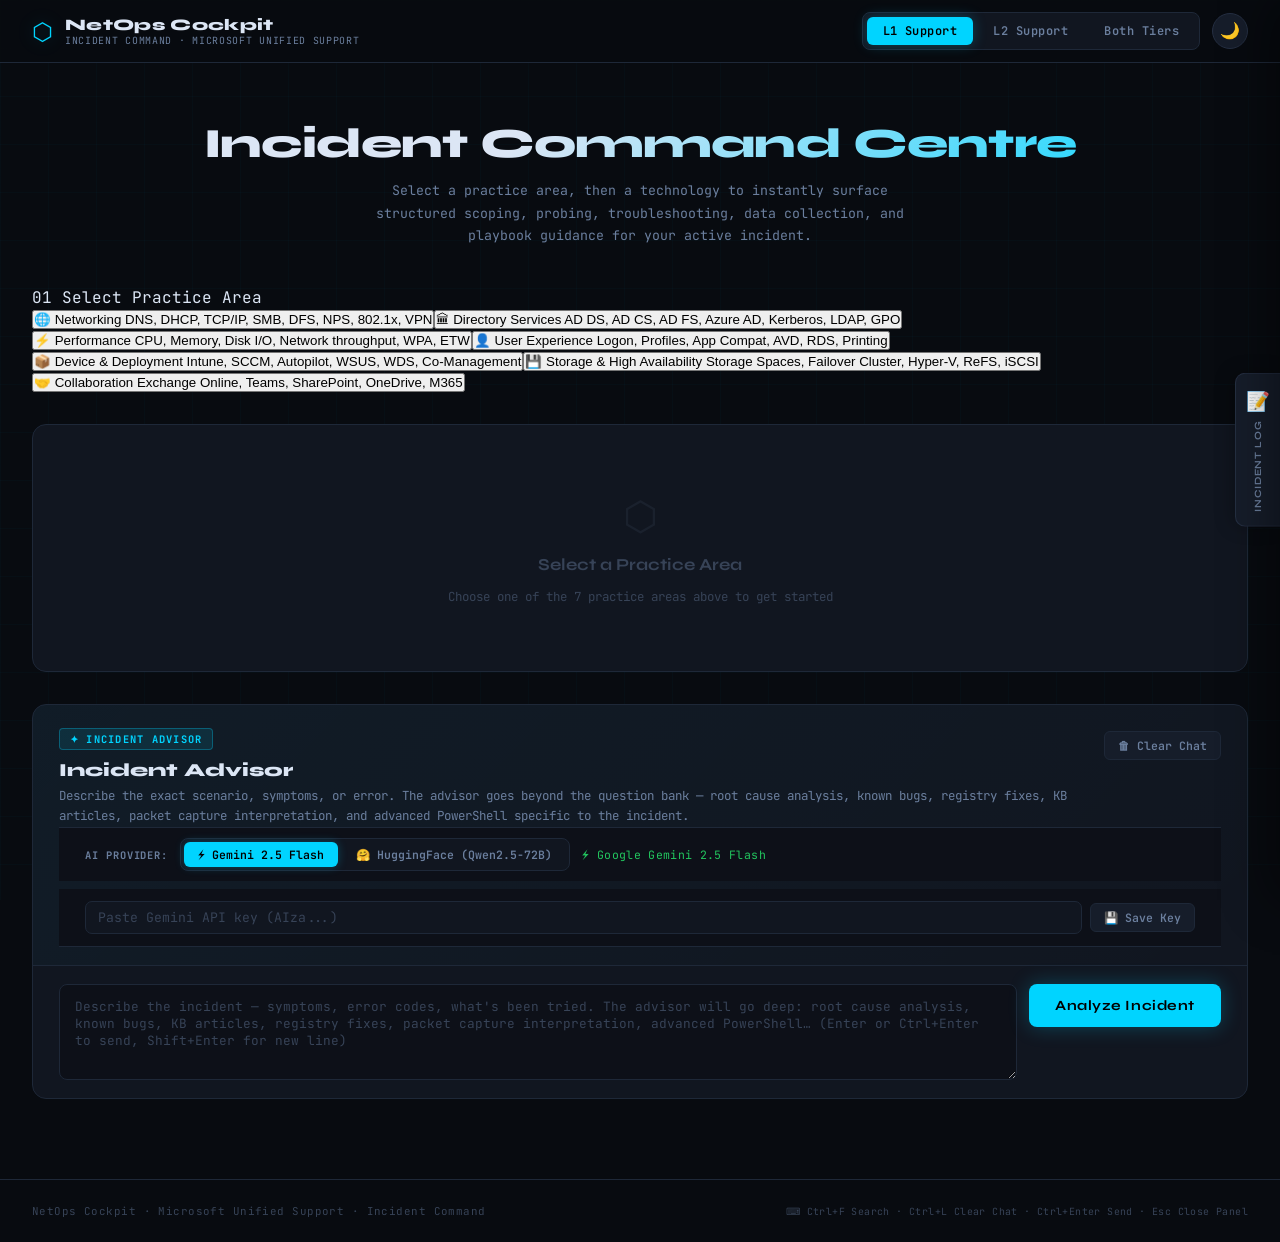
==== src/index.html @ e11fe318 "feat: v2.0 - multi-domain architecture, JSON data layer, Docker, K8s, Ansible, Grafana, CI/CD" ====
<!DOCTYPE html>
<html lang="en">
<head>
  <meta charset="UTF-8" />
  <meta name="viewport" content="width=device-width, initial-scale=1.0"/>
  <title>NetOps Cockpit — Incident Command</title>
  <meta name="description" content="NetOps Cockpit: structured scoping, probing, troubleshooting, data collection playbooks and AI advisor for Windows support incidents.">
  <meta name="theme-color" content="#080b10">
  <meta property="og:title" content="NetOps Cockpit — Incident Command">
  <meta property="og:description" content="Structured playbooks and AI advisor for Windows Networking, Directory Services, Performance, and more.">
  <meta property="og:type" content="website">
  <link rel="icon" type="image/svg+xml" href="data:image/svg+xml,%3Csvg xmlns='http://www.w3.org/2000/svg' viewBox='0 0 32 32'%3E%3Cpolygon points='16,2 30,10 30,22 16,30 2,22 2,10' fill='%23080b10' stroke='%2300d4ff' stroke-width='2'/%3E%3Ctext x='16' y='21' text-anchor='middle' font-size='14' font-family='monospace' fill='%2300d4ff'%3E⚡%3C/text%3E%3C/svg%3E">
  <link rel="preconnect" href="https://fonts.googleapis.com">
  <link href="https://fonts.googleapis.com/css2?family=JetBrains+Mono:wght@400;600;700&family=Syne:wght@400;600;700;800&display=swap" rel="stylesheet">
  <link rel="stylesheet" href="styles.css"/>
</head>
<body>

<div class="bg-grid"></div>

<header class="header">
  <div class="header-inner">
    <div class="logo">
      <span class="logo-icon">⬡</span>
      <div class="logo-text">
        <span class="logo-title">NetOps Cockpit</span>
        <span class="logo-sub">Incident Command · Microsoft Unified Support</span>
      </div>
    </div>
    <div class="header-right">
      <div class="tier-toggle">
        <button class="tier-btn active" data-tier="l1" onclick="setTier('l1')" aria-label="L1 Support tier">L1 Support</button>
        <button class="tier-btn" data-tier="l2" onclick="setTier('l2')" aria-label="L2 Support tier">L2 Support</button>
        <button class="tier-btn" data-tier="both" onclick="setTier('both')" aria-label="Both tiers">Both Tiers</button>
      </div>
      <button class="theme-toggle" id="themeToggle" onclick="toggleTheme()" aria-label="Toggle theme">
        <span class="theme-toggle-icon" id="themeIcon">🌙</span>
        <span class="theme-toggle-tooltip" id="themeTooltip">Light</span>
      </button>
    </div>
  </div>
</header>

<main class="main">

  <section class="hero">
    <h1 class="hero-title">Incident Command Centre</h1>
    <p class="hero-sub">Select a practice area, then a technology to instantly surface structured scoping, probing, troubleshooting, data collection, and playbook guidance for your active incident.</p>
  </section>

  <!-- Domain Picker (Step 1) -->
  <div id="domainSection">
    <div class="step-label">
      <span class="step-num">01</span>
      <span class="step-text">Select Practice Area</span>
    </div>
    <div class="domain-grid" id="domainGrid"></div>
  </div>

  <!-- Technology Picker (Step 2) -->
  <div id="techSection" style="display:none;">
    <div class="step-label">
      <span class="step-num">02</span>
      <span class="step-text">Select Technology</span>
      <button class="back-btn" onclick="backToDomains()" aria-label="Back to practice areas">← Back</button>
    </div>
    <div class="domain-breadcrumb" id="domainBreadcrumb"></div>
    <div class="controls-row" id="techGrid"></div>
  </div>

  <!-- Question Type Tabs -->
  <div class="qtype-tabs" id="questionTypeRow" style="display:none;">
    <button class="qtype-tab active" data-type="scoping" onclick="setQtype('scoping')" aria-label="Scoping questions">
      <span class="qtype-tab-icon">🔍</span><span class="qtype-tab-label">Scoping</span>
      <span class="qtype-tab-desc">Environment context</span>
    </button>
    <button class="qtype-tab" data-type="probing" onclick="setQtype('probing')" aria-label="Probing questions">
      <span class="qtype-tab-icon">🧪</span><span class="qtype-tab-label">Probing</span>
      <span class="qtype-tab-desc">Diagnostic commands</span>
    </button>
    <button class="qtype-tab" data-type="troubleshooting" onclick="setQtype('troubleshooting')" aria-label="Troubleshooting steps">
      <span class="qtype-tab-icon">🛠</span><span class="qtype-tab-label">Troubleshooting</span>
      <span class="qtype-tab-desc">Resolution steps</span>
    </button>
    <button class="qtype-tab" data-type="datacollection" onclick="setQtype('datacollection')" aria-label="Data collection">
      <span class="qtype-tab-icon">📦</span><span class="qtype-tab-label">Data Collection</span>
      <span class="qtype-tab-desc">Logs &amp; traces</span>
    </button>
    <button class="qtype-tab" data-type="all" onclick="setQtype('all')" aria-label="All question types">
      <span class="qtype-tab-icon">📋</span><span class="qtype-tab-label">All</span>
      <span class="qtype-tab-desc">Complete set</span>
    </button>
    <button class="qtype-tab" data-type="playbook" onclick="setQtype('playbook')" aria-label="Playbooks">
      <span class="qtype-tab-icon">🗺</span><span class="qtype-tab-label">Playbook</span>
      <span class="qtype-tab-desc">Step-by-step runbooks</span>
    </button>
  </div>

  <!-- Output Area -->
  <div class="output-area" id="outputArea">
    <div class="empty-state" id="emptyState">
      <div class="empty-icon">⬡</div>
      <div class="empty-title">Select a Practice Area</div>
      <div class="empty-desc">Choose one of the 7 practice areas above to get started</div>
    </div>
    <div class="questions-output" id="questionsOutput" style="display:none;">
      <div class="output-header">
        <div class="output-meta" id="outputMeta"></div>
        <div class="output-actions">
          <button class="action-btn" onclick="copyAll()" aria-label="Copy all questions">📋 Copy All</button>
          <div class="export-dropdown" id="exportDropdown">
            <button class="action-btn export-trigger" onclick="toggleExportMenu()" aria-haspopup="true" aria-label="Export options">⬇ Export ▾</button>
            <div class="export-menu" id="exportMenu" role="menu">
              <button class="export-item" onclick="exportTxt()" role="menuitem">📄 Export .txt</button>
              <button class="export-item" onclick="exportMd()"  role="menuitem">📝 Export .md</button>
              <button class="export-item" onclick="exportHtml()" role="menuitem">🌐 Export .html</button>
            </div>
          </div>
          <button class="action-btn" onclick="clearChecked()" aria-label="Clear all checkmarks" title="Clear checkmarks">☐ Clear Checks</button>
        </div>
      </div>
      <!-- Search bar -->
      <div class="search-bar-row">
        <span class="search-icon">🔍</span>
        <input class="search-input" id="searchInput" type="text" placeholder="Search questions… (Ctrl+F)" oninput="filterQuestions()" aria-label="Search questions"/>
        <span class="search-count" id="searchCount"></span>
        <button class="search-clear" id="searchClear" onclick="clearSearch()" aria-label="Clear search" style="display:none">✕</button>
      </div>
      <!-- Progress bar -->
      <div class="progress-bar-row" id="progressRow" style="display:none">
        <span class="progress-label" id="progressLabel">0 / 0 checked</span>
        <div class="progress-track"><div class="progress-fill" id="progressFill"></div></div>
      </div>
      <div id="questionsList"></div>
    </div>
  </div>

  <!-- Loading indicator -->
  <div class="loading-state" id="loadingState" style="display:none;">
    <div class="loading-spinner">⟳</div>
    <div class="loading-text">Loading questions…</div>
  </div>

  <!-- AI Assistant Section -->
  <div class="ai-section" id="aiSection">
    <div class="ai-header">
      <div class="ai-header-top">
        <div>
          <span class="ai-badge">✦ Incident Advisor</span>
          <h2 class="ai-title">Incident Advisor</h2>
          <p class="ai-desc">Describe the exact scenario, symptoms, or error. The advisor goes beyond the question bank — root cause analysis, known bugs, registry fixes, KB articles, packet capture interpretation, and advanced PowerShell specific to the incident.</p>
        </div>
        <button class="action-btn ai-clear-btn" onclick="clearAiChat()" aria-label="Clear chat history" title="Clear chat (Ctrl+L)">🗑 Clear Chat</button>
      </div>
      <div class="ai-provider-row">
        <span class="ai-provider-label">AI Provider:</span>
        <div class="ai-provider-toggle">
          <button class="ai-provider-btn active" id="providerGemini" onclick="setAiProvider('gemini')">⚡ Gemini 2.5 Flash</button>
          <button class="ai-provider-btn" id="providerHuggingFace" onclick="setAiProvider('huggingface')">🤗 HuggingFace (Qwen2.5-72B)</button>
        </div>
        <span class="ai-provider-status" id="aiProviderStatus"></span>
      </div>
      <div class="ai-key-row" id="geminiKeyRow">
        <input class="ai-key-input" id="geminiKeyInput" type="password" placeholder="Paste Gemini API key (AIza...)" />
        <button class="action-btn" onclick="saveApiKey('gemini')">💾 Save Key</button>
      </div>
      <div class="ai-key-row" id="hfKeyRow">
        <input class="ai-key-input" id="hfKeyInput" type="password" placeholder="Paste HuggingFace API key (hf_...)" />
        <button class="action-btn" onclick="saveApiKey('huggingface')">💾 Save Key</button>
      </div>
    </div>
    <div class="ai-input-row">
      <textarea class="ai-input" id="aiInput" placeholder="Describe the incident — symptoms, error codes, what's been tried. The advisor will go deep: root cause analysis, known bugs, KB articles, registry fixes, packet capture interpretation, advanced PowerShell… (Enter or Ctrl+Enter to send, Shift+Enter for new line)" aria-label="Incident Advisor input"></textarea>
      <button class="ai-btn" id="aiGenerateBtn" onclick="generateAiQuestions()" aria-label="Analyze incident">
        <span id="aiBtnText">Analyze Incident</span>
        <span id="aiBtnSpinner" class="spinner" style="display:none">⟳</span>
      </button>
    </div>
    <div class="ai-output" id="aiOutput" style="display:none;"></div>
  </div>

</main>

<footer class="footer">
  <span>NetOps Cockpit · Microsoft Unified Support · Incident Command</span>
  <span class="footer-shortcuts">⌨ Ctrl+F Search · Ctrl+L Clear Chat · Ctrl+Enter Send · Esc Close Panel</span>
</footer>

<div class="toast" id="toast" role="status" aria-live="polite">Copied!</div>

<!-- Case Notes Sliding Panel -->
<div class="cn-tab" id="cnTab" onclick="toggleCaseNotes()" role="button" aria-label="Open Case Notes panel" tabindex="0">
  <span class="cn-tab-icon">📝</span>
  <span class="cn-tab-label">Incident Log</span>
</div>

<div class="cn-overlay" id="cnOverlay" onclick="toggleCaseNotes()" aria-hidden="true"></div>

<div class="cn-panel" id="cnPanel" role="dialog" aria-label="Incident Log" aria-modal="true">
  <div class="cn-panel-header">
    <div class="cn-panel-title">
      <span class="cn-panel-icon">📝</span>
      <div>
        <div class="cn-panel-name">Incident Log</div>
        <div class="cn-panel-sub">ICM / SR Documentation Builder</div>
      </div>
    </div>
    <div class="cn-header-actions">
      <span class="cn-saved-indicator" id="cnSavedIndicator"></span>
      <button class="cn-action-btn" onclick="clearAllNotes()" title="Clear all fields" aria-label="Clear all fields">🗑 Clear</button>
      <button class="cn-action-btn" onclick="copyCaseNote()" title="Copy formatted note" aria-label="Copy formatted note">📋 Copy Note</button>
      <button class="cn-close" onclick="toggleCaseNotes()" title="Close (Esc)" aria-label="Close panel">✕</button>
    </div>
  </div>
  <div class="cn-body">
    <div class="cn-meta-row">
      <div class="cn-meta-field">
        <label class="cn-label" for="cn-sr">SR / ICM Number</label>
        <input class="cn-input" id="cn-sr" type="text" placeholder="e.g. 2409150040012345" oninput="updatePreview()">
      </div>
      <div class="cn-meta-field">
        <label class="cn-label" for="cn-date">Date</label>
        <input class="cn-input" id="cn-date" type="date" oninput="updatePreview()">
      </div>
      <div class="cn-meta-field">
        <label class="cn-label" for="cn-followup">Follow-up Date</label>
        <input class="cn-input" id="cn-followup" type="date" oninput="updatePreview()">
      </div>
      <div class="cn-meta-field">
        <label class="cn-label" for="cn-engineer">Engineer</label>
        <input class="cn-input" id="cn-engineer" type="text" placeholder="Your name / alias" oninput="updatePreview()">
      </div>
      <div class="cn-meta-field">
        <label class="cn-label" for="cn-customer">Customer</label>
        <input class="cn-input" id="cn-customer" type="text" placeholder="Customer / tenant name" oninput="updatePreview()">
      </div>
      <div class="cn-meta-field">
        <label class="cn-label" for="cn-tech">Technology</label>
        <input class="cn-input" id="cn-tech" type="text" placeholder="e.g. DNS Server, VPN, NPS" oninput="updatePreview()">
      </div>
      <div class="cn-meta-field">
        <label class="cn-label" for="cn-severity">Severity</label>
        <select class="cn-input cn-select" id="cn-severity" onchange="updatePreview()">
          <option value="">Select severity</option>
          <option>Sev A – Critical (production down)</option>
          <option>Sev B – High (significant impact)</option>
          <option>Sev C – Moderate (limited impact)</option>
          <option>Sev D – Low (minimal impact)</option>
        </select>
      </div>
      <div class="cn-meta-field">
        <label class="cn-label" for="cn-status">Case Status</label>
        <select class="cn-input cn-select" id="cn-status" onchange="updatePreview()">
          <option value="">Select status</option>
          <option>🟢 Active – In Progress</option>
          <option>🟡 Waiting on Customer</option>
          <option>🔵 Waiting on Microsoft</option>
          <option>🟣 Escalated to L2 / PG</option>
          <option>✅ Resolved</option>
          <option>🔒 Closed</option>
        </select>
      </div>
      <div class="cn-meta-field">
        <label class="cn-label" for="cn-contact">Contact Type</label>
        <select class="cn-input cn-select" id="cn-contact" onchange="updatePreview()">
          <option value="">Select type</option>
          <option>📞 Phone</option>
          <option>📧 Email</option>
          <option>💬 Teams / Chat</option>
          <option>🎥 Teams Meeting</option>
          <option>🎫 Portal / Ticket</option>
        </select>
      </div>
    </div>
    <div class="cn-divider"></div>
    <div class="cn-sections">
      <div class="cn-section">
        <div class="cn-section-header">
          <span class="cn-section-icon">🔴</span>
          <span class="cn-section-title">Issue</span>
          <span class="cn-section-hint">Symptom, error messages, business impact.</span>
        </div>
        <textarea class="cn-textarea" id="cn-issue" rows="4" placeholder="• Describe the problem in one clear sentence&#10;• Include exact error messages or codes&#10;• State the business impact&#10;• Note when it started" oninput="updatePreview()"></textarea>
      </div>
      <div class="cn-section">
        <div class="cn-section-header">
          <span class="cn-section-icon">🖥</span>
          <span class="cn-section-title">Environment Details</span>
          <span class="cn-section-hint">OS versions, topology, roles, infrastructure context.</span>
        </div>
        <textarea class="cn-textarea" id="cn-env" rows="5" placeholder="• OS / Windows Server version&#10;• Domain / Forest functional level&#10;• Number of affected machines / users / sites&#10;• Relevant roles (DC, DNS, DHCP, NPS, RRAS, etc.)&#10;• Network topology (on-prem / hybrid / Azure)" oninput="updatePreview()"></textarea>
      </div>
      <div class="cn-section">
        <div class="cn-section-header">
          <span class="cn-section-icon">🔍</span>
          <span class="cn-section-title">Assessment / Troubleshooting Done</span>
          <span class="cn-section-hint">What has already been investigated or attempted?</span>
        </div>
        <textarea class="cn-textarea" id="cn-assessment" rows="6" placeholder="• Steps already taken by customer&#10;• Diagnostic commands run and findings&#10;• Event IDs reviewed&#10;• Hypotheses tested and results&#10;• Current working theory / root cause hypothesis" oninput="updatePreview()"></textarea>
      </div>
      <div class="cn-section">
        <div class="cn-section-header">
          <span class="cn-section-icon">📦</span>
          <span class="cn-section-title">Data Collection</span>
          <span class="cn-section-hint">Logs, traces, and exports collected or requested.</span>
        </div>
        <textarea class="cn-textarea" id="cn-data" rows="4" placeholder="• Network traces collected&#10;• Event logs exported&#10;• Diagnostic outputs&#10;• Data still pending from customer" oninput="updatePreview()"></textarea>
      </div>
      <div class="cn-section">
        <div class="cn-section-header">
          <span class="cn-section-icon">🔁</span>
          <span class="cn-section-title">Repro Steps</span>
          <span class="cn-section-hint">Exact steps to reproduce the issue consistently.</span>
        </div>
        <textarea class="cn-textarea" id="cn-repro" rows="4" placeholder="1. Start from a known-good state&#10;2. Perform action X on machine Y&#10;3. Observe symptom Z&#10;• Repro rate (e.g. 3 out of 5 attempts)" oninput="updatePreview()"></textarea>
      </div>
      <div class="cn-section">
        <div class="cn-section-header">
          <span class="cn-section-icon">🕐</span>
          <span class="cn-section-title">Recent Changes</span>
          <span class="cn-section-hint">Any changes made before the issue started.</span>
        </div>
        <textarea class="cn-textarea" id="cn-changes" rows="4" placeholder="• Windows Updates / patches applied&#10;• Group Policy or AD changes&#10;• Network / firewall / switch configuration changes&#10;• Certificate renewals or PKI changes" oninput="updatePreview()"></textarea>
      </div>
      <div class="cn-section">
        <div class="cn-section-header">
          <span class="cn-section-icon">📋</span>
          <span class="cn-section-title">Action Plan</span>
          <span class="cn-section-hint">Next steps split by owner.</span>
        </div>
        <div class="cn-action-split">
          <div class="cn-action-col">
            <div class="cn-action-col-label pending-customer">⏳ Pending on Customer</div>
            <textarea class="cn-textarea" id="cn-action-customer" rows="5" placeholder="• Run [command] and share output&#10;• Collect [log/trace] during next occurrence&#10;• Confirm if [workaround] resolves the issue" oninput="updatePreview()"></textarea>
          </div>
          <div class="cn-action-col">
            <div class="cn-action-col-label pending-ms">🔬 Pending on Microsoft</div>
            <textarea class="cn-textarea" id="cn-action-ms" rows="5" placeholder="• Review [logs/trace] provided by customer&#10;• Research KB / known issue for [symptom]&#10;• Follow up by [date/time]" oninput="updatePreview()"></textarea>
          </div>
        </div>
      </div>
      <div class="cn-section">
        <div class="cn-section-header">
          <span class="cn-section-icon">✅</span>
          <span class="cn-section-title">Resolution / Root Cause</span>
          <span class="cn-section-hint">What ultimately fixed the issue?</span>
        </div>
        <textarea class="cn-textarea" id="cn-resolution" rows="4" placeholder="• Root cause identified&#10;• Fix applied (exact steps taken to resolve)&#10;• KB article or known issue reference&#10;• Verification steps confirming resolution" oninput="updatePreview()"></textarea>
      </div>
      <div class="cn-section">
        <div class="cn-section-header">
          <span class="cn-section-icon">🔗</span>
          <span class="cn-section-title">KB / Escalation References</span>
        </div>
        <div class="cn-ref-row">
          <div class="cn-meta-field">
            <label class="cn-label" for="cn-kb">KB / Known Issue</label>
            <input class="cn-input" id="cn-kb" type="text" placeholder="e.g. KB5034441, Bug #12345678" oninput="updatePreview()">
          </div>
          <div class="cn-meta-field">
            <label class="cn-label" for="cn-escalation">Escalated To</label>
            <input class="cn-input" id="cn-escalation" type="text" placeholder="e.g. L2 Engineer / PG alias" oninput="updatePreview()">
          </div>
          <div class="cn-meta-field">
            <label class="cn-label" for="cn-related-sr">Related SR(s)</label>
            <input class="cn-input" id="cn-related-sr" type="text" placeholder="e.g. 2409150040099999" oninput="updatePreview()">
          </div>
        </div>
      </div>
      <div class="cn-section">
        <div class="cn-section-header">
          <span class="cn-section-icon">💬</span>
          <span class="cn-section-title">Additional Notes</span>
        </div>
        <textarea class="cn-textarea" id="cn-notes" rows="3" placeholder="• Customer sentiment / urgency level&#10;• Escalation path (L2 / PG / Partner)&#10;• Internal notes not for customer-facing communication" oninput="updatePreview()"></textarea>
      </div>
    </div>
    <div class="cn-preview-wrap" id="cnPreviewWrap">
      <button class="cn-preview-toggle" id="cnPreviewToggle" onclick="toggleCnPreview()">
        <span id="cnPreviewToggleIcon">▶</span>
        <span>Formatted Note Preview</span>
      </button>
      <pre class="cn-preview" id="cnPreview" style="display:none"></pre>
    </div>
  </div>
</div>

<script src="app.js"></script>
</body>
</html>
---- src/styles.css ----
/* ── Variables ───────────────────────────────────────────────── */
:root {
  --bg:        #080b10;
  --bg2:       #0d1018;
  --surface:   #111620;
  --surface2:  #161d2a;
  --surface3:  #1c2436;
  --border:    #1e2838;
  --border2:   #252f42;
  --accent:    #00d4ff;
  --accent2:   #0099cc;
  --accent-dim:rgba(0,212,255,0.10);
  --accent-glow:rgba(0,212,255,0.25);
  --l1:        #22c55e;
  --l2:        #f59e0b;
  --l1-dim:    rgba(34,197,94,0.12);
  --l2-dim:    rgba(245,158,11,0.12);
  --text:      #dce6f5;
  --text2:     #6b7f9e;
  --text3:     #374357;
  --red:       #ef4444;
  --cat-auth:  #a78bfa;
  --cat-remote:#fb923c;
  --head: 'Syne', sans-serif;
  --mono: 'JetBrains Mono', monospace;
  --r:    8px;
  --rl:   14px;
}

/* ── Reset ───────────────────────────────────────────────────── */
*,*::before,*::after{box-sizing:border-box;margin:0;padding:0}
html{font-size:16px;scroll-behavior:smooth}
body{background:var(--bg);color:var(--text);font-family:var(--mono);min-height:100vh;overflow-x:hidden}

/* ── Background ──────────────────────────────────────────────── */
.bg-grid{
  position:fixed;inset:0;z-index:0;pointer-events:none;
  background-image:
    linear-gradient(rgba(0,212,255,0.025) 1px,transparent 1px),
    linear-gradient(90deg,rgba(0,212,255,0.025) 1px,transparent 1px);
  background-size:48px 48px;
}

/* ── Header ──────────────────────────────────────────────────── */
.header{
  position:sticky;top:0;z-index:100;
  background:rgba(8,11,16,0.92);backdrop-filter:blur(14px);
  border-bottom:1px solid var(--border);padding:0 2rem;
}
.header-inner{
  max-width:1280px;margin:0 auto;
  display:flex;align-items:center;justify-content:space-between;
  height:62px;gap:1.5rem;
}
.logo{display:flex;align-items:center;gap:12px}
.logo-icon{font-size:1.5rem;color:var(--accent);filter:drop-shadow(0 0 8px var(--accent-glow))}
.logo-title{font-family:var(--head);font-weight:800;font-size:1rem;color:var(--text);display:block;letter-spacing:.02em}
.logo-sub{font-size:.62rem;color:var(--text2);letter-spacing:.07em;text-transform:uppercase;display:block}

.header-right{
  display:flex;align-items:center;gap:12px;
}

.tier-toggle{display:flex;gap:4px;background:var(--surface);border:1px solid var(--border);border-radius:var(--r);padding:4px}
.tier-btn{
  background:none;border:none;cursor:pointer;
  padding:6px 16px;border-radius:6px;
  font-family:var(--mono);font-size:.75rem;font-weight:600;
  color:var(--text2);transition:all .18s;letter-spacing:.04em;
}
.tier-btn:hover{color:var(--text);background:var(--surface2)}
.tier-btn.active{background:var(--accent);color:#000;box-shadow:0 0 14px var(--accent-glow)}

/* ── Main ────────────────────────────────────────────────────── */
.main{
  position:relative;z-index:1;
  max-width:1280px;margin:0 auto;
  padding:2.5rem 2rem 5rem;
  display:flex;flex-direction:column;gap:2rem;
}

/* ── Hero ────────────────────────────────────────────────────── */
.hero{text-align:center;padding:1rem 0 .5rem}
.hero-title{
  font-family:var(--head);font-size:clamp(1.8rem,4vw,2.6rem);
  font-weight:800;letter-spacing:-.02em;
  background:linear-gradient(135deg,var(--text) 40%,var(--accent));
  -webkit-background-clip:text;-webkit-text-fill-color:transparent;background-clip:text;
}
.hero-sub{color:var(--text2);font-size:.83rem;margin-top:.7rem;max-width:580px;margin-left:auto;margin-right:auto;line-height:1.7}

/* ── Tech Groups ─────────────────────────────────────────────── */
.controls-row{display:flex;flex-direction:column;gap:1.2rem}
.tech-group{display:flex;flex-direction:column;gap:.6rem}
.tech-group-label{
  font-size:.65rem;font-weight:700;letter-spacing:.12em;text-transform:uppercase;
  color:var(--text3);padding:0 2px;
}
.tech-grid{display:grid;grid-template-columns:repeat(auto-fill,minmax(140px,1fr));gap:8px}
.tech-btn{
  display:flex;flex-direction:column;align-items:center;gap:7px;
  background:var(--surface);border:1px solid var(--border);
  border-radius:var(--rl);padding:16px 10px;
  cursor:pointer;transition:all .18s;text-align:center;
}
.tech-btn:hover{border-color:var(--border2);background:var(--surface2);transform:translateY(-2px)}
.tech-btn.active{
  border-color:var(--accent);background:var(--accent-dim);
  box-shadow:0 0 20px var(--accent-glow),inset 0 0 20px rgba(0,212,255,.04);
}
.tech-icon{font-size:1.5rem}
.tech-label{font-family:var(--head);font-size:.72rem;font-weight:700;color:var(--text2);letter-spacing:.05em;text-transform:uppercase}
.tech-btn.active .tech-label{color:var(--accent)}

/* ── Question Type Tabs ──────────────────────────────────────── */
.qtype-tabs{display:flex;gap:6px;flex-wrap:wrap}
.qtype-tab{
  flex:1;min-width:120px;
  display:flex;flex-direction:column;align-items:flex-start;gap:3px;
  background:var(--surface);border:1px solid var(--border);
  border-radius:var(--rl);padding:12px 16px;
  cursor:pointer;transition:all .18s;text-align:left;
}
.qtype-tab:hover{background:var(--surface2);border-color:var(--border2)}
.qtype-tab.active{border-color:var(--accent);background:var(--accent-dim)}
.qtype-tab-icon{font-size:1.1rem}
.qtype-tab-label{font-family:var(--head);font-size:.82rem;font-weight:700;color:var(--text)}
.qtype-tab-desc{font-size:.65rem;color:var(--text2)}
.qtype-tab.active .qtype-tab-desc{color:var(--accent2)}

/* ── Output Area ─────────────────────────────────────────────── */
.output-area{background:var(--surface);border:1px solid var(--border);border-radius:var(--rl);min-height:240px;overflow:hidden}
.empty-state{display:flex;flex-direction:column;align-items:center;justify-content:center;padding:4rem;gap:12px;color:var(--text3)}
.empty-icon{font-size:2.5rem;opacity:.25}
.empty-title{font-family:var(--head);font-size:1.05rem;font-weight:700}
.empty-desc{font-size:.78rem;text-align:center;line-height:1.6}

.output-header{
  display:flex;align-items:center;justify-content:space-between;flex-wrap:wrap;
  padding:14px 20px;border-bottom:1px solid var(--border);gap:10px;
}
.output-meta{display:flex;gap:7px;flex-wrap:wrap}
.meta-tag{
  background:var(--surface2);border:1px solid var(--border);
  border-radius:5px;padding:4px 11px;
  font-size:.7rem;font-weight:600;color:var(--text2);letter-spacing:.04em;
}
.meta-tag.tier-l1{border-color:rgba(34,197,94,.3);color:var(--l1);background:var(--l1-dim)}
.meta-tag.tier-l2{border-color:rgba(245,158,11,.3);color:var(--l2);background:var(--l2-dim)}
.meta-tag.tier-both{border-color:rgba(0,212,255,.3);color:var(--accent);background:var(--accent-dim)}
.output-actions{display:flex;gap:7px;align-items:center}
.action-btn{
  background:var(--surface2);border:1px solid var(--border);
  border-radius:6px;padding:6px 13px;cursor:pointer;
  font-family:var(--mono);font-size:.72rem;font-weight:600;
  color:var(--text2);transition:all .15s;
}
.action-btn:hover{border-color:var(--accent);color:var(--accent)}

/* ── Export Dropdown ─────────────────────────────────────────────── */
.export-dropdown{position:relative}
.export-menu{
  display:none;position:absolute;top:calc(100% + 6px);right:0;
  background:var(--surface2);border:1px solid var(--border2);
  border-radius:var(--r);overflow:hidden;
  box-shadow:0 8px 24px rgba(0,0,0,0.35);z-index:50;
  min-width:160px;
}
.export-menu.open{display:block}
.export-item{
  display:block;width:100%;text-align:left;
  background:none;border:none;cursor:pointer;
  padding:9px 14px;
  font-family:var(--mono);font-size:.75rem;font-weight:600;
  color:var(--text2);transition:background .12s;
}
.export-item:hover{background:var(--surface3);color:var(--accent)}
body.theme-glass .export-menu{
  background:rgba(255,255,255,0.85);
  border-color:rgba(180,210,240,0.60);
  backdrop-filter:blur(16px);
  -webkit-backdrop-filter:blur(16px);
  box-shadow:0 8px 24px rgba(100,150,220,0.18);
}
body.theme-glass .export-item:hover{background:rgba(0,119,204,0.08);color:var(--accent)}

/* ── Question Sections ───────────────────────────────────────── */
.question-section{padding:0}
.question-section+.question-section{border-top:1px solid var(--border)}

.section-label{
  display:flex;align-items:center;gap:9px;
  padding:11px 20px;background:var(--bg2);border-bottom:1px solid var(--border);
  flex-wrap:wrap;
}
.label-icon{font-size:1rem}
.label-tier{
  font-size:.65rem;font-weight:700;letter-spacing:.1em;padding:3px 9px;border-radius:4px;
}
.label-tier.l1{background:var(--l1-dim);color:var(--l1);border:1px solid rgba(34,197,94,.3)}
.label-tier.l2{background:var(--l2-dim);color:var(--l2);border:1px solid rgba(245,158,11,.3)}
.label-type{font-family:var(--head);font-size:.8rem;font-weight:700;color:var(--text)}
.label-desc{font-size:.68rem;color:var(--text2)}
.label-count{font-size:.67rem;color:var(--text3);margin-left:auto}

.question-item{
  display:flex;align-items:flex-start;gap:14px;
  padding:13px 20px;border-bottom:1px solid var(--border);
  transition:background .12s;
}
.question-item:hover{background:var(--surface2)}
.question-item:last-child{border-bottom:none}
.q-num{font-size:.67rem;font-weight:700;color:var(--text3);min-width:22px;padding-top:2px;letter-spacing:.05em}
.q-text{flex:1;font-size:.83rem;color:var(--text);line-height:1.65}
.q-copy{
  background:none;border:1px solid transparent;border-radius:4px;
  padding:2px 7px;cursor:pointer;color:var(--text3);
  font-size:.78rem;transition:all .13s;opacity:0;flex-shrink:0;
}
.question-item:hover .q-copy{opacity:1}
.q-copy:hover{border-color:var(--accent);color:var(--accent)}

/* ── Search Bar ───────────────────────────────────────────────── */
.search-bar-row{
  display:flex;align-items:center;gap:8px;
  padding:10px 20px;border-bottom:1px solid var(--border);
  background:var(--bg2);
}
.search-icon{font-size:.9rem;color:var(--text3);flex-shrink:0}
.search-input{
  flex:1;background:transparent;border:none;
  font-family:var(--mono);font-size:.8rem;color:var(--text);
  outline:none;
}
.search-input::placeholder{color:var(--text3)}
.search-count{
  font-size:.68rem;color:var(--text2);white-space:nowrap;
  font-weight:600;letter-spacing:.04em;
}
.search-clear{
  background:none;border:none;cursor:pointer;
  color:var(--text3);font-size:.8rem;padding:2px 5px;
  border-radius:4px;transition:color .13s;
}
.search-clear:hover{color:var(--red)}
.q-hidden{display:none}
.q-highlight{background:rgba(0,212,255,0.18);border-radius:2px;color:var(--accent)}
body.theme-glass .q-highlight{background:rgba(0,119,204,0.15);color:var(--accent)}
body.theme-glass .search-bar-row{background:rgba(220,232,248,0.55);border-bottom:1px solid rgba(180,210,240,0.45)}

/* ── Checkbox & Progress ───────────────────────────────────────────── */
.q-check{
  appearance:none;-webkit-appearance:none;
  width:16px;height:16px;flex-shrink:0;
  border:1.5px solid var(--border2);border-radius:4px;
  background:var(--surface);cursor:pointer;
  transition:all .15s;margin-top:2px;
}
.q-check:checked{
  background:var(--l1);border-color:var(--l1);
  background-image:url("data:image/svg+xml,%3Csvg xmlns='http://www.w3.org/2000/svg' viewBox='0 0 12 12'%3E%3Cpath d='M2 6l3 3 5-5' stroke='%23000' stroke-width='1.8' fill='none' stroke-linecap='round'/%3E%3C/svg%3E");
  background-repeat:no-repeat;background-position:center;
}
.question-item.checked{
  background:rgba(34,197,94,0.06);
}
.question-item.checked .q-text{
  color:var(--text2);
  text-decoration:line-through;
  text-decoration-color:rgba(34,197,94,0.4);
}
.progress-bar-row{
  display:flex;align-items:center;gap:12px;
  padding:8px 20px;border-bottom:1px solid var(--border);
  background:var(--bg2);
}
.progress-label{
  font-size:.68rem;font-weight:700;color:var(--text2);
  white-space:nowrap;letter-spacing:.04em;
}
.progress-track{
  flex:1;height:4px;background:var(--border);
  border-radius:2px;overflow:hidden;
}
.progress-fill{
  height:100%;width:0%;background:var(--l1);
  border-radius:2px;transition:width .25s;
}
body.theme-glass .q-check{background:rgba(255,255,255,0.55);border-color:rgba(160,190,230,0.60)}
body.theme-glass .q-check:checked{background:var(--l1);border-color:var(--l1)}
body.theme-glass .question-item.checked{background:rgba(22,163,74,0.06)}
body.theme-glass .progress-bar-row{background:rgba(220,232,248,0.55);border-bottom:1px solid rgba(180,210,240,0.45)}
body.theme-glass .progress-track{background:rgba(180,210,240,0.45)}

/* ── AI Section ──────────────────────────────────────────────── */
.ai-section{
  background:var(--surface);border:1px solid var(--border);
  border-radius:var(--rl);overflow:hidden;
}
.ai-header{
  padding:22px 26px 18px;
  border-bottom:1px solid var(--border);
  background:linear-gradient(135deg,rgba(0,212,255,.03),transparent);
}
.ai-badge{
  display:inline-block;font-size:.65rem;font-weight:700;letter-spacing:.12em;text-transform:uppercase;
  color:var(--accent);background:var(--accent-dim);border:1px solid rgba(0,212,255,.3);
  border-radius:4px;padding:3px 10px;margin-bottom:9px;
}
.ai-title{font-family:var(--head);font-size:1.15rem;font-weight:800;color:var(--text);margin-bottom:5px}
.ai-desc{font-size:.78rem;color:var(--text2);line-height:1.65}
.ai-header-top{display:flex;align-items:flex-start;justify-content:space-between;gap:16px}
.ai-clear-btn{align-self:flex-start;flex-shrink:0;margin-top:4px}

/* ── AI Provider Selector ───────────────────────────────────────────── */
.ai-provider-row{
  display:flex;align-items:center;gap:12px;flex-wrap:wrap;
  padding:10px 26px;border-top:1px solid var(--border);
  background:var(--bg2);
}
.ai-provider-label{
  font-size:.65rem;font-weight:700;letter-spacing:.09em;
  text-transform:uppercase;color:var(--text2);white-space:nowrap;
}
.ai-provider-toggle{
  display:flex;gap:4px;
  background:var(--surface);border:1px solid var(--border);
  border-radius:var(--r);padding:3px;
}
.ai-provider-btn{
  background:none;border:none;cursor:pointer;
  padding:5px 14px;border-radius:6px;
  font-family:var(--mono);font-size:.72rem;font-weight:600;
  color:var(--text2);transition:all .18s;white-space:nowrap;
}
.ai-provider-btn:hover{color:var(--text);background:var(--surface2)}
.ai-provider-btn.active{background:var(--accent);color:#000;box-shadow:0 0 10px var(--accent-glow)}
.ai-provider-status{
  font-size:.72rem;color:var(--text2);letter-spacing:.03em;
}
body.theme-glass .ai-provider-row{
  background:rgba(220,232,248,0.55);border-top:1px solid rgba(180,210,240,0.45);
}
body.theme-glass .ai-provider-toggle{
  background:rgba(255,255,255,0.50);border-color:rgba(160,190,230,0.55);
}
body.theme-glass .ai-provider-btn.active{
  background:var(--accent);color:#fff;
}

/* ── Footer shortcuts hint ───────────────────────────────────────────── */
.footer-shortcuts{font-size:.62rem;color:var(--text3);letter-spacing:.04em}

.ai-input-row{display:flex;gap:12px;padding:18px 26px;flex-wrap:wrap}

/* ── AI Key Row ──────────────────────────────────────────────── */
.ai-key-row{
  display:flex;align-items:center;gap:10px;flex-wrap:wrap;
  padding:12px 26px;border-bottom:1px solid var(--border);
  background:var(--bg2);
}
.ai-key-input{
  flex:1;min-width:260px;background:var(--surface);border:1px solid var(--border);
  border-radius:var(--r);padding:8px 12px;
  font-family:var(--mono);font-size:.78rem;color:var(--text);
  transition:border .18s;
}
.ai-key-input:focus{outline:none;border-color:var(--accent)}
.ai-key-input::placeholder{color:var(--text3)}
.ai-key-btn{
  background:var(--surface2);border:1px solid var(--border2);
  border-radius:var(--r);padding:8px 16px;cursor:pointer;
  font-family:var(--mono);font-size:.75rem;font-weight:600;
  color:var(--text2);transition:all .15s;white-space:nowrap;
}
.ai-key-btn:hover{border-color:var(--accent);color:var(--accent)}
.ai-key-link{
  font-size:.72rem;color:var(--accent2);text-decoration:none;white-space:nowrap;
}
.ai-key-link:hover{color:var(--accent)}
.ai-input{
  flex:1;min-width:260px;background:var(--bg2);border:1px solid var(--border);
  border-radius:var(--r);padding:13px 15px;
  font-family:var(--mono);font-size:.8rem;color:var(--text);
  resize:vertical;min-height:96px;transition:border .18s;
}
.ai-input:focus{outline:none;border-color:var(--accent)}
.ai-input::placeholder{color:var(--text3)}
.ai-btn{
  background:var(--accent);border:none;border-radius:var(--r);
  padding:13px 26px;cursor:pointer;
  font-family:var(--head);font-size:.88rem;font-weight:700;
  color:#000;letter-spacing:.04em;align-self:flex-start;
  transition:all .18s;box-shadow:0 0 20px var(--accent-glow);white-space:nowrap;
}
.ai-btn:hover{background:#33deff;box-shadow:0 0 30px var(--accent-glow)}
.ai-btn:disabled{opacity:.45;cursor:not-allowed}
.spinner{display:inline-block;animation:spin 1s linear infinite}
@keyframes spin{to{transform:rotate(360deg)}}

.ai-output{
  border-top:1px solid var(--border);
  display:flex;flex-direction:column;gap:0;
  max-height:600px;overflow-y:auto;padding:16px 20px;
}
.ai-bubble{
  max-width:88%;margin-bottom:12px;
  padding:12px 16px;border-radius:var(--rl);
  font-size:.82rem;line-height:1.7;
}
.ai-bubble-user{
  align-self:flex-end;
  background:var(--accent-dim);border:1px solid rgba(0,212,255,.25);
  color:var(--text);
}
.ai-bubble-assistant{
  align-self:flex-start;
  background:var(--surface2);border:1px solid var(--border2);
  color:var(--text);
}
.ai-bubble-error{
  align-self:flex-start;
  background:rgba(239,68,68,.1);border:1px solid rgba(239,68,68,.3);
  color:var(--red);
}

.ai-error{padding:18px 26px;color:var(--red);font-size:.82rem}

/* ── Footer ──────────────────────────────────────────────────── */
.footer{
  position:relative;z-index:1;
  display:flex;justify-content:space-between;align-items:center;flex-wrap:wrap;gap:8px;
  padding:1.5rem 2rem;max-width:1280px;margin:0 auto;
  font-size:.68rem;color:var(--text3);letter-spacing:.04em;
  border-top:1px solid var(--border);
}

/* ── Toast ───────────────────────────────────────────────────── */
.toast{
  position:fixed;bottom:2rem;right:2rem;z-index:9999;
  background:var(--accent);color:#000;
  font-family:var(--mono);font-size:.78rem;font-weight:700;
  padding:9px 18px;border-radius:var(--r);
  transform:translateY(16px);opacity:0;
  transition:all .25s;pointer-events:none;
  box-shadow:0 4px 20px var(--accent-glow);
}
.toast.show{transform:translateY(0);opacity:1}

/* ── Scrollbar ───────────────────────────────────────────────── */
::-webkit-scrollbar{width:5px}
::-webkit-scrollbar-track{background:var(--bg)}
::-webkit-scrollbar-thumb{background:var(--border);border-radius:3px}
::-webkit-scrollbar-thumb:hover{background:var(--accent2)}

/* ── Case Notes Panel ───────────────────────────────────────────────── */

/* Clickable tab on the right edge */
.cn-tab{
  position:fixed;right:0;top:50%;transform:translateY(-50%);
  z-index:200;
  display:flex;flex-direction:column;align-items:center;gap:6px;
  background:var(--surface2);border:1px solid var(--border2);
  border-right:none;border-radius:10px 0 0 10px;
  padding:14px 10px;cursor:pointer;
  transition:all .2s;
  box-shadow:-3px 0 18px rgba(0,0,0,0.25);
}
.cn-tab:hover{
  background:var(--accent-dim);border-color:var(--accent);
  box-shadow:-3px 0 22px var(--accent-glow);
}
.cn-tab-icon{font-size:1.2rem}
.cn-tab-label{
  font-family:var(--head);font-size:.6rem;font-weight:700;
  letter-spacing:.1em;text-transform:uppercase;
  color:var(--text2);writing-mode:vertical-rl;
  text-orientation:mixed;transform:rotate(180deg);
}
.cn-tab:hover .cn-tab-label{color:var(--accent)}

/* Overlay */
.cn-overlay{
  position:fixed;inset:0;z-index:299;
  background:rgba(0,0,0,0.45);
  backdrop-filter:blur(3px);
  opacity:0;pointer-events:none;
  transition:opacity .3s;
}
.cn-overlay.open{opacity:1;pointer-events:all}

/* Sliding panel */
.cn-panel{
  position:fixed;top:0;right:0;bottom:0;
  width:min(680px,96vw);
  z-index:300;
  background:var(--surface);
  border-left:1px solid var(--border2);
  box-shadow:-8px 0 48px rgba(0,0,0,0.45);
  display:flex;flex-direction:column;
  transform:translateX(100%);
  transition:transform .32s cubic-bezier(.4,0,.2,1);
  overflow:hidden;
}
.cn-panel.open{transform:translateX(0)}

/* Panel header */
.cn-panel-header{
  display:flex;align-items:center;justify-content:space-between;
  padding:16px 20px;gap:12px;
  background:var(--bg2);
  border-bottom:1px solid var(--border);
  flex-shrink:0;
}
.cn-panel-title{display:flex;align-items:center;gap:12px}
.cn-panel-icon{font-size:1.4rem}
.cn-panel-name{
  font-family:var(--head);font-size:.95rem;font-weight:800;
  color:var(--text);letter-spacing:.01em;
}
.cn-panel-sub{font-size:.62rem;color:var(--text2);letter-spacing:.06em;text-transform:uppercase;margin-top:2px}
.cn-header-actions{display:flex;align-items:center;gap:8px}
.cn-action-btn{
  background:var(--surface2);border:1px solid var(--border2);
  border-radius:6px;padding:6px 13px;cursor:pointer;
  font-family:var(--mono);font-size:.72rem;font-weight:600;
  color:var(--text2);transition:all .15s;white-space:nowrap;
}
.cn-action-btn:hover{border-color:var(--accent);color:var(--accent)}
.cn-saved-indicator{
  font-size:.65rem;color:var(--l1);letter-spacing:.04em;
  opacity:0;transition:opacity .4s;
}
.cn-saved-indicator.show{opacity:1}
.cn-close{
  background:none;border:1px solid var(--border);
  border-radius:6px;width:30px;height:30px;
  cursor:pointer;color:var(--text2);font-size:.9rem;
  display:flex;align-items:center;justify-content:center;
  transition:all .15s;
}
.cn-close:hover{border-color:var(--red);color:var(--red)}

/* Scrollable body */
.cn-body{
  flex:1;overflow-y:auto;
  padding:20px;
  display:flex;flex-direction:column;gap:0;
}

/* Meta row */
.cn-meta-row{
  display:grid;
  grid-template-columns:repeat(auto-fill,minmax(180px,1fr));
  gap:10px;margin-bottom:4px;
}
.cn-meta-field{display:flex;flex-direction:column;gap:5px}
.cn-label{
  font-size:.65rem;font-weight:700;letter-spacing:.09em;
  text-transform:uppercase;color:var(--text2);
}
.cn-input{
  background:var(--bg2);border:1px solid var(--border);
  border-radius:var(--r);padding:7px 10px;
  font-family:var(--mono);font-size:.78rem;color:var(--text);
  transition:border .15s;
  color-scheme:dark;
}
.cn-input:focus{outline:none;border-color:var(--accent)}
.cn-input::placeholder{color:var(--text3)}
.cn-select{cursor:pointer;appearance:none;background-image:url("data:image/svg+xml,%3Csvg xmlns='http://www.w3.org/2000/svg' width='10' height='6'%3E%3Cpath d='M0 0l5 6 5-6z' fill='%236b7f9e'/%3E%3C/svg%3E");background-repeat:no-repeat;background-position:right 10px center}

/* Date input — force visible calendar icon in dark mode */
input[type="date"].cn-input{
  background:var(--surface2);
  border:1px solid var(--accent2);
  color:var(--text);
  padding-right:8px;
}
input[type="date"].cn-input::-webkit-calendar-picker-indicator{
  background-color:var(--accent2);
  border-radius:3px;
  padding:2px;
  cursor:pointer;
  filter:invert(1);
  opacity:1;
}
input[type="date"].cn-input::-webkit-calendar-picker-indicator:hover{
  background-color:var(--accent);
}

.cn-divider{height:1px;background:var(--border);margin:16px 0}

/* Sections */
.cn-sections{display:flex;flex-direction:column;gap:16px}
.cn-section{
  background:var(--surface2);border:1px solid var(--border);
  border-radius:var(--rl);overflow:hidden;
}
.cn-section-header{
  display:flex;align-items:baseline;gap:8px;flex-wrap:wrap;
  padding:10px 14px;background:var(--bg2);
  border-bottom:1px solid var(--border);
}
.cn-section-icon{font-size:.95rem}
.cn-section-title{
  font-family:var(--head);font-size:.82rem;font-weight:700;
  color:var(--text);white-space:nowrap;
}
.cn-section-hint{
  font-size:.67rem;color:var(--text2);line-height:1.5;
}
.cn-textarea{
  width:100%;background:transparent;border:none;
  padding:12px 14px;
  font-family:var(--mono);font-size:.78rem;color:var(--text);
  line-height:1.65;resize:vertical;
  transition:background .12s;
}
.cn-textarea:focus{outline:none;background:rgba(0,212,255,0.03)}
.cn-textarea::placeholder{color:var(--text3);font-size:.74rem}

/* Action plan split */
.cn-action-split{display:grid;grid-template-columns:1fr 1fr;gap:0}
.cn-action-col{display:flex;flex-direction:column}
.cn-action-col:first-child{border-right:1px solid var(--border)}
.cn-action-col-label{
  font-size:.67rem;font-weight:700;letter-spacing:.08em;
  text-transform:uppercase;padding:8px 14px;
  border-bottom:1px solid var(--border);
}
.pending-customer{color:var(--l2);background:var(--l2-dim)}
.pending-ms{color:var(--accent);background:var(--accent-dim)}

/* Preview */
.cn-preview-header{
  display:flex;align-items:center;justify-content:space-between;
  margin-bottom:10px;
}
.cn-preview-title{
  font-family:var(--head);font-size:.82rem;font-weight:700;color:var(--text2);
}
.cn-preview{
  background:var(--bg2);border:1px solid var(--border);
  border-radius:var(--rl);padding:16px;
  font-family:var(--mono);font-size:.75rem;
  color:var(--text);line-height:1.7;
  white-space:pre-wrap;word-break:break-word;
  max-height:360px;overflow-y:auto;
}

/* ── Glass theme overrides for Case Notes ─────────────────────────────── */
body.theme-glass .cn-tab{
  background:rgba(255,255,255,0.60);
  border-color:rgba(160,190,230,0.60);
  backdrop-filter:blur(14px);
  -webkit-backdrop-filter:blur(14px);
  box-shadow:-3px 0 18px rgba(100,150,220,0.15);
}
body.theme-glass .cn-tab:hover{
  background:rgba(255,255,255,0.80);
  border-color:var(--accent);
}
body.theme-glass .cn-panel{
  background:rgba(240,246,255,0.88);
  border-left:1px solid rgba(180,210,240,0.55);
  backdrop-filter:blur(28px) saturate(1.5);
  -webkit-backdrop-filter:blur(28px) saturate(1.5);
  box-shadow:-8px 0 48px rgba(100,150,220,0.20);
}
body.theme-glass .cn-panel-header{
  background:rgba(220,232,248,0.70);
  border-bottom:1px solid rgba(180,210,240,0.50);
}
body.theme-glass .cn-section{
  background:rgba(255,255,255,0.50);
  border:1px solid rgba(180,210,240,0.50);
}
body.theme-glass .cn-section-header{
  background:rgba(220,232,248,0.55);
  border-bottom:1px solid rgba(180,210,240,0.45);
}
body.theme-glass .cn-input,
body.theme-glass .cn-textarea{
  background:rgba(255,255,255,0.55);
  border-color:rgba(180,210,240,0.55);
  color:var(--text);
  color-scheme:light;
}
body.theme-glass input[type="date"].cn-input{
  background:rgba(255,255,255,0.70);
  border-color:rgba(0,119,204,0.40);
}
body.theme-glass input[type="date"].cn-input::-webkit-calendar-picker-indicator{
  background-color:rgba(0,119,204,0.15);
  border-radius:3px;
  padding:2px;
  filter:none;
  opacity:0.8;
  cursor:pointer;
}
body.theme-glass input[type="date"].cn-input::-webkit-calendar-picker-indicator:hover{
  background-color:rgba(0,119,204,0.30);
  opacity:1;
}
body.theme-glass .cn-input:focus{
  border-color:var(--accent);
  background:rgba(255,255,255,0.80);
}
body.theme-glass .cn-textarea:focus{
  background:rgba(255,255,255,0.65);
}
body.theme-glass .cn-preview{
  background:rgba(255,255,255,0.60);
  border-color:rgba(180,210,240,0.55);
}
body.theme-glass .cn-action-btn{
  background:rgba(255,255,255,0.55);
  border-color:rgba(180,210,240,0.55);
}
body.theme-glass .cn-divider{background:rgba(180,210,240,0.45)}
body.theme-glass .cn-action-col:first-child{border-right:1px solid rgba(180,210,240,0.45)}
body.theme-glass .cn-action-col-label{border-bottom:1px solid rgba(180,210,240,0.45)}

/* ══════════════════════════════════════════════════════════════
   THEME TOGGLE BUTTON
══════════════════════════════════════════════════════════════ */
.theme-toggle{
  position:relative;
  width:36px;height:36px;
  border-radius:50%;
  border:1px solid var(--border2);
  background:var(--surface2);
  cursor:pointer;
  display:flex;align-items:center;justify-content:center;
  font-size:1rem;
  transition:all .25s;
  flex-shrink:0;
}
.theme-toggle:hover{
  border-color:var(--accent);
  box-shadow:0 0 12px var(--accent-glow);
  transform:scale(1.08);
}
.theme-toggle-icon{line-height:1;pointer-events:none}
.theme-toggle-tooltip{
  position:absolute;
  bottom:calc(100% + 8px);
  left:50%;transform:translateX(-50%);
  background:var(--surface3);border:1px solid var(--border2);
  color:var(--text2);font-family:var(--mono);font-size:.65rem;
  font-weight:600;letter-spacing:.06em;text-transform:uppercase;
  padding:4px 9px;border-radius:5px;
  white-space:nowrap;pointer-events:none;
  opacity:0;transition:opacity .15s;
}
.theme-toggle:hover .theme-toggle-tooltip{opacity:1}

/* ══════════════════════════════════════════════════════════════
   LIQUID GLASS THEME
══════════════════════════════════════════════════════════════ */
body.theme-glass {
  --bg:         #e8eef8;
  --bg2:        #dde5f2;
  --surface:    rgba(255,255,255,0.55);
  --surface2:   rgba(255,255,255,0.70);
  --surface3:   rgba(255,255,255,0.85);
  --border:     rgba(180,200,230,0.55);
  --border2:    rgba(140,170,210,0.70);
  --accent:     #0077cc;
  --accent2:    #005fa3;
  --accent-dim: rgba(0,119,204,0.10);
  --accent-glow:rgba(0,119,204,0.22);
  --l1:         #16a34a;
  --l2:         #d97706;
  --l1-dim:     rgba(22,163,74,0.10);
  --l2-dim:     rgba(217,119,6,0.10);
  --text:       #0f1c2e;
  --text2:      #4a6080;
  --text3:      #8fa8c4;
  --red:        #dc2626;
}

/* Background — soft sky gradient instead of grid */
body.theme-glass .bg-grid{
  background-image:
    radial-gradient(ellipse 80% 60% at 20% 10%, rgba(180,210,255,0.55) 0%, transparent 60%),
    radial-gradient(ellipse 60% 50% at 80% 80%, rgba(200,180,255,0.35) 0%, transparent 55%),
    radial-gradient(ellipse 50% 40% at 60% 30%, rgba(160,230,255,0.30) 0%, transparent 50%);
  background-size:100% 100%;
  background-color:#dce8f8;
}

/* Header — frosted glass bar */
body.theme-glass .header{
  background:rgba(240,246,255,0.72);
  backdrop-filter:blur(28px) saturate(1.6);
  -webkit-backdrop-filter:blur(28px) saturate(1.6);
  border-bottom:1px solid rgba(180,210,240,0.50);
  box-shadow:0 1px 0 rgba(255,255,255,0.60) inset, 0 2px 16px rgba(100,150,220,0.08);
}

/* Logo accent */
body.theme-glass .logo-icon{
  color:var(--accent);
  filter:drop-shadow(0 0 6px rgba(0,119,204,0.30));
}

/* Tier toggle */
body.theme-glass .tier-toggle{
  background:rgba(255,255,255,0.50);
  border:1px solid rgba(160,190,230,0.55);
  backdrop-filter:blur(12px);
  -webkit-backdrop-filter:blur(12px);
}
body.theme-glass .tier-btn:hover{
  background:rgba(255,255,255,0.75);
  color:var(--text);
}
body.theme-glass .tier-btn.active{
  background:var(--accent);
  color:#fff;
  box-shadow:0 0 14px rgba(0,119,204,0.35);
}

/* Theme toggle button in glass mode */
body.theme-glass .theme-toggle{
  background:rgba(255,255,255,0.55);
  border:1px solid rgba(160,190,230,0.60);
  backdrop-filter:blur(12px);
  -webkit-backdrop-filter:blur(12px);
}
body.theme-glass .theme-toggle:hover{
  border-color:var(--accent);
  box-shadow:0 0 12px rgba(0,119,204,0.25);
}
body.theme-glass .theme-toggle-tooltip{
  background:rgba(255,255,255,0.85);
  border:1px solid rgba(160,190,230,0.55);
  color:var(--text2);
  backdrop-filter:blur(8px);
  -webkit-backdrop-filter:blur(8px);
}

/* Hero title */
body.theme-glass .hero-title{
  background:linear-gradient(135deg,#0f1c2e 30%,#0077cc);
  -webkit-background-clip:text;-webkit-text-fill-color:transparent;background-clip:text;
}

/* Tech buttons — glass cards */
body.theme-glass .tech-btn{
  background:rgba(255,255,255,0.50);
  border:1px solid rgba(180,210,240,0.55);
  backdrop-filter:blur(16px) saturate(1.4);
  -webkit-backdrop-filter:blur(16px) saturate(1.4);
  box-shadow:0 2px 12px rgba(100,150,220,0.08), 0 1px 0 rgba(255,255,255,0.80) inset;
}
body.theme-glass .tech-btn:hover{
  background:rgba(255,255,255,0.72);
  border-color:rgba(0,119,204,0.40);
  box-shadow:0 4px 20px rgba(0,119,204,0.12), 0 1px 0 rgba(255,255,255,0.90) inset;
  transform:translateY(-2px);
}
body.theme-glass .tech-btn.active{
  background:rgba(0,119,204,0.10);
  border-color:rgba(0,119,204,0.55);
  box-shadow:0 0 20px rgba(0,119,204,0.18), 0 1px 0 rgba(255,255,255,0.80) inset;
}
body.theme-glass .tech-label{color:var(--text2)}
body.theme-glass .tech-btn.active .tech-label{color:var(--accent)}

/* Question type tabs — glass */
body.theme-glass .qtype-tab{
  background:rgba(255,255,255,0.50);
  border:1px solid rgba(180,210,240,0.55);
  backdrop-filter:blur(16px);
  -webkit-backdrop-filter:blur(16px);
  box-shadow:0 2px 10px rgba(100,150,220,0.07), 0 1px 0 rgba(255,255,255,0.80) inset;
}
body.theme-glass .qtype-tab:hover{
  background:rgba(255,255,255,0.72);
  border-color:rgba(0,119,204,0.35);
}
body.theme-glass .qtype-tab.active{
  background:rgba(0,119,204,0.10);
  border-color:rgba(0,119,204,0.50);
}
body.theme-glass .qtype-tab.active .qtype-tab-desc{color:var(--accent2)}

/* Output area — glass panel */
body.theme-glass .output-area{
  background:rgba(255,255,255,0.50);
  border:1px solid rgba(180,210,240,0.55);
  backdrop-filter:blur(20px) saturate(1.4);
  -webkit-backdrop-filter:blur(20px) saturate(1.4);
  box-shadow:0 4px 24px rgba(100,150,220,0.10), 0 1px 0 rgba(255,255,255,0.80) inset;
}
body.theme-glass .output-header{
  border-bottom:1px solid rgba(180,210,240,0.45);
}
body.theme-glass .section-label{
  background:rgba(220,232,248,0.60);
  border-bottom:1px solid rgba(180,210,240,0.45);
}
body.theme-glass .question-item:hover{
  background:rgba(255,255,255,0.55);
}
body.theme-glass .question-section+.question-section{
  border-top:1px solid rgba(180,210,240,0.40);
}
body.theme-glass .question-item{
  border-bottom:1px solid rgba(180,210,240,0.35);
}

/* Meta tags */
body.theme-glass .meta-tag{
  background:rgba(255,255,255,0.65);
  border:1px solid rgba(180,210,240,0.55);
}
body.theme-glass .meta-tag.tier-l1{background:rgba(22,163,74,0.08);border-color:rgba(22,163,74,0.30)}
body.theme-glass .meta-tag.tier-l2{background:rgba(217,119,6,0.08);border-color:rgba(217,119,6,0.30)}
body.theme-glass .meta-tag.tier-both{background:rgba(0,119,204,0.08);border-color:rgba(0,119,204,0.30)}

/* Action buttons */
body.theme-glass .action-btn{
  background:rgba(255,255,255,0.60);
  border:1px solid rgba(180,210,240,0.55);
  backdrop-filter:blur(8px);
  -webkit-backdrop-filter:blur(8px);
}
body.theme-glass .action-btn:hover{
  border-color:var(--accent);
  color:var(--accent);
  background:rgba(255,255,255,0.80);
}

/* AI section — glass panel */
body.theme-glass .ai-section{
  background:rgba(255,255,255,0.50);
  border:1px solid rgba(180,210,240,0.55);
  backdrop-filter:blur(20px) saturate(1.4);
  -webkit-backdrop-filter:blur(20px) saturate(1.4);
  box-shadow:0 4px 24px rgba(100,150,220,0.10), 0 1px 0 rgba(255,255,255,0.80) inset;
}
body.theme-glass .ai-header{
  background:linear-gradient(135deg,rgba(0,119,204,0.05),transparent);
  border-bottom:1px solid rgba(180,210,240,0.45);
}
body.theme-glass .ai-badge{
  color:var(--accent);
  background:rgba(0,119,204,0.08);
  border:1px solid rgba(0,119,204,0.28);
}
body.theme-glass .ai-input{
  background:rgba(255,255,255,0.65);
  border:1px solid rgba(180,210,240,0.55);
  color:var(--text);
}
body.theme-glass .ai-input:focus{
  border-color:var(--accent);
  background:rgba(255,255,255,0.85);
}
body.theme-glass .ai-btn{
  background:var(--accent);
  color:#fff;
  box-shadow:0 0 20px rgba(0,119,204,0.30);
}
body.theme-glass .ai-btn:hover{
  background:#0088ee;
  box-shadow:0 0 30px rgba(0,119,204,0.40);
}
body.theme-glass .ai-bubble-user{
  background:rgba(0,119,204,0.10);
  border:1px solid rgba(0,119,204,0.25);
}
body.theme-glass .ai-bubble-assistant{
  background:rgba(255,255,255,0.65);
  border:1px solid rgba(180,210,240,0.55);
}
body.theme-glass .ai-output{
  border-top:1px solid rgba(180,210,240,0.45);
}

/* Label tiers */
body.theme-glass .label-tier.l1{background:rgba(22,163,74,0.10);color:var(--l1);border:1px solid rgba(22,163,74,0.30)}
body.theme-glass .label-tier.l2{background:rgba(217,119,6,0.10);color:var(--l2);border:1px solid rgba(217,119,6,0.30)}

/* Footer */
body.theme-glass .footer{
  border-top:1px solid rgba(180,210,240,0.45);
}

/* Toast */
body.theme-glass .toast{
  background:var(--accent);
  color:#fff;
  box-shadow:0 4px 20px rgba(0,119,204,0.30);
}

/* Scrollbar */
body.theme-glass ::-webkit-scrollbar-track{background:rgba(220,232,248,0.50)}
body.theme-glass ::-webkit-scrollbar-thumb{background:rgba(0,119,204,0.25);border-radius:3px}
body.theme-glass ::-webkit-scrollbar-thumb:hover{background:rgba(0,119,204,0.45)}

/* Q copy button */
body.theme-glass .q-copy:hover{border-color:var(--accent);color:var(--accent)}

/* Tech group label */
body.theme-glass .tech-group-label{color:var(--text3)}

.ai-key-row { display: none; align-items: center; gap: 8px; margin-top: 8px; }
.ai-key-input { flex: 1; padding: 7px 12px; border-radius: 7px; border: 1px solid var(--border); background: var(--surface); color: var(--text); font-size: .82rem; outline: none; }
.ai-key-input:focus { border-color: var(--accent); }

/* ── AI Bubble Markdown Rendering ────────────────────────────────────────── */
.ai-bubble-text { font-family: var(--mono); font-size: .82rem; line-height: 1.7; }
.ai-bubble-text .md-h1 { font-family: var(--head); font-size: 1rem; font-weight: 700; color: var(--accent); margin: .9rem 0 .3rem; }
.ai-bubble-text .md-h2 { font-family: var(--head); font-size: .9rem; font-weight: 700; color: var(--text); margin: .7rem 0 .25rem; }
.ai-bubble-text .md-h3 { font-family: var(--head); font-size: .82rem; font-weight: 700; color: var(--text2); margin: .5rem 0 .2rem; }
.ai-bubble-text .md-p  { margin: .25rem 0; }
.ai-bubble-text .md-ul { margin: .25rem 0 .25rem 1.2rem; padding: 0; list-style: disc; }
.ai-bubble-text .md-ul li { margin: .15rem 0; }
.ai-bubble-text .md-inline { background: var(--surface3); border: 1px solid var(--border2); border-radius: 3px; padding: 1px 5px; font-size: .78rem; color: var(--accent); }
.ai-bubble-text .md-code { background: var(--bg2); border: 1px solid var(--border); border-radius: var(--r); padding: 10px 14px; margin: .5rem 0; font-size: .76rem; line-height: 1.6; white-space: pre-wrap; word-break: break-word; color: var(--text); overflow-x: auto; }
.ai-bubble-text strong { color: var(--text); font-weight: 700; }
.ai-bubble-text em { color: var(--text2); font-style: italic; }

body.theme-glass .ai-bubble-text .md-inline { background: rgba(255,255,255,0.65); border-color: rgba(0,119,204,0.30); color: var(--accent); }
body.theme-glass .ai-bubble-text .md-code   { background: rgba(255,255,255,0.55); border-color: rgba(180,210,240,0.55); }
body.theme-glass .ai-bubble-text .md-h1     { color: var(--accent); }

/* ── Playbook ─────────────────────────────────────────────────────────────── */

/* Symptom picker grid */
.pb-symptom-grid {
  display: grid;
  grid-template-columns: repeat(auto-fill, minmax(220px, 1fr));
  gap: 10px;
  padding: 20px;
}
.pb-symptom-card {
  display: flex;
  flex-direction: column;
  align-items: flex-start;
  gap: 6px;
  background: var(--surface2);
  border: 1px solid var(--border);
  border-radius: var(--rl);
  padding: 14px 16px;
  cursor: pointer;
  text-align: left;
  transition: all .18s;
}
.pb-symptom-card:hover {
  border-color: var(--accent);
  background: var(--accent-dim);
  transform: translateY(-2px);
}
.pb-symptom-title {
  font-family: var(--head);
  font-size: .8rem;
  font-weight: 700;
  color: var(--text);
  line-height: 1.4;
}
.pb-symptom-meta {
  font-size: .65rem;
  color: var(--text2);
  letter-spacing: .04em;
}

/* Severity dot on symptom card */
.pb-sev-dot {
  width: 8px;
  height: 8px;
  border-radius: 50%;
  flex-shrink: 0;
}
.pb-sev-dot.pb-sev-high   { background: var(--red); }
.pb-sev-dot.pb-sev-medium { background: var(--l2); }
.pb-sev-dot.pb-sev-low    { background: var(--l1); }

/* Back bar */
.pb-back {
  display: flex;
  align-items: center;
  gap: 12px;
  padding: 12px 20px;
  border-bottom: 1px solid var(--border);
  background: var(--bg2);
  flex-wrap: wrap;
}
.pb-title {
  font-family: var(--head);
  font-size: .88rem;
  font-weight: 700;
  color: var(--text);
  flex: 1;
}
.pb-severity {
  font-size: .65rem;
  font-weight: 700;
  letter-spacing: .1em;
  padding: 3px 9px;
  border-radius: 4px;
}
.pb-severity.pb-sev-high   { background: rgba(239,68,68,.12);  color: var(--red); border: 1px solid rgba(239,68,68,.3); }
.pb-severity.pb-sev-medium { background: var(--l2-dim);        color: var(--l2);  border: 1px solid rgba(245,158,11,.3); }
.pb-severity.pb-sev-low    { background: var(--l1-dim);        color: var(--l1);  border: 1px solid rgba(34,197,94,.3); }

/* Phase block */
.pb-phase { border-top: 1px solid var(--border); }
.pb-phase:first-of-type { border-top: none; }
.pb-phase-header {
  display: flex;
  align-items: center;
  gap: 8px;
  padding: 10px 20px;
  background: var(--bg2);
  border-bottom: 1px solid var(--border);
}
.pb-phase-icon { font-size: 1rem; }
.pb-phase-name {
  font-family: var(--head);
  font-size: .82rem;
  font-weight: 700;
  color: var(--text);
}
.pb-phase-count {
  font-size: .65rem;
  color: var(--text3);
  margin-left: auto;
  letter-spacing: .04em;
}

/* Step row — reuses question-item layout */
.pb-step-body {
  flex: 1;
  display: flex;
  flex-direction: column;
  gap: 4px;
}
.pb-action {
  font-family: var(--mono);
  font-size: .8rem;
  color: var(--accent);
  background: var(--bg2);
  border: 1px solid var(--border);
  border-radius: 4px;
  padding: 4px 8px;
  white-space: pre-wrap;
  word-break: break-all;
  display: block;
}
.pb-expect {
  font-size: .72rem;
  color: var(--text2);
  line-height: 1.5;
  padding-left: 2px;
}

/* Empty state */
.pb-empty {
  padding: 3rem 2rem;
  text-align: center;
  color: var(--text3);
  font-size: .82rem;
}

/* Glass theme overrides */
body.theme-glass .pb-symptom-card {
  background: rgba(255,255,255,0.50);
  border-color: rgba(180,210,240,0.55);
  backdrop-filter: blur(12px);
  -webkit-backdrop-filter: blur(12px);
}
body.theme-glass .pb-symptom-card:hover {
  background: rgba(0,119,204,0.08);
  border-color: var(--accent);
}
body.theme-glass .pb-phase-header {
  background: rgba(220,232,248,0.55);
  border-bottom: 1px solid rgba(180,210,240,0.45);
}
body.theme-glass .pb-back {
  background: rgba(220,232,248,0.55);
  border-bottom: 1px solid rgba(180,210,240,0.45);
}
body.theme-glass .pb-action {
  background: rgba(255,255,255,0.60);
  border-color: rgba(0,119,204,0.25);
  color: var(--accent);
}

/* ── Incident Log — Formatted Note Preview collapsible ───────────────────── */
.cn-preview-wrap {
  margin-top: 16px;
  border: 1px solid var(--border);
  border-radius: var(--rl);
  overflow: hidden;
}
.cn-preview-toggle {
  width: 100%;
  display: flex;
  align-items: center;
  gap: 8px;
  padding: 10px 14px;
  background: var(--bg2);
  border: none;
  cursor: pointer;
  font-family: var(--head);
  font-size: .78rem;
  font-weight: 700;
  color: var(--text2);
  text-align: left;
  transition: color .15s;
}
.cn-preview-toggle:hover { color: var(--accent); }
#cnPreviewToggleIcon { font-size: .6rem; color: var(--text3); }

body.theme-glass .cn-preview-wrap { border-color: rgba(180,210,240,0.50); }
body.theme-glass .cn-preview-toggle { background: rgba(220,232,248,0.55); }
/ *   �� � �� �   s r c / s t y l e s . c s s   �� �   e x t e n d s   b a s e   s t y l e s   w i t h   d o m a i n   p i c k e r   U I   �� � �� �   * / 
 / *   A l l   o r i g i n a l   s t y l e s   a r e   i m p o r t e d   v i a   t h e   s a m e   f i l e ;   n e w   r u l e s   a p p e n d e d   b e l o w   * / 
 
 / *   �� � �� �   S t e p   L a b e l s   �� � �� � �� � �� � �� � �� � �� � �� � �� � �� � �� � �� � �� � �� � �� � �� � �� � �� � �� � �� � �� � �� � �� � �� � �� � �� � �� � �� � �� � �� � �� � �� � �� � �� � �� � �� � �� � �� � �� � �� � �� � �� � �� � �� � �� � �� � �� �   * / 
 . s t e p - l a b e l   { 
     d i s p l a y :   f l e x ; 
     a l i g n - i t e m s :   c e n t e r ; 
     g a p :   1 0 p x ; 
     m a r g i n - b o t t o m :   . 8 r e m ; 
 } 
 . s t e p - n u m   { 
     f o n t - f a m i l y :   v a r ( - - h e a d ) ; 
     f o n t - s i z e :   . 6 5 r e m ; 
     f o n t - w e i g h t :   8 0 0 ; 
     l e t t e r - s p a c i n g :   . 1 4 e m ; 
     c o l o r :   v a r ( - - a c c e n t ) ; 
     b a c k g r o u n d :   v a r ( - - a c c e n t - d i m ) ; 
     b o r d e r :   1 p x   s o l i d   r g b a ( 0 , 2 1 2 , 2 5 5 , . 2 5 ) ; 
     b o r d e r - r a d i u s :   5 p x ; 
     p a d d i n g :   3 p x   9 p x ; 
 } 
 . s t e p - t e x t   { 
     f o n t - f a m i l y :   v a r ( - - h e a d ) ; 
     f o n t - s i z e :   . 7 8 r e m ; 
     f o n t - w e i g h t :   7 0 0 ; 
     l e t t e r - s p a c i n g :   . 0 6 e m ; 
     t e x t - t r a n s f o r m :   u p p e r c a s e ; 
     c o l o r :   v a r ( - - t e x t 2 ) ; 
 } 
 
 / *   �� � �� �   D o m a i n   G r i d   �� � �� � �� � �� � �� � �� � �� � �� � �� � �� � �� � �� � �� � �� � �� � �� � �� � �� � �� � �� � �� � �� � �� � �� � �� � �� � �� � �� � �� � �� � �� � �� � �� � �� � �� � �� � �� � �� � �� � �� � �� � �� � �� � �� � �� � �� � �� �   * / 
 . d o m a i n - g r i d   { 
     d i s p l a y :   g r i d ; 
     g r i d - t e m p l a t e - c o l u m n s :   r e p e a t ( a u t o - f i l l ,   m i n m a x ( 2 0 0 p x ,   1 f r ) ) ; 
     g a p :   1 2 p x ; 
 } 
 . d o m a i n - c a r d   { 
     d i s p l a y :   f l e x ; 
     f l e x - d i r e c t i o n :   c o l u m n ; 
     a l i g n - i t e m s :   f l e x - s t a r t ; 
     g a p :   8 p x ; 
     b a c k g r o u n d :   v a r ( - - s u r f a c e ) ; 
     b o r d e r :   1 p x   s o l i d   v a r ( - - b o r d e r ) ; 
     b o r d e r - r a d i u s :   v a r ( - - r l ) ; 
     p a d d i n g :   2 0 p x   1 8 p x ; 
     c u r s o r :   p o i n t e r ; 
     t e x t - a l i g n :   l e f t ; 
     t r a n s i t i o n :   a l l   . 2 s ; 
 } 
 . d o m a i n - c a r d : h o v e r   { 
     b o r d e r - c o l o r :   v a r ( - - b o r d e r 2 ) ; 
     b a c k g r o u n d :   v a r ( - - s u r f a c e 2 ) ; 
     t r a n s f o r m :   t r a n s l a t e Y ( - 3 p x ) ; 
     b o x - s h a d o w :   0   6 p x   2 4 p x   r g b a ( 0 , 0 , 0 , . 2 ) ; 
 } 
 . d o m a i n - c a r d . a c t i v e   { 
     b o r d e r - c o l o r :   v a r ( - - a c c e n t ) ; 
     b a c k g r o u n d :   v a r ( - - a c c e n t - d i m ) ; 
     b o x - s h a d o w :   0   0   2 4 p x   v a r ( - - a c c e n t - g l o w ) ,   i n s e t   0   0   2 0 p x   r g b a ( 0 , 2 1 2 , 2 5 5 , . 0 4 ) ; 
 } 
 . d o m a i n - c a r d - i c o n   { 
     f o n t - s i z e :   1 . 8 r e m ; 
     l i n e - h e i g h t :   1 ; 
 } 
 . d o m a i n - c a r d - l a b e l   { 
     f o n t - f a m i l y :   v a r ( - - h e a d ) ; 
     f o n t - s i z e :   . 8 8 r e m ; 
     f o n t - w e i g h t :   8 0 0 ; 
     c o l o r :   v a r ( - - t e x t ) ; 
     l e t t e r - s p a c i n g :   . 0 2 e m ; 
 } 
 . d o m a i n - c a r d . a c t i v e   . d o m a i n - c a r d - l a b e l   {   c o l o r :   v a r ( - - a c c e n t ) ;   } 
 . d o m a i n - c a r d - d e s c   { 
     f o n t - s i z e :   . 6 8 r e m ; 
     c o l o r :   v a r ( - - t e x t 2 ) ; 
     l i n e - h e i g h t :   1 . 5 5 ; 
 } 
 
 / *   �� � �� �   B r e a d c r u m b   �� � �� � �� � �� � �� � �� � �� � �� � �� � �� � �� � �� � �� � �� � �� � �� � �� � �� � �� � �� � �� � �� � �� � �� � �� � �� � �� � �� � �� � �� � �� � �� � �� � �� � �� � �� � �� � �� � �� � �� � �� � �� � �� � �� � �� � �� � �� � �� �   * / 
 . d o m a i n - b r e a d c r u m b   { 
     d i s p l a y :   f l e x ; 
     a l i g n - i t e m s :   c e n t e r ; 
     g a p :   8 p x ; 
     m a r g i n - b o t t o m :   . 8 r e m ; 
     p a d d i n g :   7 p x   1 4 p x ; 
     b a c k g r o u n d :   v a r ( - - s u r f a c e 2 ) ; 
     b o r d e r :   1 p x   s o l i d   v a r ( - - b o r d e r ) ; 
     b o r d e r - r a d i u s :   v a r ( - - r ) ; 
     w i d t h :   f i t - c o n t e n t ; 
 } 
 . b r e a d c r u m b - i c o n   {   f o n t - s i z e :   1 r e m ;   } 
 . b r e a d c r u m b - l a b e l   { 
     f o n t - f a m i l y :   v a r ( - - h e a d ) ; 
     f o n t - s i z e :   . 7 5 r e m ; 
     f o n t - w e i g h t :   7 0 0 ; 
     c o l o r :   v a r ( - - a c c e n t ) ; 
     l e t t e r - s p a c i n g :   . 0 4 e m ; 
 } 
 
 / *   �� � �� �   B a c k   B u t t o n   �� � �� � �� � �� � �� � �� � �� � �� � �� � �� � �� � �� � �� � �� � �� � �� � �� � �� � �� � �� � �� � �� � �� � �� � �� � �� � �� � �� � �� � �� � �� � �� � �� � �� � �� � �� � �� � �� � �� � �� � �� � �� � �� � �� � �� � �� � �� �   * / 
 . b a c k - b t n   { 
     m a r g i n - l e f t :   a u t o ; 
     b a c k g r o u n d :   v a r ( - - s u r f a c e 2 ) ; 
     b o r d e r :   1 p x   s o l i d   v a r ( - - b o r d e r ) ; 
     b o r d e r - r a d i u s :   6 p x ; 
     p a d d i n g :   5 p x   1 3 p x ; 
     c u r s o r :   p o i n t e r ; 
     f o n t - f a m i l y :   v a r ( - - m o n o ) ; 
     f o n t - s i z e :   . 7 2 r e m ; 
     f o n t - w e i g h t :   6 0 0 ; 
     c o l o r :   v a r ( - - t e x t 2 ) ; 
     t r a n s i t i o n :   a l l   . 1 5 s ; 
 } 
 . b a c k - b t n : h o v e r   { 
     b o r d e r - c o l o r :   v a r ( - - a c c e n t ) ; 
     c o l o r :   v a r ( - - a c c e n t ) ; 
 } 
 
 / *   �� � �� �   L o a d i n g   S t a t e   �� � �� � �� � �� � �� � �� � �� � �� � �� � �� � �� � �� � �� � �� � �� � �� � �� � �� � �� � �� � �� � �� � �� � �� � �� � �� � �� � �� � �� � �� � �� � �� � �� � �� � �� � �� � �� � �� � �� � �� � �� � �� � �� � �� � �� �   * / 
 . l o a d i n g - s t a t e   { 
     d i s p l a y :   f l e x ; 
     a l i g n - i t e m s :   c e n t e r ; 
     j u s t i f y - c o n t e n t :   c e n t e r ; 
     g a p :   1 2 p x ; 
     p a d d i n g :   2 r e m ; 
     c o l o r :   v a r ( - - t e x t 2 ) ; 
 } 
 . l o a d i n g - s p i n n e r   { 
     f o n t - s i z e :   1 . 4 r e m ; 
     a n i m a t i o n :   s p i n   1 s   l i n e a r   i n f i n i t e ; 
     c o l o r :   v a r ( - - a c c e n t ) ; 
 } 
 . l o a d i n g - t e x t   { 
     f o n t - s i z e :   . 8 2 r e m ; 
     l e t t e r - s p a c i n g :   . 0 4 e m ; 
 } 
 
 / *   �� � �� �   G l a s s   t h e m e   o v e r r i d e s   f o r   n e w   e l e m e n t s   �� � �� � �� � �� � �� � �� � �� � �� � �� � �� � �� � �� � �� � �� � �� � �� � �� � �� � �� � �� �   * / 
 b o d y . t h e m e - g l a s s   . s t e p - n u m   { 
     b a c k g r o u n d :   r g b a ( 0 , 1 1 9 , 2 0 4 , . 1 0 ) ; 
     b o r d e r - c o l o r :   r g b a ( 0 , 1 1 9 , 2 0 4 , . 2 8 ) ; 
     c o l o r :   v a r ( - - a c c e n t ) ; 
 } 
 b o d y . t h e m e - g l a s s   . d o m a i n - c a r d   { 
     b a c k g r o u n d :   r g b a ( 2 5 5 , 2 5 5 , 2 5 5 , . 5 0 ) ; 
     b o r d e r - c o l o r :   r g b a ( 1 8 0 , 2 1 0 , 2 4 0 , . 5 5 ) ; 
     b a c k d r o p - f i l t e r :   b l u r ( 1 6 p x )   s a t u r a t e ( 1 . 4 ) ; 
     - w e b k i t - b a c k d r o p - f i l t e r :   b l u r ( 1 6 p x )   s a t u r a t e ( 1 . 4 ) ; 
     b o x - s h a d o w :   0   2 p x   1 2 p x   r g b a ( 1 0 0 , 1 5 0 , 2 2 0 , . 0 8 ) ,   0   1 p x   0   r g b a ( 2 5 5 , 2 5 5 , 2 5 5 , . 8 0 )   i n s e t ; 
 } 
 b o d y . t h e m e - g l a s s   . d o m a i n - c a r d : h o v e r   { 
     b a c k g r o u n d :   r g b a ( 2 5 5 , 2 5 5 , 2 5 5 , . 7 2 ) ; 
     b o r d e r - c o l o r :   r g b a ( 0 , 1 1 9 , 2 0 4 , . 4 0 ) ; 
     b o x - s h a d o w :   0   6 p x   2 4 p x   r g b a ( 0 , 1 1 9 , 2 0 4 , . 1 2 ) ,   0   1 p x   0   r g b a ( 2 5 5 , 2 5 5 , 2 5 5 , . 9 0 )   i n s e t ; 
 } 
 b o d y . t h e m e - g l a s s   . d o m a i n - c a r d . a c t i v e   { 
     b a c k g r o u n d :   r g b a ( 0 , 1 1 9 , 2 0 4 , . 1 0 ) ; 
     b o r d e r - c o l o r :   r g b a ( 0 , 1 1 9 , 2 0 4 , . 5 5 ) ; 
     b o x - s h a d o w :   0   0   2 4 p x   r g b a ( 0 , 1 1 9 , 2 0 4 , . 1 8 ) ,   0   1 p x   0   r g b a ( 2 5 5 , 2 5 5 , 2 5 5 , . 8 0 )   i n s e t ; 
 } 
 b o d y . t h e m e - g l a s s   . d o m a i n - c a r d . a c t i v e   . d o m a i n - c a r d - l a b e l   {   c o l o r :   v a r ( - - a c c e n t ) ;   } 
 b o d y . t h e m e - g l a s s   . d o m a i n - b r e a d c r u m b   { 
     b a c k g r o u n d :   r g b a ( 2 5 5 , 2 5 5 , 2 5 5 , . 5 5 ) ; 
     b o r d e r - c o l o r :   r g b a ( 1 8 0 , 2 1 0 , 2 4 0 , . 5 5 ) ; 
 } 
 b o d y . t h e m e - g l a s s   . b a c k - b t n   { 
     b a c k g r o u n d :   r g b a ( 2 5 5 , 2 5 5 , 2 5 5 , . 5 5 ) ; 
     b o r d e r - c o l o r :   r g b a ( 1 8 0 , 2 1 0 , 2 4 0 , . 5 5 ) ; 
 } 
 b o d y . t h e m e - g l a s s   . b a c k - b t n : h o v e r   { 
     b o r d e r - c o l o r :   v a r ( - - a c c e n t ) ; 
     c o l o r :   v a r ( - - a c c e n t ) ; 
     b a c k g r o u n d :   r g b a ( 2 5 5 , 2 5 5 , 2 5 5 , . 8 0 ) ; 
 } 
 
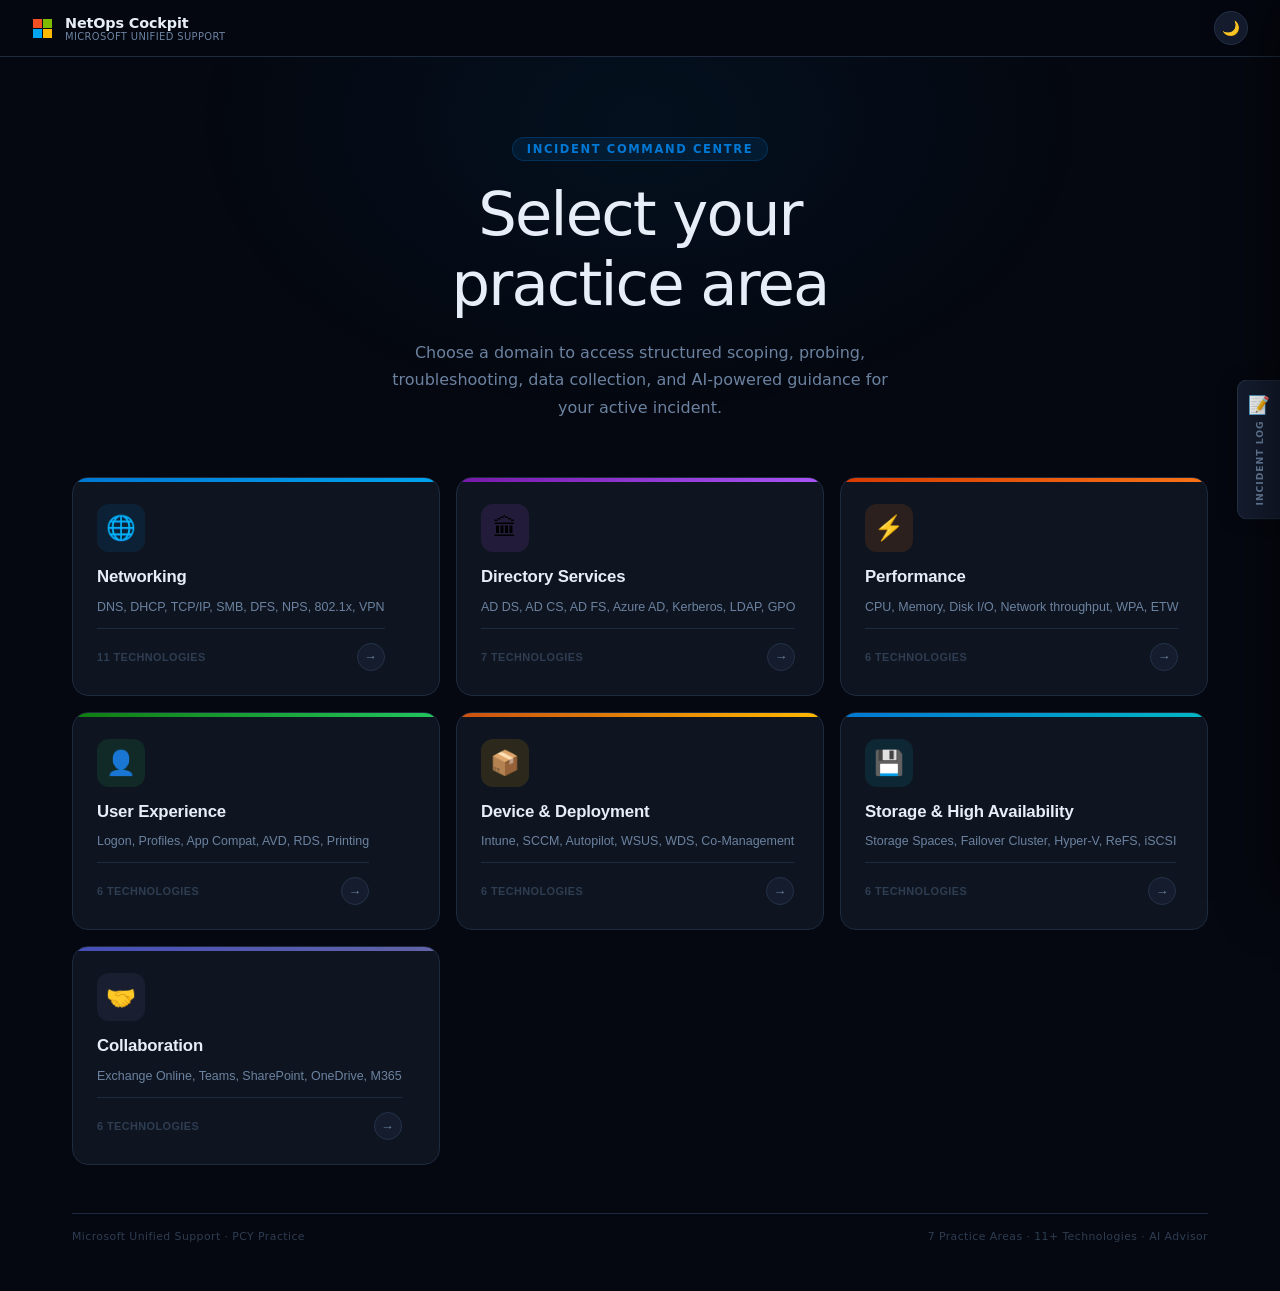
==== commit 381781da: "feat: polished Microsoft-level landing page with 7 domain cards, two-page navigation, clean CSS" ====
--- a/src/index.html
+++ b/src/index.html
@@ -1,200 +1,240 @@
 <!DOCTYPE html>
 <html lang="en">
 <head>
-  <meta charset="UTF-8" />
+  <meta charset="UTF-8"/>
   <meta name="viewport" content="width=device-width, initial-scale=1.0"/>
-  <title>NetOps Cockpit — Incident Command</title>
-  <meta name="description" content="NetOps Cockpit: structured scoping, probing, troubleshooting, data collection playbooks and AI advisor for Windows support incidents.">
-  <meta name="theme-color" content="#080b10">
-  <meta property="og:title" content="NetOps Cockpit — Incident Command">
-  <meta property="og:description" content="Structured playbooks and AI advisor for Windows Networking, Directory Services, Performance, and more.">
-  <meta property="og:type" content="website">
-  <link rel="icon" type="image/svg+xml" href="data:image/svg+xml,%3Csvg xmlns='http://www.w3.org/2000/svg' viewBox='0 0 32 32'%3E%3Cpolygon points='16,2 30,10 30,22 16,30 2,22 2,10' fill='%23080b10' stroke='%2300d4ff' stroke-width='2'/%3E%3Ctext x='16' y='21' text-anchor='middle' font-size='14' font-family='monospace' fill='%2300d4ff'%3E⚡%3C/text%3E%3C/svg%3E">
+  <title>NetOps Cockpit — Microsoft Unified Support</title>
+  <meta name="description" content="Structured incident command for Microsoft Unified Support engineers — scoping, probing, troubleshooting, playbooks and AI advisor.">
+  <meta name="theme-color" content="#050810">
+  <link rel="icon" type="image/svg+xml" href="data:image/svg+xml,%3Csvg xmlns='http://www.w3.org/2000/svg' viewBox='0 0 32 32'%3E%3Crect width='14' height='14' x='1' y='1' fill='%23f25022'/%3E%3Crect width='14' height='14' x='17' y='1' fill='%237fba00'/%3E%3Crect width='14' height='14' x='1' y='17' fill='%2300a4ef'/%3E%3Crect width='14' height='14' x='17' y='17' fill='%23ffb900'/%3E%3C/svg%3E">
   <link rel="preconnect" href="https://fonts.googleapis.com">
-  <link href="https://fonts.googleapis.com/css2?family=JetBrains+Mono:wght@400;600;700&family=Syne:wght@400;600;700;800&display=swap" rel="stylesheet">
+  <link href="https://fonts.googleapis.com/css2?family=Segoe+UI:wght@300;400;600;700&family=JetBrains+Mono:wght@400;600&display=swap" rel="stylesheet">
   <link rel="stylesheet" href="styles.css"/>
 </head>
 <body>
 
-<div class="bg-grid"></div>
-
-<header class="header">
-  <div class="header-inner">
-    <div class="logo">
-      <span class="logo-icon">⬡</span>
-      <div class="logo-text">
-        <span class="logo-title">NetOps Cockpit</span>
-        <span class="logo-sub">Incident Command · Microsoft Unified Support</span>
-      </div>
-    </div>
-    <div class="header-right">
-      <div class="tier-toggle">
-        <button class="tier-btn active" data-tier="l1" onclick="setTier('l1')" aria-label="L1 Support tier">L1 Support</button>
-        <button class="tier-btn" data-tier="l2" onclick="setTier('l2')" aria-label="L2 Support tier">L2 Support</button>
-        <button class="tier-btn" data-tier="both" onclick="setTier('both')" aria-label="Both tiers">Both Tiers</button>
-      </div>
-      <button class="theme-toggle" id="themeToggle" onclick="toggleTheme()" aria-label="Toggle theme">
-        <span class="theme-toggle-icon" id="themeIcon">🌙</span>
-        <span class="theme-toggle-tooltip" id="themeTooltip">Light</span>
-      </button>
+<!-- ── Landing Page ─────────────────────────────────────────── -->
+<div id="landingPage" class="page page-landing active">
+
+  <header class="ms-header">
+    <div class="ms-header-inner">
+      <div class="ms-logo">
+        <svg class="ms-logo-icon" viewBox="0 0 21 21" xmlns="http://www.w3.org/2000/svg">
+          <rect x="1" y="1" width="9" height="9" fill="#f25022"/>
+          <rect x="11" y="1" width="9" height="9" fill="#7fba00"/>
+          <rect x="1" y="11" width="9" height="9" fill="#00a4ef"/>
+          <rect x="11" y="11" width="9" height="9" fill="#ffb900"/>
+        </svg>
+        <div class="ms-logo-text">
+          <span class="ms-logo-product">NetOps Cockpit</span>
+          <span class="ms-logo-org">Microsoft Unified Support</span>
+        </div>
+      </div>
+      <div class="ms-header-actions">
+        <button class="ms-theme-btn" id="themeToggle" onclick="toggleTheme()" aria-label="Toggle theme">
+          <span id="themeIcon">🌙</span>
+        </button>
+      </div>
+    </div>
+  </header>
+
+  <main class="landing-main">
+    <div class="landing-hero">
+      <div class="landing-hero-eyebrow">Incident Command Centre</div>
+      <h1 class="landing-hero-title">Select your<br>practice area</h1>
+      <p class="landing-hero-sub">Choose a domain to access structured scoping, probing, troubleshooting, data collection, and AI-powered guidance for your active incident.</p>
+    </div>
+
+    <div class="domain-grid" id="domainGrid"></div>
+
+    <div class="landing-footer">
+      <span>Microsoft Unified Support · PCY Practice</span>
+      <span>7 Practice Areas · 11+ Technologies · AI Advisor</span>
+    </div>
+  </main>
+</div>
+
+<!-- ── Domain Page ──────────────────────────────────────────── -->
+<div id="domainPage" class="page page-domain">
+
+  <header class="ms-header">
+    <div class="ms-header-inner">
+      <div class="ms-logo">
+        <svg class="ms-logo-icon" viewBox="0 0 21 21" xmlns="http://www.w3.org/2000/svg">
+          <rect x="1" y="1" width="9" height="9" fill="#f25022"/>
+          <rect x="11" y="1" width="9" height="9" fill="#7fba00"/>
+          <rect x="1" y="11" width="9" height="9" fill="#00a4ef"/>
+          <rect x="11" y="11" width="9" height="9" fill="#ffb900"/>
+        </svg>
+        <div class="ms-logo-text">
+          <span class="ms-logo-product">NetOps Cockpit</span>
+          <span class="ms-logo-org">Microsoft Unified Support</span>
+        </div>
+      </div>
+      <div class="ms-header-actions">
+        <div class="tier-toggle">
+          <button class="tier-btn active" data-tier="l1" onclick="setTier('l1')">L1</button>
+          <button class="tier-btn" data-tier="l2" onclick="setTier('l2')">L2</button>
+          <button class="tier-btn" data-tier="both" onclick="setTier('both')">Both</button>
+        </div>
+        <button class="ms-theme-btn" onclick="toggleTheme()" aria-label="Toggle theme">
+          <span id="themeIcon2">🌙</span>
+        </button>
+      </div>
+    </div>
+  </header>
+
+  <!-- Domain hero bar -->
+  <div class="domain-hero-bar" id="domainHeroBar">
+    <div class="domain-hero-inner">
+      <button class="domain-back-btn" onclick="backToLanding()" aria-label="Back to practice areas">
+        <svg width="16" height="16" viewBox="0 0 16 16" fill="none"><path d="M10 3L5 8L10 13" stroke="currentColor" stroke-width="1.5" stroke-linecap="round" stroke-linejoin="round"/></svg>
+        All Practice Areas
+      </button>
+      <div class="domain-hero-identity" id="domainHeroIdentity"></div>
     </div>
   </div>
-</header>
-
-<main class="main">
-
-  <section class="hero">
-    <h1 class="hero-title">Incident Command Centre</h1>
-    <p class="hero-sub">Select a practice area, then a technology to instantly surface structured scoping, probing, troubleshooting, data collection, and playbook guidance for your active incident.</p>
-  </section>
-
-  <!-- Domain Picker (Step 1) -->
-  <div id="domainSection">
-    <div class="step-label">
-      <span class="step-num">01</span>
-      <span class="step-text">Select Practice Area</span>
-    </div>
-    <div class="domain-grid" id="domainGrid"></div>
-  </div>
-
-  <!-- Technology Picker (Step 2) -->
-  <div id="techSection" style="display:none;">
-    <div class="step-label">
-      <span class="step-num">02</span>
-      <span class="step-text">Select Technology</span>
-      <button class="back-btn" onclick="backToDomains()" aria-label="Back to practice areas">← Back</button>
-    </div>
-    <div class="domain-breadcrumb" id="domainBreadcrumb"></div>
-    <div class="controls-row" id="techGrid"></div>
-  </div>
-
-  <!-- Question Type Tabs -->
-  <div class="qtype-tabs" id="questionTypeRow" style="display:none;">
-    <button class="qtype-tab active" data-type="scoping" onclick="setQtype('scoping')" aria-label="Scoping questions">
-      <span class="qtype-tab-icon">🔍</span><span class="qtype-tab-label">Scoping</span>
-      <span class="qtype-tab-desc">Environment context</span>
-    </button>
-    <button class="qtype-tab" data-type="probing" onclick="setQtype('probing')" aria-label="Probing questions">
-      <span class="qtype-tab-icon">🧪</span><span class="qtype-tab-label">Probing</span>
-      <span class="qtype-tab-desc">Diagnostic commands</span>
-    </button>
-    <button class="qtype-tab" data-type="troubleshooting" onclick="setQtype('troubleshooting')" aria-label="Troubleshooting steps">
-      <span class="qtype-tab-icon">🛠</span><span class="qtype-tab-label">Troubleshooting</span>
-      <span class="qtype-tab-desc">Resolution steps</span>
-    </button>
-    <button class="qtype-tab" data-type="datacollection" onclick="setQtype('datacollection')" aria-label="Data collection">
-      <span class="qtype-tab-icon">📦</span><span class="qtype-tab-label">Data Collection</span>
-      <span class="qtype-tab-desc">Logs &amp; traces</span>
-    </button>
-    <button class="qtype-tab" data-type="all" onclick="setQtype('all')" aria-label="All question types">
-      <span class="qtype-tab-icon">📋</span><span class="qtype-tab-label">All</span>
-      <span class="qtype-tab-desc">Complete set</span>
-    </button>
-    <button class="qtype-tab" data-type="playbook" onclick="setQtype('playbook')" aria-label="Playbooks">
-      <span class="qtype-tab-icon">🗺</span><span class="qtype-tab-label">Playbook</span>
-      <span class="qtype-tab-desc">Step-by-step runbooks</span>
-    </button>
-  </div>
-
-  <!-- Output Area -->
-  <div class="output-area" id="outputArea">
-    <div class="empty-state" id="emptyState">
-      <div class="empty-icon">⬡</div>
-      <div class="empty-title">Select a Practice Area</div>
-      <div class="empty-desc">Choose one of the 7 practice areas above to get started</div>
-    </div>
-    <div class="questions-output" id="questionsOutput" style="display:none;">
-      <div class="output-header">
-        <div class="output-meta" id="outputMeta"></div>
-        <div class="output-actions">
-          <button class="action-btn" onclick="copyAll()" aria-label="Copy all questions">📋 Copy All</button>
-          <div class="export-dropdown" id="exportDropdown">
-            <button class="action-btn export-trigger" onclick="toggleExportMenu()" aria-haspopup="true" aria-label="Export options">⬇ Export ▾</button>
-            <div class="export-menu" id="exportMenu" role="menu">
-              <button class="export-item" onclick="exportTxt()" role="menuitem">📄 Export .txt</button>
-              <button class="export-item" onclick="exportMd()"  role="menuitem">📝 Export .md</button>
-              <button class="export-item" onclick="exportHtml()" role="menuitem">🌐 Export .html</button>
+
+  <main class="domain-main">
+
+    <!-- Tech picker -->
+    <div class="tech-section" id="techSection">
+      <div class="tech-section-label">Select Technology</div>
+      <div class="tech-grid" id="techGrid"></div>
+    </div>
+
+    <!-- Question type tabs -->
+    <div class="qtype-tabs" id="questionTypeRow" style="display:none;">
+      <button class="qtype-tab active" data-type="scoping" onclick="setQtype('scoping')">
+        <span class="qtype-icon">🔍</span>
+        <span class="qtype-label">Scoping</span>
+        <span class="qtype-desc">Environment context</span>
+      </button>
+      <button class="qtype-tab" data-type="probing" onclick="setQtype('probing')">
+        <span class="qtype-icon">🧪</span>
+        <span class="qtype-label">Probing</span>
+        <span class="qtype-desc">Diagnostic commands</span>
+      </button>
+      <button class="qtype-tab" data-type="troubleshooting" onclick="setQtype('troubleshooting')">
+        <span class="qtype-icon">🛠</span>
+        <span class="qtype-label">Troubleshooting</span>
+        <span class="qtype-desc">Resolution steps</span>
+      </button>
+      <button class="qtype-tab" data-type="datacollection" onclick="setQtype('datacollection')">
+        <span class="qtype-icon">📦</span>
+        <span class="qtype-label">Data Collection</span>
+        <span class="qtype-desc">Logs &amp; traces</span>
+      </button>
+      <button class="qtype-tab" data-type="all" onclick="setQtype('all')">
+        <span class="qtype-icon">📋</span>
+        <span class="qtype-label">All</span>
+        <span class="qtype-desc">Complete set</span>
+      </button>
+      <button class="qtype-tab" data-type="playbook" onclick="setQtype('playbook')">
+        <span class="qtype-icon">🗺</span>
+        <span class="qtype-label">Playbook</span>
+        <span class="qtype-desc">Step-by-step runbooks</span>
+      </button>
+    </div>
+
+    <!-- Output area -->
+    <div class="output-area" id="outputArea">
+      <div class="empty-state" id="emptyState">
+        <div class="empty-icon">⬡</div>
+        <div class="empty-title">Select a Technology</div>
+        <div class="empty-desc">Choose a technology above to load questions and playbooks</div>
+      </div>
+      <div class="questions-output" id="questionsOutput" style="display:none;">
+        <div class="output-header">
+          <div class="output-meta" id="outputMeta"></div>
+          <div class="output-actions">
+            <button class="action-btn" onclick="copyAll()">📋 Copy All</button>
+            <div class="export-dropdown" id="exportDropdown">
+              <button class="action-btn" onclick="toggleExportMenu()">⬇ Export ▾</button>
+              <div class="export-menu" id="exportMenu">
+                <button class="export-item" onclick="exportTxt()">📄 Export .txt</button>
+                <button class="export-item" onclick="exportMd()">📝 Export .md</button>
+                <button class="export-item" onclick="exportHtml()">🌐 Export .html</button>
+              </div>
             </div>
+            <button class="action-btn" onclick="clearChecked()">☐ Clear Checks</button>
           </div>
-          <button class="action-btn" onclick="clearChecked()" aria-label="Clear all checkmarks" title="Clear checkmarks">☐ Clear Checks</button>
-        </div>
-      </div>
-      <!-- Search bar -->
-      <div class="search-bar-row">
-        <span class="search-icon">🔍</span>
-        <input class="search-input" id="searchInput" type="text" placeholder="Search questions… (Ctrl+F)" oninput="filterQuestions()" aria-label="Search questions"/>
-        <span class="search-count" id="searchCount"></span>
-        <button class="search-clear" id="searchClear" onclick="clearSearch()" aria-label="Clear search" style="display:none">✕</button>
-      </div>
-      <!-- Progress bar -->
-      <div class="progress-bar-row" id="progressRow" style="display:none">
-        <span class="progress-label" id="progressLabel">0 / 0 checked</span>
-        <div class="progress-track"><div class="progress-fill" id="progressFill"></div></div>
-      </div>
-      <div id="questionsList"></div>
-    </div>
-  </div>
-
-  <!-- Loading indicator -->
-  <div class="loading-state" id="loadingState" style="display:none;">
-    <div class="loading-spinner">⟳</div>
-    <div class="loading-text">Loading questions…</div>
-  </div>
-
-  <!-- AI Assistant Section -->
-  <div class="ai-section" id="aiSection">
-    <div class="ai-header">
-      <div class="ai-header-top">
-        <div>
-          <span class="ai-badge">✦ Incident Advisor</span>
-          <h2 class="ai-title">Incident Advisor</h2>
-          <p class="ai-desc">Describe the exact scenario, symptoms, or error. The advisor goes beyond the question bank — root cause analysis, known bugs, registry fixes, KB articles, packet capture interpretation, and advanced PowerShell specific to the incident.</p>
-        </div>
-        <button class="action-btn ai-clear-btn" onclick="clearAiChat()" aria-label="Clear chat history" title="Clear chat (Ctrl+L)">🗑 Clear Chat</button>
-      </div>
-      <div class="ai-provider-row">
-        <span class="ai-provider-label">AI Provider:</span>
-        <div class="ai-provider-toggle">
-          <button class="ai-provider-btn active" id="providerGemini" onclick="setAiProvider('gemini')">⚡ Gemini 2.5 Flash</button>
-          <button class="ai-provider-btn" id="providerHuggingFace" onclick="setAiProvider('huggingface')">🤗 HuggingFace (Qwen2.5-72B)</button>
-        </div>
-        <span class="ai-provider-status" id="aiProviderStatus"></span>
-      </div>
-      <div class="ai-key-row" id="geminiKeyRow">
-        <input class="ai-key-input" id="geminiKeyInput" type="password" placeholder="Paste Gemini API key (AIza...)" />
-        <button class="action-btn" onclick="saveApiKey('gemini')">💾 Save Key</button>
-      </div>
-      <div class="ai-key-row" id="hfKeyRow">
-        <input class="ai-key-input" id="hfKeyInput" type="password" placeholder="Paste HuggingFace API key (hf_...)" />
-        <button class="action-btn" onclick="saveApiKey('huggingface')">💾 Save Key</button>
-      </div>
-    </div>
-    <div class="ai-input-row">
-      <textarea class="ai-input" id="aiInput" placeholder="Describe the incident — symptoms, error codes, what's been tried. The advisor will go deep: root cause analysis, known bugs, KB articles, registry fixes, packet capture interpretation, advanced PowerShell… (Enter or Ctrl+Enter to send, Shift+Enter for new line)" aria-label="Incident Advisor input"></textarea>
-      <button class="ai-btn" id="aiGenerateBtn" onclick="generateAiQuestions()" aria-label="Analyze incident">
-        <span id="aiBtnText">Analyze Incident</span>
-        <span id="aiBtnSpinner" class="spinner" style="display:none">⟳</span>
-      </button>
-    </div>
-    <div class="ai-output" id="aiOutput" style="display:none;"></div>
-  </div>
-
-</main>
-
-<footer class="footer">
-  <span>NetOps Cockpit · Microsoft Unified Support · Incident Command</span>
-  <span class="footer-shortcuts">⌨ Ctrl+F Search · Ctrl+L Clear Chat · Ctrl+Enter Send · Esc Close Panel</span>
-</footer>
-
+        </div>
+        <div class="search-bar-row">
+          <span class="search-icon">🔍</span>
+          <input class="search-input" id="searchInput" type="text" placeholder="Search questions… (Ctrl+F)" oninput="filterQuestions()" aria-label="Search questions"/>
+          <span class="search-count" id="searchCount"></span>
+          <button class="search-clear" id="searchClear" onclick="clearSearch()" style="display:none">✕</button>
+        </div>
+        <div class="progress-bar-row" id="progressRow" style="display:none">
+          <span class="progress-label" id="progressLabel">0 / 0 checked</span>
+          <div class="progress-track"><div class="progress-fill" id="progressFill"></div></div>
+        </div>
+        <div id="questionsList"></div>
+      </div>
+    </div>
+
+    <div class="loading-state" id="loadingState" style="display:none;">
+      <div class="loading-spinner">⟳</div>
+      <div class="loading-text">Loading…</div>
+    </div>
+
+    <!-- AI Section -->
+    <div class="ai-section" id="aiSection">
+      <div class="ai-header">
+        <div class="ai-header-top">
+          <div>
+            <span class="ai-badge">✦ AI Incident Advisor</span>
+            <h2 class="ai-title">Incident Advisor</h2>
+            <p class="ai-desc">Describe the exact scenario, symptoms, or error. Goes beyond the question bank — root cause analysis, known bugs, registry fixes, KB articles, packet capture interpretation, advanced PowerShell.</p>
+          </div>
+          <button class="action-btn" onclick="clearAiChat()" title="Clear chat (Ctrl+L)">🗑 Clear</button>
+        </div>
+        <div class="ai-provider-row">
+          <span class="ai-provider-label">Provider:</span>
+          <div class="ai-provider-toggle">
+            <button class="ai-provider-btn active" id="providerGemini" onclick="setAiProvider('gemini')">⚡ Gemini 2.5 Flash</button>
+            <button class="ai-provider-btn" id="providerHuggingFace" onclick="setAiProvider('huggingface')">🤗 Qwen2.5-72B</button>
+          </div>
+          <span class="ai-provider-status" id="aiProviderStatus"></span>
+        </div>
+        <div class="ai-key-row" id="geminiKeyRow">
+          <input class="ai-key-input" id="geminiKeyInput" type="password" placeholder="Paste Gemini API key (AIza...)"/>
+          <button class="action-btn" onclick="saveApiKey('gemini')">💾 Save Key</button>
+        </div>
+        <div class="ai-key-row" id="hfKeyRow">
+          <input class="ai-key-input" id="hfKeyInput" type="password" placeholder="Paste HuggingFace API key (hf_...)"/>
+          <button class="action-btn" onclick="saveApiKey('huggingface')">💾 Save Key</button>
+        </div>
+      </div>
+      <div class="ai-input-row">
+        <textarea class="ai-input" id="aiInput" placeholder="Describe the incident — symptoms, error codes, what's been tried… (Enter to send, Shift+Enter for new line)" aria-label="Incident Advisor input"></textarea>
+        <button class="ai-btn" id="aiGenerateBtn" onclick="generateAiQuestions()">
+          <span id="aiBtnText">Analyze</span>
+          <span id="aiBtnSpinner" class="spinner" style="display:none">⟳</span>
+        </button>
+      </div>
+      <div class="ai-output" id="aiOutput" style="display:none;"></div>
+    </div>
+
+  </main>
+
+  <footer class="domain-footer">
+    <span>NetOps Cockpit · Microsoft Unified Support</span>
+    <span class="footer-shortcuts">Ctrl+F Search · Ctrl+L Clear Chat · Esc Back</span>
+  </footer>
+</div>
+
+<!-- Toast -->
 <div class="toast" id="toast" role="status" aria-live="polite">Copied!</div>
 
-<!-- Case Notes Sliding Panel -->
-<div class="cn-tab" id="cnTab" onclick="toggleCaseNotes()" role="button" aria-label="Open Case Notes panel" tabindex="0">
+<!-- Case Notes Tab -->
+<div class="cn-tab" id="cnTab" onclick="toggleCaseNotes()" role="button" tabindex="0" aria-label="Open Incident Log">
   <span class="cn-tab-icon">📝</span>
   <span class="cn-tab-label">Incident Log</span>
 </div>
 
-<div class="cn-overlay" id="cnOverlay" onclick="toggleCaseNotes()" aria-hidden="true"></div>
+<div class="cn-overlay" id="cnOverlay" onclick="toggleCaseNotes()"></div>
 
 <div class="cn-panel" id="cnPanel" role="dialog" aria-label="Incident Log" aria-modal="true">
   <div class="cn-panel-header">
@@ -207,39 +247,20 @@
     </div>
     <div class="cn-header-actions">
       <span class="cn-saved-indicator" id="cnSavedIndicator"></span>
-      <button class="cn-action-btn" onclick="clearAllNotes()" title="Clear all fields" aria-label="Clear all fields">🗑 Clear</button>
-      <button class="cn-action-btn" onclick="copyCaseNote()" title="Copy formatted note" aria-label="Copy formatted note">📋 Copy Note</button>
-      <button class="cn-close" onclick="toggleCaseNotes()" title="Close (Esc)" aria-label="Close panel">✕</button>
+      <button class="cn-action-btn" onclick="clearAllNotes()">🗑 Clear</button>
+      <button class="cn-action-btn" onclick="copyCaseNote()">📋 Copy Note</button>
+      <button class="cn-close" onclick="toggleCaseNotes()">✕</button>
     </div>
   </div>
   <div class="cn-body">
     <div class="cn-meta-row">
-      <div class="cn-meta-field">
-        <label class="cn-label" for="cn-sr">SR / ICM Number</label>
-        <input class="cn-input" id="cn-sr" type="text" placeholder="e.g. 2409150040012345" oninput="updatePreview()">
-      </div>
-      <div class="cn-meta-field">
-        <label class="cn-label" for="cn-date">Date</label>
-        <input class="cn-input" id="cn-date" type="date" oninput="updatePreview()">
-      </div>
-      <div class="cn-meta-field">
-        <label class="cn-label" for="cn-followup">Follow-up Date</label>
-        <input class="cn-input" id="cn-followup" type="date" oninput="updatePreview()">
-      </div>
-      <div class="cn-meta-field">
-        <label class="cn-label" for="cn-engineer">Engineer</label>
-        <input class="cn-input" id="cn-engineer" type="text" placeholder="Your name / alias" oninput="updatePreview()">
-      </div>
-      <div class="cn-meta-field">
-        <label class="cn-label" for="cn-customer">Customer</label>
-        <input class="cn-input" id="cn-customer" type="text" placeholder="Customer / tenant name" oninput="updatePreview()">
-      </div>
-      <div class="cn-meta-field">
-        <label class="cn-label" for="cn-tech">Technology</label>
-        <input class="cn-input" id="cn-tech" type="text" placeholder="e.g. DNS Server, VPN, NPS" oninput="updatePreview()">
-      </div>
-      <div class="cn-meta-field">
-        <label class="cn-label" for="cn-severity">Severity</label>
+      <div class="cn-meta-field"><label class="cn-label" for="cn-sr">SR / ICM Number</label><input class="cn-input" id="cn-sr" type="text" placeholder="e.g. 2409150040012345" oninput="updatePreview()"></div>
+      <div class="cn-meta-field"><label class="cn-label" for="cn-date">Date</label><input class="cn-input" id="cn-date" type="date" oninput="updatePreview()"></div>
+      <div class="cn-meta-field"><label class="cn-label" for="cn-followup">Follow-up Date</label><input class="cn-input" id="cn-followup" type="date" oninput="updatePreview()"></div>
+      <div class="cn-meta-field"><label class="cn-label" for="cn-engineer">Engineer</label><input class="cn-input" id="cn-engineer" type="text" placeholder="Your name / alias" oninput="updatePreview()"></div>
+      <div class="cn-meta-field"><label class="cn-label" for="cn-customer">Customer</label><input class="cn-input" id="cn-customer" type="text" placeholder="Customer / tenant name" oninput="updatePreview()"></div>
+      <div class="cn-meta-field"><label class="cn-label" for="cn-tech">Technology</label><input class="cn-input" id="cn-tech" type="text" placeholder="e.g. DNS Server, VPN" oninput="updatePreview()"></div>
+      <div class="cn-meta-field"><label class="cn-label" for="cn-severity">Severity</label>
         <select class="cn-input cn-select" id="cn-severity" onchange="updatePreview()">
           <option value="">Select severity</option>
           <option>Sev A – Critical (production down)</option>
@@ -248,8 +269,7 @@
           <option>Sev D – Low (minimal impact)</option>
         </select>
       </div>
-      <div class="cn-meta-field">
-        <label class="cn-label" for="cn-status">Case Status</label>
+      <div class="cn-meta-field"><label class="cn-label" for="cn-status">Case Status</label>
         <select class="cn-input cn-select" id="cn-status" onchange="updatePreview()">
           <option value="">Select status</option>
           <option>🟢 Active – In Progress</option>
@@ -260,8 +280,7 @@
           <option>🔒 Closed</option>
         </select>
       </div>
-      <div class="cn-meta-field">
-        <label class="cn-label" for="cn-contact">Contact Type</label>
+      <div class="cn-meta-field"><label class="cn-label" for="cn-contact">Contact Type</label>
         <select class="cn-input cn-select" id="cn-contact" onchange="updatePreview()">
           <option value="">Select type</option>
           <option>📞 Phone</option>
@@ -274,112 +293,30 @@
     </div>
     <div class="cn-divider"></div>
     <div class="cn-sections">
-      <div class="cn-section">
-        <div class="cn-section-header">
-          <span class="cn-section-icon">🔴</span>
-          <span class="cn-section-title">Issue</span>
-          <span class="cn-section-hint">Symptom, error messages, business impact.</span>
-        </div>
-        <textarea class="cn-textarea" id="cn-issue" rows="4" placeholder="• Describe the problem in one clear sentence&#10;• Include exact error messages or codes&#10;• State the business impact&#10;• Note when it started" oninput="updatePreview()"></textarea>
-      </div>
-      <div class="cn-section">
-        <div class="cn-section-header">
-          <span class="cn-section-icon">🖥</span>
-          <span class="cn-section-title">Environment Details</span>
-          <span class="cn-section-hint">OS versions, topology, roles, infrastructure context.</span>
-        </div>
-        <textarea class="cn-textarea" id="cn-env" rows="5" placeholder="• OS / Windows Server version&#10;• Domain / Forest functional level&#10;• Number of affected machines / users / sites&#10;• Relevant roles (DC, DNS, DHCP, NPS, RRAS, etc.)&#10;• Network topology (on-prem / hybrid / Azure)" oninput="updatePreview()"></textarea>
-      </div>
-      <div class="cn-section">
-        <div class="cn-section-header">
-          <span class="cn-section-icon">🔍</span>
-          <span class="cn-section-title">Assessment / Troubleshooting Done</span>
-          <span class="cn-section-hint">What has already been investigated or attempted?</span>
-        </div>
-        <textarea class="cn-textarea" id="cn-assessment" rows="6" placeholder="• Steps already taken by customer&#10;• Diagnostic commands run and findings&#10;• Event IDs reviewed&#10;• Hypotheses tested and results&#10;• Current working theory / root cause hypothesis" oninput="updatePreview()"></textarea>
-      </div>
-      <div class="cn-section">
-        <div class="cn-section-header">
-          <span class="cn-section-icon">📦</span>
-          <span class="cn-section-title">Data Collection</span>
-          <span class="cn-section-hint">Logs, traces, and exports collected or requested.</span>
-        </div>
-        <textarea class="cn-textarea" id="cn-data" rows="4" placeholder="• Network traces collected&#10;• Event logs exported&#10;• Diagnostic outputs&#10;• Data still pending from customer" oninput="updatePreview()"></textarea>
-      </div>
-      <div class="cn-section">
-        <div class="cn-section-header">
-          <span class="cn-section-icon">🔁</span>
-          <span class="cn-section-title">Repro Steps</span>
-          <span class="cn-section-hint">Exact steps to reproduce the issue consistently.</span>
-        </div>
-        <textarea class="cn-textarea" id="cn-repro" rows="4" placeholder="1. Start from a known-good state&#10;2. Perform action X on machine Y&#10;3. Observe symptom Z&#10;• Repro rate (e.g. 3 out of 5 attempts)" oninput="updatePreview()"></textarea>
-      </div>
-      <div class="cn-section">
-        <div class="cn-section-header">
-          <span class="cn-section-icon">🕐</span>
-          <span class="cn-section-title">Recent Changes</span>
-          <span class="cn-section-hint">Any changes made before the issue started.</span>
-        </div>
-        <textarea class="cn-textarea" id="cn-changes" rows="4" placeholder="• Windows Updates / patches applied&#10;• Group Policy or AD changes&#10;• Network / firewall / switch configuration changes&#10;• Certificate renewals or PKI changes" oninput="updatePreview()"></textarea>
-      </div>
-      <div class="cn-section">
-        <div class="cn-section-header">
-          <span class="cn-section-icon">📋</span>
-          <span class="cn-section-title">Action Plan</span>
-          <span class="cn-section-hint">Next steps split by owner.</span>
-        </div>
+      <div class="cn-section"><div class="cn-section-header"><span class="cn-section-icon">🔴</span><span class="cn-section-title">Issue</span><span class="cn-section-hint">Symptom, error messages, business impact.</span></div><textarea class="cn-textarea" id="cn-issue" rows="4" placeholder="• Describe the problem&#10;• Include exact error messages&#10;• State business impact&#10;• Note when it started" oninput="updatePreview()"></textarea></div>
+      <div class="cn-section"><div class="cn-section-header"><span class="cn-section-icon">🖥</span><span class="cn-section-title">Environment Details</span><span class="cn-section-hint">OS versions, topology, roles, infrastructure.</span></div><textarea class="cn-textarea" id="cn-env" rows="4" placeholder="• OS / Windows Server version&#10;• Domain / Forest functional level&#10;• Affected machines / users / sites&#10;• Relevant roles and topology" oninput="updatePreview()"></textarea></div>
+      <div class="cn-section"><div class="cn-section-header"><span class="cn-section-icon">🔍</span><span class="cn-section-title">Assessment / Troubleshooting Done</span><span class="cn-section-hint">What has already been investigated?</span></div><textarea class="cn-textarea" id="cn-assessment" rows="5" placeholder="• Steps already taken&#10;• Commands run and findings&#10;• Event IDs reviewed&#10;• Current root cause hypothesis" oninput="updatePreview()"></textarea></div>
+      <div class="cn-section"><div class="cn-section-header"><span class="cn-section-icon">📦</span><span class="cn-section-title">Data Collection</span><span class="cn-section-hint">Logs, traces, exports collected or requested.</span></div><textarea class="cn-textarea" id="cn-data" rows="4" placeholder="• Network traces collected&#10;• Event logs exported&#10;• Data pending from customer" oninput="updatePreview()"></textarea></div>
+      <div class="cn-section"><div class="cn-section-header"><span class="cn-section-icon">🔁</span><span class="cn-section-title">Repro Steps</span><span class="cn-section-hint">Exact steps to reproduce consistently.</span></div><textarea class="cn-textarea" id="cn-repro" rows="4" placeholder="1. Start from known-good state&#10;2. Perform action X&#10;3. Observe symptom Z&#10;• Repro rate" oninput="updatePreview()"></textarea></div>
+      <div class="cn-section"><div class="cn-section-header"><span class="cn-section-icon">🕐</span><span class="cn-section-title">Recent Changes</span><span class="cn-section-hint">Changes made before the issue started.</span></div><textarea class="cn-textarea" id="cn-changes" rows="4" placeholder="• Windows Updates / patches&#10;• GPO or AD changes&#10;• Network / firewall changes&#10;• Certificate renewals" oninput="updatePreview()"></textarea></div>
+      <div class="cn-section"><div class="cn-section-header"><span class="cn-section-icon">📋</span><span class="cn-section-title">Action Plan</span><span class="cn-section-hint">Next steps split by owner.</span></div>
         <div class="cn-action-split">
-          <div class="cn-action-col">
-            <div class="cn-action-col-label pending-customer">⏳ Pending on Customer</div>
-            <textarea class="cn-textarea" id="cn-action-customer" rows="5" placeholder="• Run [command] and share output&#10;• Collect [log/trace] during next occurrence&#10;• Confirm if [workaround] resolves the issue" oninput="updatePreview()"></textarea>
-          </div>
-          <div class="cn-action-col">
-            <div class="cn-action-col-label pending-ms">🔬 Pending on Microsoft</div>
-            <textarea class="cn-textarea" id="cn-action-ms" rows="5" placeholder="• Review [logs/trace] provided by customer&#10;• Research KB / known issue for [symptom]&#10;• Follow up by [date/time]" oninput="updatePreview()"></textarea>
-          </div>
-        </div>
-      </div>
-      <div class="cn-section">
-        <div class="cn-section-header">
-          <span class="cn-section-icon">✅</span>
-          <span class="cn-section-title">Resolution / Root Cause</span>
-          <span class="cn-section-hint">What ultimately fixed the issue?</span>
-        </div>
-        <textarea class="cn-textarea" id="cn-resolution" rows="4" placeholder="• Root cause identified&#10;• Fix applied (exact steps taken to resolve)&#10;• KB article or known issue reference&#10;• Verification steps confirming resolution" oninput="updatePreview()"></textarea>
-      </div>
-      <div class="cn-section">
-        <div class="cn-section-header">
-          <span class="cn-section-icon">🔗</span>
-          <span class="cn-section-title">KB / Escalation References</span>
-        </div>
+          <div class="cn-action-col"><div class="cn-action-col-label pending-customer">⏳ Pending on Customer</div><textarea class="cn-textarea" id="cn-action-customer" rows="5" placeholder="• Run [command] and share output&#10;• Collect [log/trace]&#10;• Confirm if workaround resolves" oninput="updatePreview()"></textarea></div>
+          <div class="cn-action-col"><div class="cn-action-col-label pending-ms">🔬 Pending on Microsoft</div><textarea class="cn-textarea" id="cn-action-ms" rows="5" placeholder="• Review logs provided&#10;• Research KB / known issue&#10;• Follow up by [date]" oninput="updatePreview()"></textarea></div>
+        </div>
+      </div>
+      <div class="cn-section"><div class="cn-section-header"><span class="cn-section-icon">✅</span><span class="cn-section-title">Resolution / Root Cause</span><span class="cn-section-hint">What ultimately fixed the issue?</span></div><textarea class="cn-textarea" id="cn-resolution" rows="4" placeholder="• Root cause identified&#10;• Fix applied&#10;• KB article reference&#10;• Verification steps" oninput="updatePreview()"></textarea></div>
+      <div class="cn-section"><div class="cn-section-header"><span class="cn-section-icon">🔗</span><span class="cn-section-title">KB / Escalation References</span></div>
         <div class="cn-ref-row">
-          <div class="cn-meta-field">
-            <label class="cn-label" for="cn-kb">KB / Known Issue</label>
-            <input class="cn-input" id="cn-kb" type="text" placeholder="e.g. KB5034441, Bug #12345678" oninput="updatePreview()">
-          </div>
-          <div class="cn-meta-field">
-            <label class="cn-label" for="cn-escalation">Escalated To</label>
-            <input class="cn-input" id="cn-escalation" type="text" placeholder="e.g. L2 Engineer / PG alias" oninput="updatePreview()">
-          </div>
-          <div class="cn-meta-field">
-            <label class="cn-label" for="cn-related-sr">Related SR(s)</label>
-            <input class="cn-input" id="cn-related-sr" type="text" placeholder="e.g. 2409150040099999" oninput="updatePreview()">
-          </div>
-        </div>
-      </div>
-      <div class="cn-section">
-        <div class="cn-section-header">
-          <span class="cn-section-icon">💬</span>
-          <span class="cn-section-title">Additional Notes</span>
-        </div>
-        <textarea class="cn-textarea" id="cn-notes" rows="3" placeholder="• Customer sentiment / urgency level&#10;• Escalation path (L2 / PG / Partner)&#10;• Internal notes not for customer-facing communication" oninput="updatePreview()"></textarea>
-      </div>
-    </div>
-    <div class="cn-preview-wrap" id="cnPreviewWrap">
-      <button class="cn-preview-toggle" id="cnPreviewToggle" onclick="toggleCnPreview()">
-        <span id="cnPreviewToggleIcon">▶</span>
-        <span>Formatted Note Preview</span>
-      </button>
+          <div class="cn-meta-field"><label class="cn-label" for="cn-kb">KB / Known Issue</label><input class="cn-input" id="cn-kb" type="text" placeholder="e.g. KB5034441" oninput="updatePreview()"></div>
+          <div class="cn-meta-field"><label class="cn-label" for="cn-escalation">Escalated To</label><input class="cn-input" id="cn-escalation" type="text" placeholder="e.g. L2 Engineer / PG alias" oninput="updatePreview()"></div>
+          <div class="cn-meta-field"><label class="cn-label" for="cn-related-sr">Related SR(s)</label><input class="cn-input" id="cn-related-sr" type="text" placeholder="e.g. 2409150040099999" oninput="updatePreview()"></div>
+        </div>
+      </div>
+      <div class="cn-section"><div class="cn-section-header"><span class="cn-section-icon">💬</span><span class="cn-section-title">Additional Notes</span></div><textarea class="cn-textarea" id="cn-notes" rows="3" placeholder="• Customer sentiment&#10;• Escalation path&#10;• Internal notes" oninput="updatePreview()"></textarea></div>
+    </div>
+    <div class="cn-preview-wrap">
+      <button class="cn-preview-toggle" onclick="toggleCnPreview()"><span id="cnPreviewToggleIcon">▶</span> Formatted Note Preview</button>
       <pre class="cn-preview" id="cnPreview" style="display:none"></pre>
     </div>
   </div>
--- a/src/styles.css
+++ b/src/styles.css
@@ -1,1043 +1,723 @@
 /* ── Variables ───────────────────────────────────────────────── */
 :root {
-  --bg:        #080b10;
-  --bg2:       #0d1018;
-  --surface:   #111620;
-  --surface2:  #161d2a;
-  --surface3:  #1c2436;
-  --border:    #1e2838;
-  --border2:   #252f42;
-  --accent:    #00d4ff;
-  --accent2:   #0099cc;
-  --accent-dim:rgba(0,212,255,0.10);
-  --accent-glow:rgba(0,212,255,0.25);
-  --l1:        #22c55e;
-  --l2:        #f59e0b;
-  --l1-dim:    rgba(34,197,94,0.12);
-  --l2-dim:    rgba(245,158,11,0.12);
-  --text:      #dce6f5;
-  --text2:     #6b7f9e;
-  --text3:     #374357;
-  --red:       #ef4444;
-  --cat-auth:  #a78bfa;
-  --cat-remote:#fb923c;
-  --head: 'Syne', sans-serif;
-  --mono: 'JetBrains Mono', monospace;
-  --r:    8px;
-  --rl:   14px;
+  --bg:         #050810;
+  --bg2:        #0a0e1a;
+  --surface:    #0f1520;
+  --surface2:   #141c2e;
+  --surface3:   #1a2438;
+  --border:     #1e2a3e;
+  --border2:    #243248;
+  --accent:     #0078d4;
+  --accent2:    #106ebe;
+  --accent-dim: rgba(0,120,212,0.12);
+  --accent-glow:rgba(0,120,212,0.28);
+  --ms-red:     #f25022;
+  --ms-green:   #7fba00;
+  --ms-blue:    #00a4ef;
+  --ms-yellow:  #ffb900;
+  --l1:         #22c55e;
+  --l2:         #f59e0b;
+  --l1-dim:     rgba(34,197,94,0.12);
+  --l2-dim:     rgba(245,158,11,0.12);
+  --text:       #e8eef8;
+  --text2:      #6b82a0;
+  --text3:      #2e3d52;
+  --red:        #ef4444;
+  --head:       'Segoe UI', system-ui, sans-serif;
+  --mono:       'JetBrains Mono', 'Cascadia Code', monospace;
+  --r:          6px;
+  --rl:         12px;
+  --transition: all 0.22s cubic-bezier(0.4,0,0.2,1);
 }
 
 /* ── Reset ───────────────────────────────────────────────────── */
-*,*::before,*::after{box-sizing:border-box;margin:0;padding:0}
-html{font-size:16px;scroll-behavior:smooth}
-body{background:var(--bg);color:var(--text);font-family:var(--mono);min-height:100vh;overflow-x:hidden}
-
-/* ── Background ──────────────────────────────────────────────── */
-.bg-grid{
-  position:fixed;inset:0;z-index:0;pointer-events:none;
-  background-image:
-    linear-gradient(rgba(0,212,255,0.025) 1px,transparent 1px),
-    linear-gradient(90deg,rgba(0,212,255,0.025) 1px,transparent 1px);
-  background-size:48px 48px;
-}
-
-/* ── Header ──────────────────────────────────────────────────── */
-.header{
-  position:sticky;top:0;z-index:100;
-  background:rgba(8,11,16,0.92);backdrop-filter:blur(14px);
-  border-bottom:1px solid var(--border);padding:0 2rem;
-}
-.header-inner{
-  max-width:1280px;margin:0 auto;
-  display:flex;align-items:center;justify-content:space-between;
-  height:62px;gap:1.5rem;
-}
-.logo{display:flex;align-items:center;gap:12px}
-.logo-icon{font-size:1.5rem;color:var(--accent);filter:drop-shadow(0 0 8px var(--accent-glow))}
-.logo-title{font-family:var(--head);font-weight:800;font-size:1rem;color:var(--text);display:block;letter-spacing:.02em}
-.logo-sub{font-size:.62rem;color:var(--text2);letter-spacing:.07em;text-transform:uppercase;display:block}
-
-.header-right{
-  display:flex;align-items:center;gap:12px;
-}
-
-.tier-toggle{display:flex;gap:4px;background:var(--surface);border:1px solid var(--border);border-radius:var(--r);padding:4px}
-.tier-btn{
-  background:none;border:none;cursor:pointer;
-  padding:6px 16px;border-radius:6px;
-  font-family:var(--mono);font-size:.75rem;font-weight:600;
-  color:var(--text2);transition:all .18s;letter-spacing:.04em;
-}
-.tier-btn:hover{color:var(--text);background:var(--surface2)}
-.tier-btn.active{background:var(--accent);color:#000;box-shadow:0 0 14px var(--accent-glow)}
-
-/* ── Main ────────────────────────────────────────────────────── */
-.main{
-  position:relative;z-index:1;
-  max-width:1280px;margin:0 auto;
-  padding:2.5rem 2rem 5rem;
-  display:flex;flex-direction:column;gap:2rem;
-}
-
-/* ── Hero ────────────────────────────────────────────────────── */
-.hero{text-align:center;padding:1rem 0 .5rem}
-.hero-title{
-  font-family:var(--head);font-size:clamp(1.8rem,4vw,2.6rem);
-  font-weight:800;letter-spacing:-.02em;
-  background:linear-gradient(135deg,var(--text) 40%,var(--accent));
-  -webkit-background-clip:text;-webkit-text-fill-color:transparent;background-clip:text;
-}
-.hero-sub{color:var(--text2);font-size:.83rem;margin-top:.7rem;max-width:580px;margin-left:auto;margin-right:auto;line-height:1.7}
-
-/* ── Tech Groups ─────────────────────────────────────────────── */
-.controls-row{display:flex;flex-direction:column;gap:1.2rem}
-.tech-group{display:flex;flex-direction:column;gap:.6rem}
-.tech-group-label{
-  font-size:.65rem;font-weight:700;letter-spacing:.12em;text-transform:uppercase;
-  color:var(--text3);padding:0 2px;
-}
-.tech-grid{display:grid;grid-template-columns:repeat(auto-fill,minmax(140px,1fr));gap:8px}
-.tech-btn{
-  display:flex;flex-direction:column;align-items:center;gap:7px;
-  background:var(--surface);border:1px solid var(--border);
-  border-radius:var(--rl);padding:16px 10px;
-  cursor:pointer;transition:all .18s;text-align:center;
-}
-.tech-btn:hover{border-color:var(--border2);background:var(--surface2);transform:translateY(-2px)}
-.tech-btn.active{
-  border-color:var(--accent);background:var(--accent-dim);
-  box-shadow:0 0 20px var(--accent-glow),inset 0 0 20px rgba(0,212,255,.04);
-}
-.tech-icon{font-size:1.5rem}
-.tech-label{font-family:var(--head);font-size:.72rem;font-weight:700;color:var(--text2);letter-spacing:.05em;text-transform:uppercase}
-.tech-btn.active .tech-label{color:var(--accent)}
+*,*::before,*::after { box-sizing: border-box; margin: 0; padding: 0; }
+html { font-size: 16px; scroll-behavior: smooth; }
+body {
+  background: var(--bg);
+  color: var(--text);
+  font-family: var(--head);
+  min-height: 100vh;
+  overflow-x: hidden;
+}
+
+/* ── Page System ─────────────────────────────────────────────── */
+.page { display: none; min-height: 100vh; }
+.page.active { display: flex; flex-direction: column; }
+
+/* ── Microsoft Header ────────────────────────────────────────── */
+.ms-header {
+  background: rgba(5,8,16,0.95);
+  backdrop-filter: blur(20px);
+  border-bottom: 1px solid var(--border);
+  padding: 0 2rem;
+  flex-shrink: 0;
+  position: sticky;
+  top: 0;
+  z-index: 100;
+}
+.ms-header-inner {
+  max-width: 1400px;
+  margin: 0 auto;
+  height: 56px;
+  display: flex;
+  align-items: center;
+  justify-content: space-between;
+  gap: 1rem;
+}
+.ms-logo {
+  display: flex;
+  align-items: center;
+  gap: 12px;
+}
+.ms-logo-icon {
+  width: 21px;
+  height: 21px;
+  flex-shrink: 0;
+}
+.ms-logo-product {
+  display: block;
+  font-size: 0.9rem;
+  font-weight: 600;
+  color: var(--text);
+  letter-spacing: -0.01em;
+}
+.ms-logo-org {
+  display: block;
+  font-size: 0.62rem;
+  color: var(--text2);
+  letter-spacing: 0.04em;
+  text-transform: uppercase;
+}
+.ms-header-actions {
+  display: flex;
+  align-items: center;
+  gap: 10px;
+}
+.ms-theme-btn {
+  width: 34px;
+  height: 34px;
+  border-radius: 50%;
+  border: 1px solid var(--border2);
+  background: var(--surface2);
+  cursor: pointer;
+  display: flex;
+  align-items: center;
+  justify-content: center;
+  font-size: 0.9rem;
+  transition: var(--transition);
+}
+.ms-theme-btn:hover {
+  border-color: var(--accent);
+  background: var(--accent-dim);
+}
+
+/* ── Tier Toggle ─────────────────────────────────────────────── */
+.tier-toggle {
+  display: flex;
+  gap: 2px;
+  background: var(--surface);
+  border: 1px solid var(--border);
+  border-radius: var(--r);
+  padding: 3px;
+}
+.tier-btn {
+  background: none;
+  border: none;
+  cursor: pointer;
+  padding: 5px 14px;
+  border-radius: 4px;
+  font-family: var(--head);
+  font-size: 0.75rem;
+  font-weight: 600;
+  color: var(--text2);
+  transition: var(--transition);
+}
+.tier-btn:hover { color: var(--text); background: var(--surface2); }
+.tier-btn.active { background: var(--accent); color: #fff; }
+
+/* ── Landing Page ────────────────────────────────────────────── */
+.page-landing {
+  background: var(--bg);
+  position: relative;
+  overflow: hidden;
+}
+
+/* Subtle background glow */
+.page-landing::before {
+  content: '';
+  position: fixed;
+  top: -20%;
+  left: 50%;
+  transform: translateX(-50%);
+  width: 900px;
+  height: 600px;
+  background: radial-gradient(ellipse, rgba(0,120,212,0.08) 0%, transparent 70%);
+  pointer-events: none;
+  z-index: 0;
+}
+
+.landing-main {
+  flex: 1;
+  max-width: 1200px;
+  margin: 0 auto;
+  padding: 4rem 2rem 3rem;
+  display: flex;
+  flex-direction: column;
+  gap: 3rem;
+  position: relative;
+  z-index: 1;
+  width: 100%;
+}
+
+/* ── Landing Hero ────────────────────────────────────────────── */
+.landing-hero {
+  text-align: center;
+  padding: 1rem 0 0.5rem;
+}
+.landing-hero-eyebrow {
+  display: inline-block;
+  font-size: 0.72rem;
+  font-weight: 600;
+  letter-spacing: 0.14em;
+  text-transform: uppercase;
+  color: var(--accent);
+  background: var(--accent-dim);
+  border: 1px solid rgba(0,120,212,0.25);
+  border-radius: 20px;
+  padding: 4px 14px;
+  margin-bottom: 1.2rem;
+}
+.landing-hero-title {
+  font-size: clamp(2.4rem, 5vw, 3.8rem);
+  font-weight: 300;
+  line-height: 1.15;
+  letter-spacing: -0.03em;
+  color: var(--text);
+  margin-bottom: 1.2rem;
+}
+.landing-hero-title strong {
+  font-weight: 700;
+  color: #fff;
+}
+.landing-hero-sub {
+  font-size: 1rem;
+  color: var(--text2);
+  max-width: 520px;
+  margin: 0 auto;
+  line-height: 1.7;
+}
+
+/* ── Domain Grid ─────────────────────────────────────────────── */
+.domain-grid {
+  display: grid;
+  grid-template-columns: repeat(auto-fill, minmax(280px, 1fr));
+  gap: 16px;
+}
+
+.domain-card {
+  position: relative;
+  display: flex;
+  flex-direction: column;
+  gap: 0;
+  background: var(--surface);
+  border: 1px solid var(--border);
+  border-radius: 16px;
+  padding: 0;
+  cursor: pointer;
+  text-align: left;
+  transition: var(--transition);
+  overflow: hidden;
+  outline: none;
+}
+.domain-card:hover {
+  border-color: var(--accent);
+  transform: translateY(-4px);
+  box-shadow: 0 12px 40px rgba(0,120,212,0.18), 0 0 0 1px rgba(0,120,212,0.15);
+}
+.domain-card:focus-visible {
+  outline: 2px solid var(--accent);
+  outline-offset: 2px;
+}
+
+/* Coloured top accent bar per domain */
+.domain-card-bar {
+  height: 4px;
+  width: 100%;
+  flex-shrink: 0;
+}
+.domain-card-body {
+  padding: 22px 24px 24px;
+  display: flex;
+  flex-direction: column;
+  gap: 10px;
+  flex: 1;
+}
+.domain-card-icon-wrap {
+  width: 48px;
+  height: 48px;
+  border-radius: 12px;
+  display: flex;
+  align-items: center;
+  justify-content: center;
+  font-size: 1.5rem;
+  flex-shrink: 0;
+  margin-bottom: 4px;
+}
+.domain-card-label {
+  font-size: 1.05rem;
+  font-weight: 700;
+  color: var(--text);
+  letter-spacing: -0.01em;
+  line-height: 1.3;
+}
+.domain-card-desc {
+  font-size: 0.78rem;
+  color: var(--text2);
+  line-height: 1.6;
+}
+.domain-card-footer {
+  display: flex;
+  align-items: center;
+  justify-content: space-between;
+  margin-top: auto;
+  padding-top: 14px;
+  border-top: 1px solid var(--border);
+}
+.domain-card-count {
+  font-size: 0.68rem;
+  color: var(--text3);
+  font-weight: 600;
+  letter-spacing: 0.04em;
+  text-transform: uppercase;
+}
+.domain-card-arrow {
+  width: 28px;
+  height: 28px;
+  border-radius: 50%;
+  background: var(--surface2);
+  border: 1px solid var(--border2);
+  display: flex;
+  align-items: center;
+  justify-content: center;
+  color: var(--text2);
+  font-size: 0.8rem;
+  transition: var(--transition);
+}
+.domain-card:hover .domain-card-arrow {
+  background: var(--accent);
+  border-color: var(--accent);
+  color: #fff;
+}
+
+/* Per-domain colour theming */
+.domain-card[data-domain="networking"]         .domain-card-bar { background: linear-gradient(90deg, #0078d4, #00a4ef); }
+.domain-card[data-domain="directory_services"] .domain-card-bar { background: linear-gradient(90deg, #7719aa, #a855f7); }
+.domain-card[data-domain="performance"]        .domain-card-bar { background: linear-gradient(90deg, #d83b01, #f97316); }
+.domain-card[data-domain="user_experience"]    .domain-card-bar { background: linear-gradient(90deg, #107c10, #22c55e); }
+.domain-card[data-domain="device_deployment"]  .domain-card-bar { background: linear-gradient(90deg, #ca5010, #ffb900); }
+.domain-card[data-domain="storage_ha"]         .domain-card-bar { background: linear-gradient(90deg, #0078d4, #00b7c3); }
+.domain-card[data-domain="collaboration"]      .domain-card-bar { background: linear-gradient(90deg, #464eb8, #6264a7); }
+
+.domain-card[data-domain="networking"]         .domain-card-icon-wrap { background: rgba(0,120,212,0.12); }
+.domain-card[data-domain="directory_services"] .domain-card-icon-wrap { background: rgba(168,85,247,0.12); }
+.domain-card[data-domain="performance"]        .domain-card-icon-wrap { background: rgba(249,115,22,0.12); }
+.domain-card[data-domain="user_experience"]    .domain-card-icon-wrap { background: rgba(34,197,94,0.12); }
+.domain-card[data-domain="device_deployment"]  .domain-card-icon-wrap { background: rgba(255,185,0,0.12); }
+.domain-card[data-domain="storage_ha"]         .domain-card-icon-wrap { background: rgba(0,183,195,0.12); }
+.domain-card[data-domain="collaboration"]      .domain-card-icon-wrap { background: rgba(98,100,167,0.12); }
+
+/* ── Landing Footer ──────────────────────────────────────────── */
+.landing-footer {
+  display: flex;
+  justify-content: space-between;
+  align-items: center;
+  flex-wrap: wrap;
+  gap: 8px;
+  font-size: 0.68rem;
+  color: var(--text3);
+  letter-spacing: 0.04em;
+  padding-top: 1rem;
+  border-top: 1px solid var(--border);
+}
+
+/* ── Domain Page ─────────────────────────────────────────────── */
+.page-domain {
+  background: var(--bg);
+}
+
+/* Domain hero bar */
+.domain-hero-bar {
+  background: var(--bg2);
+  border-bottom: 1px solid var(--border);
+  padding: 0 2rem;
+  flex-shrink: 0;
+}
+.domain-hero-inner {
+  max-width: 1400px;
+  margin: 0 auto;
+  height: 52px;
+  display: flex;
+  align-items: center;
+  gap: 16px;
+}
+.domain-back-btn {
+  display: flex;
+  align-items: center;
+  gap: 6px;
+  background: none;
+  border: 1px solid var(--border);
+  border-radius: var(--r);
+  padding: 5px 12px;
+  cursor: pointer;
+  font-family: var(--head);
+  font-size: 0.75rem;
+  font-weight: 600;
+  color: var(--text2);
+  transition: var(--transition);
+  white-space: nowrap;
+}
+.domain-back-btn:hover { border-color: var(--accent); color: var(--accent); }
+.domain-hero-identity {
+  display: flex;
+  align-items: center;
+  gap: 10px;
+}
+.domain-hero-icon {
+  font-size: 1.2rem;
+}
+.domain-hero-name {
+  font-size: 0.9rem;
+  font-weight: 700;
+  color: var(--text);
+}
+.domain-hero-bar-strip {
+  height: 3px;
+  border-radius: 2px;
+  width: 40px;
+}
+
+/* Domain main content */
+.domain-main {
+  flex: 1;
+  max-width: 1400px;
+  margin: 0 auto;
+  padding: 2rem 2rem 4rem;
+  display: flex;
+  flex-direction: column;
+  gap: 1.5rem;
+  width: 100%;
+}
+
+/* ── Tech Section ────────────────────────────────────────────── */
+.tech-section { display: flex; flex-direction: column; gap: 10px; }
+.tech-section-label {
+  font-size: 0.68rem;
+  font-weight: 700;
+  letter-spacing: 0.1em;
+  text-transform: uppercase;
+  color: var(--text3);
+}
+.tech-grid {
+  display: grid;
+  grid-template-columns: repeat(auto-fill, minmax(150px, 1fr));
+  gap: 8px;
+}
+.tech-btn {
+  display: flex;
+  flex-direction: column;
+  align-items: center;
+  gap: 8px;
+  background: var(--surface);
+  border: 1px solid var(--border);
+  border-radius: var(--rl);
+  padding: 18px 12px;
+  cursor: pointer;
+  transition: var(--transition);
+  text-align: center;
+}
+.tech-btn:hover {
+  border-color: var(--border2);
+  background: var(--surface2);
+  transform: translateY(-2px);
+}
+.tech-btn.active {
+  border-color: var(--accent);
+  background: var(--accent-dim);
+  box-shadow: 0 0 0 1px rgba(0,120,212,0.2);
+}
+.tech-icon { font-size: 1.4rem; }
+.tech-label {
+  font-size: 0.72rem;
+  font-weight: 700;
+  color: var(--text2);
+  letter-spacing: 0.03em;
+  line-height: 1.3;
+}
+.tech-btn.active .tech-label { color: var(--accent); }
 
 /* ── Question Type Tabs ──────────────────────────────────────── */
-.qtype-tabs{display:flex;gap:6px;flex-wrap:wrap}
-.qtype-tab{
-  flex:1;min-width:120px;
-  display:flex;flex-direction:column;align-items:flex-start;gap:3px;
-  background:var(--surface);border:1px solid var(--border);
-  border-radius:var(--rl);padding:12px 16px;
-  cursor:pointer;transition:all .18s;text-align:left;
-}
-.qtype-tab:hover{background:var(--surface2);border-color:var(--border2)}
-.qtype-tab.active{border-color:var(--accent);background:var(--accent-dim)}
-.qtype-tab-icon{font-size:1.1rem}
-.qtype-tab-label{font-family:var(--head);font-size:.82rem;font-weight:700;color:var(--text)}
-.qtype-tab-desc{font-size:.65rem;color:var(--text2)}
-.qtype-tab.active .qtype-tab-desc{color:var(--accent2)}
+.qtype-tabs {
+  display: flex;
+  gap: 6px;
+  flex-wrap: wrap;
+}
+.qtype-tab {
+  flex: 1;
+  min-width: 110px;
+  display: flex;
+  flex-direction: column;
+  align-items: flex-start;
+  gap: 3px;
+  background: var(--surface);
+  border: 1px solid var(--border);
+  border-radius: var(--rl);
+  padding: 12px 14px;
+  cursor: pointer;
+  transition: var(--transition);
+  text-align: left;
+}
+.qtype-tab:hover { background: var(--surface2); border-color: var(--border2); }
+.qtype-tab.active { border-color: var(--accent); background: var(--accent-dim); }
+.qtype-icon { font-size: 1rem; }
+.qtype-label {
+  font-size: 0.82rem;
+  font-weight: 700;
+  color: var(--text);
+}
+.qtype-desc { font-size: 0.65rem; color: var(--text2); }
+.qtype-tab.active .qtype-desc { color: rgba(0,120,212,0.8); }
 
 /* ── Output Area ─────────────────────────────────────────────── */
-.output-area{background:var(--surface);border:1px solid var(--border);border-radius:var(--rl);min-height:240px;overflow:hidden}
-.empty-state{display:flex;flex-direction:column;align-items:center;justify-content:center;padding:4rem;gap:12px;color:var(--text3)}
-.empty-icon{font-size:2.5rem;opacity:.25}
-.empty-title{font-family:var(--head);font-size:1.05rem;font-weight:700}
-.empty-desc{font-size:.78rem;text-align:center;line-height:1.6}
-
-.output-header{
-  display:flex;align-items:center;justify-content:space-between;flex-wrap:wrap;
-  padding:14px 20px;border-bottom:1px solid var(--border);gap:10px;
-}
-.output-meta{display:flex;gap:7px;flex-wrap:wrap}
-.meta-tag{
-  background:var(--surface2);border:1px solid var(--border);
-  border-radius:5px;padding:4px 11px;
-  font-size:.7rem;font-weight:600;color:var(--text2);letter-spacing:.04em;
-}
-.meta-tag.tier-l1{border-color:rgba(34,197,94,.3);color:var(--l1);background:var(--l1-dim)}
-.meta-tag.tier-l2{border-color:rgba(245,158,11,.3);color:var(--l2);background:var(--l2-dim)}
-.meta-tag.tier-both{border-color:rgba(0,212,255,.3);color:var(--accent);background:var(--accent-dim)}
-.output-actions{display:flex;gap:7px;align-items:center}
-.action-btn{
-  background:var(--surface2);border:1px solid var(--border);
-  border-radius:6px;padding:6px 13px;cursor:pointer;
-  font-family:var(--mono);font-size:.72rem;font-weight:600;
-  color:var(--text2);transition:all .15s;
-}
-.action-btn:hover{border-color:var(--accent);color:var(--accent)}
-
-/* ── Export Dropdown ─────────────────────────────────────────────── */
-.export-dropdown{position:relative}
-.export-menu{
-  display:none;position:absolute;top:calc(100% + 6px);right:0;
-  background:var(--surface2);border:1px solid var(--border2);
-  border-radius:var(--r);overflow:hidden;
-  box-shadow:0 8px 24px rgba(0,0,0,0.35);z-index:50;
-  min-width:160px;
-}
-.export-menu.open{display:block}
-.export-item{
-  display:block;width:100%;text-align:left;
-  background:none;border:none;cursor:pointer;
-  padding:9px 14px;
-  font-family:var(--mono);font-size:.75rem;font-weight:600;
-  color:var(--text2);transition:background .12s;
-}
-.export-item:hover{background:var(--surface3);color:var(--accent)}
-body.theme-glass .export-menu{
-  background:rgba(255,255,255,0.85);
-  border-color:rgba(180,210,240,0.60);
-  backdrop-filter:blur(16px);
-  -webkit-backdrop-filter:blur(16px);
-  box-shadow:0 8px 24px rgba(100,150,220,0.18);
-}
-body.theme-glass .export-item:hover{background:rgba(0,119,204,0.08);color:var(--accent)}
+.output-area {
+  background: var(--surface);
+  border: 1px solid var(--border);
+  border-radius: var(--rl);
+  min-height: 200px;
+  overflow: hidden;
+}
+.empty-state {
+  display: flex;
+  flex-direction: column;
+  align-items: center;
+  justify-content: center;
+  padding: 4rem 2rem;
+  gap: 10px;
+  color: var(--text3);
+}
+.empty-icon { font-size: 2rem; opacity: 0.2; }
+.empty-title { font-size: 1rem; font-weight: 700; }
+.empty-desc { font-size: 0.78rem; text-align: center; line-height: 1.6; }
+
+.output-header {
+  display: flex;
+  align-items: center;
+  justify-content: space-between;
+  flex-wrap: wrap;
+  padding: 12px 18px;
+  border-bottom: 1px solid var(--border);
+  gap: 10px;
+}
+.output-meta { display: flex; gap: 6px; flex-wrap: wrap; }
+.meta-tag {
+  background: var(--surface2);
+  border: 1px solid var(--border);
+  border-radius: 4px;
+  padding: 3px 10px;
+  font-size: 0.7rem;
+  font-weight: 600;
+  color: var(--text2);
+  letter-spacing: 0.03em;
+}
+.meta-tag.tier-l1  { border-color: rgba(34,197,94,.3);  color: var(--l1);    background: var(--l1-dim); }
+.meta-tag.tier-l2  { border-color: rgba(245,158,11,.3); color: var(--l2);    background: var(--l2-dim); }
+.meta-tag.tier-both{ border-color: rgba(0,120,212,.3);  color: var(--accent); background: var(--accent-dim); }
+.output-actions { display: flex; gap: 6px; align-items: center; }
+
+/* Action buttons */
+.action-btn {
+  background: var(--surface2);
+  border: 1px solid var(--border);
+  border-radius: var(--r);
+  padding: 6px 12px;
+  cursor: pointer;
+  font-family: var(--head);
+  font-size: 0.72rem;
+  font-weight: 600;
+  color: var(--text2);
+  transition: var(--transition);
+  white-space: nowrap;
+}
+.action-btn:hover { border-color: var(--accent); color: var(--accent); }
+
+/* Export dropdown */
+.export-dropdown { position: relative; }
+.export-menu {
+  display: none;
+  position: absolute;
+  top: calc(100% + 6px);
+  right: 0;
+  background: var(--surface2);
+  border: 1px solid var(--border2);
+  border-radius: var(--r);
+  overflow: hidden;
+  box-shadow: 0 8px 24px rgba(0,0,0,0.4);
+  z-index: 50;
+  min-width: 150px;
+}
+.export-menu.open { display: block; }
+.export-item {
+  display: block;
+  width: 100%;
+  text-align: left;
+  background: none;
+  border: none;
+  cursor: pointer;
+  padding: 9px 14px;
+  font-family: var(--head);
+  font-size: 0.75rem;
+  font-weight: 600;
+  color: var(--text2);
+  transition: background 0.12s;
+}
+.export-item:hover { background: var(--surface3); color: var(--accent); }
+
+/* Search bar */
+.search-bar-row {
+  display: flex;
+  align-items: center;
+  gap: 8px;
+  padding: 9px 18px;
+  border-bottom: 1px solid var(--border);
+  background: var(--bg2);
+}
+.search-icon { font-size: 0.85rem; color: var(--text3); flex-shrink: 0; }
+.search-input {
+  flex: 1;
+  background: transparent;
+  border: none;
+  font-family: var(--mono);
+  font-size: 0.8rem;
+  color: var(--text);
+  outline: none;
+}
+.search-input::placeholder { color: var(--text3); }
+.search-count { font-size: 0.68rem; color: var(--text2); font-weight: 600; white-space: nowrap; }
+.search-clear {
+  background: none;
+  border: none;
+  cursor: pointer;
+  color: var(--text3);
+  font-size: 0.8rem;
+  padding: 2px 5px;
+  border-radius: 4px;
+  transition: color 0.13s;
+}
+.search-clear:hover { color: var(--red); }
+.q-hidden { display: none; }
+.q-highlight { background: rgba(0,120,212,0.2); border-radius: 2px; color: #60b0ff; }
+
+/* Progress bar */
+.progress-bar-row {
+  display: flex;
+  align-items: center;
+  gap: 12px;
+  padding: 7px 18px;
+  border-bottom: 1px solid var(--border);
+  background: var(--bg2);
+}
+.progress-label { font-size: 0.68rem; font-weight: 700; color: var(--text2); white-space: nowrap; }
+.progress-track { flex: 1; height: 3px; background: var(--border); border-radius: 2px; overflow: hidden; }
+.progress-fill { height: 100%; width: 0%; background: var(--l1); border-radius: 2px; transition: width 0.25s; }
 
 /* ── Question Sections ───────────────────────────────────────── */
-.question-section{padding:0}
-.question-section+.question-section{border-top:1px solid var(--border)}
-
-.section-label{
-  display:flex;align-items:center;gap:9px;
-  padding:11px 20px;background:var(--bg2);border-bottom:1px solid var(--border);
-  flex-wrap:wrap;
-}
-.label-icon{font-size:1rem}
-.label-tier{
-  font-size:.65rem;font-weight:700;letter-spacing:.1em;padding:3px 9px;border-radius:4px;
-}
-.label-tier.l1{background:var(--l1-dim);color:var(--l1);border:1px solid rgba(34,197,94,.3)}
-.label-tier.l2{background:var(--l2-dim);color:var(--l2);border:1px solid rgba(245,158,11,.3)}
-.label-type{font-family:var(--head);font-size:.8rem;font-weight:700;color:var(--text)}
-.label-desc{font-size:.68rem;color:var(--text2)}
-.label-count{font-size:.67rem;color:var(--text3);margin-left:auto}
-
-.question-item{
-  display:flex;align-items:flex-start;gap:14px;
-  padding:13px 20px;border-bottom:1px solid var(--border);
-  transition:background .12s;
-}
-.question-item:hover{background:var(--surface2)}
-.question-item:last-child{border-bottom:none}
-.q-num{font-size:.67rem;font-weight:700;color:var(--text3);min-width:22px;padding-top:2px;letter-spacing:.05em}
-.q-text{flex:1;font-size:.83rem;color:var(--text);line-height:1.65}
-.q-copy{
-  background:none;border:1px solid transparent;border-radius:4px;
-  padding:2px 7px;cursor:pointer;color:var(--text3);
-  font-size:.78rem;transition:all .13s;opacity:0;flex-shrink:0;
-}
-.question-item:hover .q-copy{opacity:1}
-.q-copy:hover{border-color:var(--accent);color:var(--accent)}
-
-/* ── Search Bar ───────────────────────────────────────────────── */
-.search-bar-row{
-  display:flex;align-items:center;gap:8px;
-  padding:10px 20px;border-bottom:1px solid var(--border);
-  background:var(--bg2);
-}
-.search-icon{font-size:.9rem;color:var(--text3);flex-shrink:0}
-.search-input{
-  flex:1;background:transparent;border:none;
-  font-family:var(--mono);font-size:.8rem;color:var(--text);
-  outline:none;
-}
-.search-input::placeholder{color:var(--text3)}
-.search-count{
-  font-size:.68rem;color:var(--text2);white-space:nowrap;
-  font-weight:600;letter-spacing:.04em;
-}
-.search-clear{
-  background:none;border:none;cursor:pointer;
-  color:var(--text3);font-size:.8rem;padding:2px 5px;
-  border-radius:4px;transition:color .13s;
-}
-.search-clear:hover{color:var(--red)}
-.q-hidden{display:none}
-.q-highlight{background:rgba(0,212,255,0.18);border-radius:2px;color:var(--accent)}
-body.theme-glass .q-highlight{background:rgba(0,119,204,0.15);color:var(--accent)}
-body.theme-glass .search-bar-row{background:rgba(220,232,248,0.55);border-bottom:1px solid rgba(180,210,240,0.45)}
-
-/* ── Checkbox & Progress ───────────────────────────────────────────── */
-.q-check{
-  appearance:none;-webkit-appearance:none;
-  width:16px;height:16px;flex-shrink:0;
-  border:1.5px solid var(--border2);border-radius:4px;
-  background:var(--surface);cursor:pointer;
-  transition:all .15s;margin-top:2px;
-}
-.q-check:checked{
-  background:var(--l1);border-color:var(--l1);
-  background-image:url("data:image/svg+xml,%3Csvg xmlns='http://www.w3.org/2000/svg' viewBox='0 0 12 12'%3E%3Cpath d='M2 6l3 3 5-5' stroke='%23000' stroke-width='1.8' fill='none' stroke-linecap='round'/%3E%3C/svg%3E");
-  background-repeat:no-repeat;background-position:center;
-}
-.question-item.checked{
-  background:rgba(34,197,94,0.06);
-}
-.question-item.checked .q-text{
-  color:var(--text2);
-  text-decoration:line-through;
-  text-decoration-color:rgba(34,197,94,0.4);
-}
-.progress-bar-row{
-  display:flex;align-items:center;gap:12px;
-  padding:8px 20px;border-bottom:1px solid var(--border);
-  background:var(--bg2);
-}
-.progress-label{
-  font-size:.68rem;font-weight:700;color:var(--text2);
-  white-space:nowrap;letter-spacing:.04em;
-}
-.progress-track{
-  flex:1;height:4px;background:var(--border);
-  border-radius:2px;overflow:hidden;
-}
-.progress-fill{
-  height:100%;width:0%;background:var(--l1);
-  border-radius:2px;transition:width .25s;
-}
-body.theme-glass .q-check{background:rgba(255,255,255,0.55);border-color:rgba(160,190,230,0.60)}
-body.theme-glass .q-check:checked{background:var(--l1);border-color:var(--l1)}
-body.theme-glass .question-item.checked{background:rgba(22,163,74,0.06)}
-body.theme-glass .progress-bar-row{background:rgba(220,232,248,0.55);border-bottom:1px solid rgba(180,210,240,0.45)}
-body.theme-glass .progress-track{background:rgba(180,210,240,0.45)}
-
-/* ── AI Section ──────────────────────────────────────────────── */
-.ai-section{
-  background:var(--surface);border:1px solid var(--border);
-  border-radius:var(--rl);overflow:hidden;
-}
-.ai-header{
-  padding:22px 26px 18px;
-  border-bottom:1px solid var(--border);
-  background:linear-gradient(135deg,rgba(0,212,255,.03),transparent);
-}
-.ai-badge{
-  display:inline-block;font-size:.65rem;font-weight:700;letter-spacing:.12em;text-transform:uppercase;
-  color:var(--accent);background:var(--accent-dim);border:1px solid rgba(0,212,255,.3);
-  border-radius:4px;padding:3px 10px;margin-bottom:9px;
-}
-.ai-title{font-family:var(--head);font-size:1.15rem;font-weight:800;color:var(--text);margin-bottom:5px}
-.ai-desc{font-size:.78rem;color:var(--text2);line-height:1.65}
-.ai-header-top{display:flex;align-items:flex-start;justify-content:space-between;gap:16px}
-.ai-clear-btn{align-self:flex-start;flex-shrink:0;margin-top:4px}
-
-/* ── AI Provider Selector ───────────────────────────────────────────── */
-.ai-provider-row{
-  display:flex;align-items:center;gap:12px;flex-wrap:wrap;
-  padding:10px 26px;border-top:1px solid var(--border);
-  background:var(--bg2);
-}
-.ai-provider-label{
-  font-size:.65rem;font-weight:700;letter-spacing:.09em;
-  text-transform:uppercase;color:var(--text2);white-space:nowrap;
-}
-.ai-provider-toggle{
-  display:flex;gap:4px;
-  background:var(--surface);border:1px solid var(--border);
-  border-radius:var(--r);padding:3px;
-}
-.ai-provider-btn{
-  background:none;border:none;cursor:pointer;
-  padding:5px 14px;border-radius:6px;
-  font-family:var(--mono);font-size:.72rem;font-weight:600;
-  color:var(--text2);transition:all .18s;white-space:nowrap;
-}
-.ai-provider-btn:hover{color:var(--text);background:var(--surface2)}
-.ai-provider-btn.active{background:var(--accent);color:#000;box-shadow:0 0 10px var(--accent-glow)}
-.ai-provider-status{
-  font-size:.72rem;color:var(--text2);letter-spacing:.03em;
-}
-body.theme-glass .ai-provider-row{
-  background:rgba(220,232,248,0.55);border-top:1px solid rgba(180,210,240,0.45);
-}
-body.theme-glass .ai-provider-toggle{
-  background:rgba(255,255,255,0.50);border-color:rgba(160,190,230,0.55);
-}
-body.theme-glass .ai-provider-btn.active{
-  background:var(--accent);color:#fff;
-}
-
-/* ── Footer shortcuts hint ───────────────────────────────────────────── */
-.footer-shortcuts{font-size:.62rem;color:var(--text3);letter-spacing:.04em}
-
-.ai-input-row{display:flex;gap:12px;padding:18px 26px;flex-wrap:wrap}
-
-/* ── AI Key Row ──────────────────────────────────────────────── */
-.ai-key-row{
-  display:flex;align-items:center;gap:10px;flex-wrap:wrap;
-  padding:12px 26px;border-bottom:1px solid var(--border);
-  background:var(--bg2);
-}
-.ai-key-input{
-  flex:1;min-width:260px;background:var(--surface);border:1px solid var(--border);
-  border-radius:var(--r);padding:8px 12px;
-  font-family:var(--mono);font-size:.78rem;color:var(--text);
-  transition:border .18s;
-}
-.ai-key-input:focus{outline:none;border-color:var(--accent)}
-.ai-key-input::placeholder{color:var(--text3)}
-.ai-key-btn{
-  background:var(--surface2);border:1px solid var(--border2);
-  border-radius:var(--r);padding:8px 16px;cursor:pointer;
-  font-family:var(--mono);font-size:.75rem;font-weight:600;
-  color:var(--text2);transition:all .15s;white-space:nowrap;
-}
-.ai-key-btn:hover{border-color:var(--accent);color:var(--accent)}
-.ai-key-link{
-  font-size:.72rem;color:var(--accent2);text-decoration:none;white-space:nowrap;
-}
-.ai-key-link:hover{color:var(--accent)}
-.ai-input{
-  flex:1;min-width:260px;background:var(--bg2);border:1px solid var(--border);
-  border-radius:var(--r);padding:13px 15px;
-  font-family:var(--mono);font-size:.8rem;color:var(--text);
-  resize:vertical;min-height:96px;transition:border .18s;
-}
-.ai-input:focus{outline:none;border-color:var(--accent)}
-.ai-input::placeholder{color:var(--text3)}
-.ai-btn{
-  background:var(--accent);border:none;border-radius:var(--r);
-  padding:13px 26px;cursor:pointer;
-  font-family:var(--head);font-size:.88rem;font-weight:700;
-  color:#000;letter-spacing:.04em;align-self:flex-start;
-  transition:all .18s;box-shadow:0 0 20px var(--accent-glow);white-space:nowrap;
-}
-.ai-btn:hover{background:#33deff;box-shadow:0 0 30px var(--accent-glow)}
-.ai-btn:disabled{opacity:.45;cursor:not-allowed}
-.spinner{display:inline-block;animation:spin 1s linear infinite}
-@keyframes spin{to{transform:rotate(360deg)}}
-
-.ai-output{
-  border-top:1px solid var(--border);
-  display:flex;flex-direction:column;gap:0;
-  max-height:600px;overflow-y:auto;padding:16px 20px;
-}
-.ai-bubble{
-  max-width:88%;margin-bottom:12px;
-  padding:12px 16px;border-radius:var(--rl);
-  font-size:.82rem;line-height:1.7;
-}
-.ai-bubble-user{
-  align-self:flex-end;
-  background:var(--accent-dim);border:1px solid rgba(0,212,255,.25);
-  color:var(--text);
-}
-.ai-bubble-assistant{
-  align-self:flex-start;
-  background:var(--surface2);border:1px solid var(--border2);
-  color:var(--text);
-}
-.ai-bubble-error{
-  align-self:flex-start;
-  background:rgba(239,68,68,.1);border:1px solid rgba(239,68,68,.3);
-  color:var(--red);
-}
-
-.ai-error{padding:18px 26px;color:var(--red);font-size:.82rem}
-
-/* ── Footer ──────────────────────────────────────────────────── */
-.footer{
-  position:relative;z-index:1;
-  display:flex;justify-content:space-between;align-items:center;flex-wrap:wrap;gap:8px;
-  padding:1.5rem 2rem;max-width:1280px;margin:0 auto;
-  font-size:.68rem;color:var(--text3);letter-spacing:.04em;
-  border-top:1px solid var(--border);
-}
-
-/* ── Toast ───────────────────────────────────────────────────── */
-.toast{
-  position:fixed;bottom:2rem;right:2rem;z-index:9999;
-  background:var(--accent);color:#000;
-  font-family:var(--mono);font-size:.78rem;font-weight:700;
-  padding:9px 18px;border-radius:var(--r);
-  transform:translateY(16px);opacity:0;
-  transition:all .25s;pointer-events:none;
-  box-shadow:0 4px 20px var(--accent-glow);
-}
-.toast.show{transform:translateY(0);opacity:1}
-
-/* ── Scrollbar ───────────────────────────────────────────────── */
-::-webkit-scrollbar{width:5px}
-::-webkit-scrollbar-track{background:var(--bg)}
-::-webkit-scrollbar-thumb{background:var(--border);border-radius:3px}
-::-webkit-scrollbar-thumb:hover{background:var(--accent2)}
-
-/* ── Case Notes Panel ───────────────────────────────────────────────── */
-
-/* Clickable tab on the right edge */
-.cn-tab{
-  position:fixed;right:0;top:50%;transform:translateY(-50%);
-  z-index:200;
-  display:flex;flex-direction:column;align-items:center;gap:6px;
-  background:var(--surface2);border:1px solid var(--border2);
-  border-right:none;border-radius:10px 0 0 10px;
-  padding:14px 10px;cursor:pointer;
-  transition:all .2s;
-  box-shadow:-3px 0 18px rgba(0,0,0,0.25);
-}
-.cn-tab:hover{
-  background:var(--accent-dim);border-color:var(--accent);
-  box-shadow:-3px 0 22px var(--accent-glow);
-}
-.cn-tab-icon{font-size:1.2rem}
-.cn-tab-label{
-  font-family:var(--head);font-size:.6rem;font-weight:700;
-  letter-spacing:.1em;text-transform:uppercase;
-  color:var(--text2);writing-mode:vertical-rl;
-  text-orientation:mixed;transform:rotate(180deg);
-}
-.cn-tab:hover .cn-tab-label{color:var(--accent)}
-
-/* Overlay */
-.cn-overlay{
-  position:fixed;inset:0;z-index:299;
-  background:rgba(0,0,0,0.45);
-  backdrop-filter:blur(3px);
-  opacity:0;pointer-events:none;
-  transition:opacity .3s;
-}
-.cn-overlay.open{opacity:1;pointer-events:all}
-
-/* Sliding panel */
-.cn-panel{
-  position:fixed;top:0;right:0;bottom:0;
-  width:min(680px,96vw);
-  z-index:300;
-  background:var(--surface);
-  border-left:1px solid var(--border2);
-  box-shadow:-8px 0 48px rgba(0,0,0,0.45);
-  display:flex;flex-direction:column;
-  transform:translateX(100%);
-  transition:transform .32s cubic-bezier(.4,0,.2,1);
-  overflow:hidden;
-}
-.cn-panel.open{transform:translateX(0)}
-
-/* Panel header */
-.cn-panel-header{
-  display:flex;align-items:center;justify-content:space-between;
-  padding:16px 20px;gap:12px;
-  background:var(--bg2);
-  border-bottom:1px solid var(--border);
-  flex-shrink:0;
-}
-.cn-panel-title{display:flex;align-items:center;gap:12px}
-.cn-panel-icon{font-size:1.4rem}
-.cn-panel-name{
-  font-family:var(--head);font-size:.95rem;font-weight:800;
-  color:var(--text);letter-spacing:.01em;
-}
-.cn-panel-sub{font-size:.62rem;color:var(--text2);letter-spacing:.06em;text-transform:uppercase;margin-top:2px}
-.cn-header-actions{display:flex;align-items:center;gap:8px}
-.cn-action-btn{
-  background:var(--surface2);border:1px solid var(--border2);
-  border-radius:6px;padding:6px 13px;cursor:pointer;
-  font-family:var(--mono);font-size:.72rem;font-weight:600;
-  color:var(--text2);transition:all .15s;white-space:nowrap;
-}
-.cn-action-btn:hover{border-color:var(--accent);color:var(--accent)}
-.cn-saved-indicator{
-  font-size:.65rem;color:var(--l1);letter-spacing:.04em;
-  opacity:0;transition:opacity .4s;
-}
-.cn-saved-indicator.show{opacity:1}
-.cn-close{
-  background:none;border:1px solid var(--border);
-  border-radius:6px;width:30px;height:30px;
-  cursor:pointer;color:var(--text2);font-size:.9rem;
-  display:flex;align-items:center;justify-content:center;
-  transition:all .15s;
-}
-.cn-close:hover{border-color:var(--red);color:var(--red)}
-
-/* Scrollable body */
-.cn-body{
-  flex:1;overflow-y:auto;
-  padding:20px;
-  display:flex;flex-direction:column;gap:0;
-}
-
-/* Meta row */
-.cn-meta-row{
-  display:grid;
-  grid-template-columns:repeat(auto-fill,minmax(180px,1fr));
-  gap:10px;margin-bottom:4px;
-}
-.cn-meta-field{display:flex;flex-direction:column;gap:5px}
-.cn-label{
-  font-size:.65rem;font-weight:700;letter-spacing:.09em;
-  text-transform:uppercase;color:var(--text2);
-}
-.cn-input{
-  background:var(--bg2);border:1px solid var(--border);
-  border-radius:var(--r);padding:7px 10px;
-  font-family:var(--mono);font-size:.78rem;color:var(--text);
-  transition:border .15s;
-  color-scheme:dark;
-}
-.cn-input:focus{outline:none;border-color:var(--accent)}
-.cn-input::placeholder{color:var(--text3)}
-.cn-select{cursor:pointer;appearance:none;background-image:url("data:image/svg+xml,%3Csvg xmlns='http://www.w3.org/2000/svg' width='10' height='6'%3E%3Cpath d='M0 0l5 6 5-6z' fill='%236b7f9e'/%3E%3C/svg%3E");background-repeat:no-repeat;background-position:right 10px center}
-
-/* Date input — force visible calendar icon in dark mode */
-input[type="date"].cn-input{
-  background:var(--surface2);
-  border:1px solid var(--accent2);
-  color:var(--text);
-  padding-right:8px;
-}
-input[type="date"].cn-input::-webkit-calendar-picker-indicator{
-  background-color:var(--accent2);
-  border-radius:3px;
-  padding:2px;
-  cursor:pointer;
-  filter:invert(1);
-  opacity:1;
-}
-input[type="date"].cn-input::-webkit-calendar-picker-indicator:hover{
-  background-color:var(--accent);
-}
-
-.cn-divider{height:1px;background:var(--border);margin:16px 0}
-
-/* Sections */
-.cn-sections{display:flex;flex-direction:column;gap:16px}
-.cn-section{
-  background:var(--surface2);border:1px solid var(--border);
-  border-radius:var(--rl);overflow:hidden;
-}
-.cn-section-header{
-  display:flex;align-items:baseline;gap:8px;flex-wrap:wrap;
-  padding:10px 14px;background:var(--bg2);
-  border-bottom:1px solid var(--border);
-}
-.cn-section-icon{font-size:.95rem}
-.cn-section-title{
-  font-family:var(--head);font-size:.82rem;font-weight:700;
-  color:var(--text);white-space:nowrap;
-}
-.cn-section-hint{
-  font-size:.67rem;color:var(--text2);line-height:1.5;
-}
-.cn-textarea{
-  width:100%;background:transparent;border:none;
-  padding:12px 14px;
-  font-family:var(--mono);font-size:.78rem;color:var(--text);
-  line-height:1.65;resize:vertical;
-  transition:background .12s;
-}
-.cn-textarea:focus{outline:none;background:rgba(0,212,255,0.03)}
-.cn-textarea::placeholder{color:var(--text3);font-size:.74rem}
-
-/* Action plan split */
-.cn-action-split{display:grid;grid-template-columns:1fr 1fr;gap:0}
-.cn-action-col{display:flex;flex-direction:column}
-.cn-action-col:first-child{border-right:1px solid var(--border)}
-.cn-action-col-label{
-  font-size:.67rem;font-weight:700;letter-spacing:.08em;
-  text-transform:uppercase;padding:8px 14px;
-  border-bottom:1px solid var(--border);
-}
-.pending-customer{color:var(--l2);background:var(--l2-dim)}
-.pending-ms{color:var(--accent);background:var(--accent-dim)}
-
-/* Preview */
-.cn-preview-header{
-  display:flex;align-items:center;justify-content:space-between;
-  margin-bottom:10px;
-}
-.cn-preview-title{
-  font-family:var(--head);font-size:.82rem;font-weight:700;color:var(--text2);
-}
-.cn-preview{
-  background:var(--bg2);border:1px solid var(--border);
-  border-radius:var(--rl);padding:16px;
-  font-family:var(--mono);font-size:.75rem;
-  color:var(--text);line-height:1.7;
-  white-space:pre-wrap;word-break:break-word;
-  max-height:360px;overflow-y:auto;
-}
-
-/* ── Glass theme overrides for Case Notes ─────────────────────────────── */
-body.theme-glass .cn-tab{
-  background:rgba(255,255,255,0.60);
-  border-color:rgba(160,190,230,0.60);
-  backdrop-filter:blur(14px);
-  -webkit-backdrop-filter:blur(14px);
-  box-shadow:-3px 0 18px rgba(100,150,220,0.15);
-}
-body.theme-glass .cn-tab:hover{
-  background:rgba(255,255,255,0.80);
-  border-color:var(--accent);
-}
-body.theme-glass .cn-panel{
-  background:rgba(240,246,255,0.88);
-  border-left:1px solid rgba(180,210,240,0.55);
-  backdrop-filter:blur(28px) saturate(1.5);
-  -webkit-backdrop-filter:blur(28px) saturate(1.5);
-  box-shadow:-8px 0 48px rgba(100,150,220,0.20);
-}
-body.theme-glass .cn-panel-header{
-  background:rgba(220,232,248,0.70);
-  border-bottom:1px solid rgba(180,210,240,0.50);
-}
-body.theme-glass .cn-section{
-  background:rgba(255,255,255,0.50);
-  border:1px solid rgba(180,210,240,0.50);
-}
-body.theme-glass .cn-section-header{
-  background:rgba(220,232,248,0.55);
-  border-bottom:1px solid rgba(180,210,240,0.45);
-}
-body.theme-glass .cn-input,
-body.theme-glass .cn-textarea{
-  background:rgba(255,255,255,0.55);
-  border-color:rgba(180,210,240,0.55);
-  color:var(--text);
-  color-scheme:light;
-}
-body.theme-glass input[type="date"].cn-input{
-  background:rgba(255,255,255,0.70);
-  border-color:rgba(0,119,204,0.40);
-}
-body.theme-glass input[type="date"].cn-input::-webkit-calendar-picker-indicator{
-  background-color:rgba(0,119,204,0.15);
-  border-radius:3px;
-  padding:2px;
-  filter:none;
-  opacity:0.8;
-  cursor:pointer;
-}
-body.theme-glass input[type="date"].cn-input::-webkit-calendar-picker-indicator:hover{
-  background-color:rgba(0,119,204,0.30);
-  opacity:1;
-}
-body.theme-glass .cn-input:focus{
-  border-color:var(--accent);
-  background:rgba(255,255,255,0.80);
-}
-body.theme-glass .cn-textarea:focus{
-  background:rgba(255,255,255,0.65);
-}
-body.theme-glass .cn-preview{
-  background:rgba(255,255,255,0.60);
-  border-color:rgba(180,210,240,0.55);
-}
-body.theme-glass .cn-action-btn{
-  background:rgba(255,255,255,0.55);
-  border-color:rgba(180,210,240,0.55);
-}
-body.theme-glass .cn-divider{background:rgba(180,210,240,0.45)}
-body.theme-glass .cn-action-col:first-child{border-right:1px solid rgba(180,210,240,0.45)}
-body.theme-glass .cn-action-col-label{border-bottom:1px solid rgba(180,210,240,0.45)}
-
-/* ══════════════════════════════════════════════════════════════
-   THEME TOGGLE BUTTON
-══════════════════════════════════════════════════════════════ */
-.theme-toggle{
-  position:relative;
-  width:36px;height:36px;
-  border-radius:50%;
-  border:1px solid var(--border2);
-  background:var(--surface2);
-  cursor:pointer;
-  display:flex;align-items:center;justify-content:center;
-  font-size:1rem;
-  transition:all .25s;
-  flex-shrink:0;
-}
-.theme-toggle:hover{
-  border-color:var(--accent);
-  box-shadow:0 0 12px var(--accent-glow);
-  transform:scale(1.08);
-}
-.theme-toggle-icon{line-height:1;pointer-events:none}
-.theme-toggle-tooltip{
-  position:absolute;
-  bottom:calc(100% + 8px);
-  left:50%;transform:translateX(-50%);
-  background:var(--surface3);border:1px solid var(--border2);
-  color:var(--text2);font-family:var(--mono);font-size:.65rem;
-  font-weight:600;letter-spacing:.06em;text-transform:uppercase;
-  padding:4px 9px;border-radius:5px;
-  white-space:nowrap;pointer-events:none;
-  opacity:0;transition:opacity .15s;
-}
-.theme-toggle:hover .theme-toggle-tooltip{opacity:1}
-
-/* ══════════════════════════════════════════════════════════════
-   LIQUID GLASS THEME
-══════════════════════════════════════════════════════════════ */
-body.theme-glass {
-  --bg:         #e8eef8;
-  --bg2:        #dde5f2;
-  --surface:    rgba(255,255,255,0.55);
-  --surface2:   rgba(255,255,255,0.70);
-  --surface3:   rgba(255,255,255,0.85);
-  --border:     rgba(180,200,230,0.55);
-  --border2:    rgba(140,170,210,0.70);
-  --accent:     #0077cc;
-  --accent2:    #005fa3;
-  --accent-dim: rgba(0,119,204,0.10);
-  --accent-glow:rgba(0,119,204,0.22);
-  --l1:         #16a34a;
-  --l2:         #d97706;
-  --l1-dim:     rgba(22,163,74,0.10);
-  --l2-dim:     rgba(217,119,6,0.10);
-  --text:       #0f1c2e;
-  --text2:      #4a6080;
-  --text3:      #8fa8c4;
-  --red:        #dc2626;
-}
-
-/* Background — soft sky gradient instead of grid */
-body.theme-glass .bg-grid{
-  background-image:
-    radial-gradient(ellipse 80% 60% at 20% 10%, rgba(180,210,255,0.55) 0%, transparent 60%),
-    radial-gradient(ellipse 60% 50% at 80% 80%, rgba(200,180,255,0.35) 0%, transparent 55%),
-    radial-gradient(ellipse 50% 40% at 60% 30%, rgba(160,230,255,0.30) 0%, transparent 50%);
-  background-size:100% 100%;
-  background-color:#dce8f8;
-}
-
-/* Header — frosted glass bar */
-body.theme-glass .header{
-  background:rgba(240,246,255,0.72);
-  backdrop-filter:blur(28px) saturate(1.6);
-  -webkit-backdrop-filter:blur(28px) saturate(1.6);
-  border-bottom:1px solid rgba(180,210,240,0.50);
-  box-shadow:0 1px 0 rgba(255,255,255,0.60) inset, 0 2px 16px rgba(100,150,220,0.08);
-}
-
-/* Logo accent */
-body.theme-glass .logo-icon{
-  color:var(--accent);
-  filter:drop-shadow(0 0 6px rgba(0,119,204,0.30));
-}
-
-/* Tier toggle */
-body.theme-glass .tier-toggle{
-  background:rgba(255,255,255,0.50);
-  border:1px solid rgba(160,190,230,0.55);
-  backdrop-filter:blur(12px);
-  -webkit-backdrop-filter:blur(12px);
-}
-body.theme-glass .tier-btn:hover{
-  background:rgba(255,255,255,0.75);
-  color:var(--text);
-}
-body.theme-glass .tier-btn.active{
-  background:var(--accent);
-  color:#fff;
-  box-shadow:0 0 14px rgba(0,119,204,0.35);
-}
-
-/* Theme toggle button in glass mode */
-body.theme-glass .theme-toggle{
-  background:rgba(255,255,255,0.55);
-  border:1px solid rgba(160,190,230,0.60);
-  backdrop-filter:blur(12px);
-  -webkit-backdrop-filter:blur(12px);
-}
-body.theme-glass .theme-toggle:hover{
-  border-color:var(--accent);
-  box-shadow:0 0 12px rgba(0,119,204,0.25);
-}
-body.theme-glass .theme-toggle-tooltip{
-  background:rgba(255,255,255,0.85);
-  border:1px solid rgba(160,190,230,0.55);
-  color:var(--text2);
-  backdrop-filter:blur(8px);
-  -webkit-backdrop-filter:blur(8px);
-}
-
-/* Hero title */
-body.theme-glass .hero-title{
-  background:linear-gradient(135deg,#0f1c2e 30%,#0077cc);
-  -webkit-background-clip:text;-webkit-text-fill-color:transparent;background-clip:text;
-}
-
-/* Tech buttons — glass cards */
-body.theme-glass .tech-btn{
-  background:rgba(255,255,255,0.50);
-  border:1px solid rgba(180,210,240,0.55);
-  backdrop-filter:blur(16px) saturate(1.4);
-  -webkit-backdrop-filter:blur(16px) saturate(1.4);
-  box-shadow:0 2px 12px rgba(100,150,220,0.08), 0 1px 0 rgba(255,255,255,0.80) inset;
-}
-body.theme-glass .tech-btn:hover{
-  background:rgba(255,255,255,0.72);
-  border-color:rgba(0,119,204,0.40);
-  box-shadow:0 4px 20px rgba(0,119,204,0.12), 0 1px 0 rgba(255,255,255,0.90) inset;
-  transform:translateY(-2px);
-}
-body.theme-glass .tech-btn.active{
-  background:rgba(0,119,204,0.10);
-  border-color:rgba(0,119,204,0.55);
-  box-shadow:0 0 20px rgba(0,119,204,0.18), 0 1px 0 rgba(255,255,255,0.80) inset;
-}
-body.theme-glass .tech-label{color:var(--text2)}
-body.theme-glass .tech-btn.active .tech-label{color:var(--accent)}
-
-/* Question type tabs — glass */
-body.theme-glass .qtype-tab{
-  background:rgba(255,255,255,0.50);
-  border:1px solid rgba(180,210,240,0.55);
-  backdrop-filter:blur(16px);
-  -webkit-backdrop-filter:blur(16px);
-  box-shadow:0 2px 10px rgba(100,150,220,0.07), 0 1px 0 rgba(255,255,255,0.80) inset;
-}
-body.theme-glass .qtype-tab:hover{
-  background:rgba(255,255,255,0.72);
-  border-color:rgba(0,119,204,0.35);
-}
-body.theme-glass .qtype-tab.active{
-  background:rgba(0,119,204,0.10);
-  border-color:rgba(0,119,204,0.50);
-}
-body.theme-glass .qtype-tab.active .qtype-tab-desc{color:var(--accent2)}
-
-/* Output area — glass panel */
-body.theme-glass .output-area{
-  background:rgba(255,255,255,0.50);
-  border:1px solid rgba(180,210,240,0.55);
-  backdrop-filter:blur(20px) saturate(1.4);
-  -webkit-backdrop-filter:blur(20px) saturate(1.4);
-  box-shadow:0 4px 24px rgba(100,150,220,0.10), 0 1px 0 rgba(255,255,255,0.80) inset;
-}
-body.theme-glass .output-header{
-  border-bottom:1px solid rgba(180,210,240,0.45);
-}
-body.theme-glass .section-label{
-  background:rgba(220,232,248,0.60);
-  border-bottom:1px solid rgba(180,210,240,0.45);
-}
-body.theme-glass .question-item:hover{
-  background:rgba(255,255,255,0.55);
-}
-body.theme-glass .question-section+.question-section{
-  border-top:1px solid rgba(180,210,240,0.40);
-}
-body.theme-glass .question-item{
-  border-bottom:1px solid rgba(180,210,240,0.35);
-}
-
-/* Meta tags */
-body.theme-glass .meta-tag{
-  background:rgba(255,255,255,0.65);
-  border:1px solid rgba(180,210,240,0.55);
-}
-body.theme-glass .meta-tag.tier-l1{background:rgba(22,163,74,0.08);border-color:rgba(22,163,74,0.30)}
-body.theme-glass .meta-tag.tier-l2{background:rgba(217,119,6,0.08);border-color:rgba(217,119,6,0.30)}
-body.theme-glass .meta-tag.tier-both{background:rgba(0,119,204,0.08);border-color:rgba(0,119,204,0.30)}
-
-/* Action buttons */
-body.theme-glass .action-btn{
-  background:rgba(255,255,255,0.60);
-  border:1px solid rgba(180,210,240,0.55);
-  backdrop-filter:blur(8px);
-  -webkit-backdrop-filter:blur(8px);
-}
-body.theme-glass .action-btn:hover{
-  border-color:var(--accent);
-  color:var(--accent);
-  background:rgba(255,255,255,0.80);
-}
-
-/* AI section — glass panel */
-body.theme-glass .ai-section{
-  background:rgba(255,255,255,0.50);
-  border:1px solid rgba(180,210,240,0.55);
-  backdrop-filter:blur(20px) saturate(1.4);
-  -webkit-backdrop-filter:blur(20px) saturate(1.4);
-  box-shadow:0 4px 24px rgba(100,150,220,0.10), 0 1px 0 rgba(255,255,255,0.80) inset;
-}
-body.theme-glass .ai-header{
-  background:linear-gradient(135deg,rgba(0,119,204,0.05),transparent);
-  border-bottom:1px solid rgba(180,210,240,0.45);
-}
-body.theme-glass .ai-badge{
-  color:var(--accent);
-  background:rgba(0,119,204,0.08);
-  border:1px solid rgba(0,119,204,0.28);
-}
-body.theme-glass .ai-input{
-  background:rgba(255,255,255,0.65);
-  border:1px solid rgba(180,210,240,0.55);
-  color:var(--text);
-}
-body.theme-glass .ai-input:focus{
-  border-color:var(--accent);
-  background:rgba(255,255,255,0.85);
-}
-body.theme-glass .ai-btn{
-  background:var(--accent);
-  color:#fff;
-  box-shadow:0 0 20px rgba(0,119,204,0.30);
-}
-body.theme-glass .ai-btn:hover{
-  background:#0088ee;
-  box-shadow:0 0 30px rgba(0,119,204,0.40);
-}
-body.theme-glass .ai-bubble-user{
-  background:rgba(0,119,204,0.10);
-  border:1px solid rgba(0,119,204,0.25);
-}
-body.theme-glass .ai-bubble-assistant{
-  background:rgba(255,255,255,0.65);
-  border:1px solid rgba(180,210,240,0.55);
-}
-body.theme-glass .ai-output{
-  border-top:1px solid rgba(180,210,240,0.45);
-}
-
-/* Label tiers */
-body.theme-glass .label-tier.l1{background:rgba(22,163,74,0.10);color:var(--l1);border:1px solid rgba(22,163,74,0.30)}
-body.theme-glass .label-tier.l2{background:rgba(217,119,6,0.10);color:var(--l2);border:1px solid rgba(217,119,6,0.30)}
-
-/* Footer */
-body.theme-glass .footer{
-  border-top:1px solid rgba(180,210,240,0.45);
-}
-
-/* Toast */
-body.theme-glass .toast{
-  background:var(--accent);
-  color:#fff;
-  box-shadow:0 4px 20px rgba(0,119,204,0.30);
-}
-
-/* Scrollbar */
-body.theme-glass ::-webkit-scrollbar-track{background:rgba(220,232,248,0.50)}
-body.theme-glass ::-webkit-scrollbar-thumb{background:rgba(0,119,204,0.25);border-radius:3px}
-body.theme-glass ::-webkit-scrollbar-thumb:hover{background:rgba(0,119,204,0.45)}
-
-/* Q copy button */
-body.theme-glass .q-copy:hover{border-color:var(--accent);color:var(--accent)}
-
-/* Tech group label */
-body.theme-glass .tech-group-label{color:var(--text3)}
-
-.ai-key-row { display: none; align-items: center; gap: 8px; margin-top: 8px; }
-.ai-key-input { flex: 1; padding: 7px 12px; border-radius: 7px; border: 1px solid var(--border); background: var(--surface); color: var(--text); font-size: .82rem; outline: none; }
-.ai-key-input:focus { border-color: var(--accent); }
-
-/* ── AI Bubble Markdown Rendering ────────────────────────────────────────── */
-.ai-bubble-text { font-family: var(--mono); font-size: .82rem; line-height: 1.7; }
-.ai-bubble-text .md-h1 { font-family: var(--head); font-size: 1rem; font-weight: 700; color: var(--accent); margin: .9rem 0 .3rem; }
-.ai-bubble-text .md-h2 { font-family: var(--head); font-size: .9rem; font-weight: 700; color: var(--text); margin: .7rem 0 .25rem; }
-.ai-bubble-text .md-h3 { font-family: var(--head); font-size: .82rem; font-weight: 700; color: var(--text2); margin: .5rem 0 .2rem; }
-.ai-bubble-text .md-p  { margin: .25rem 0; }
-.ai-bubble-text .md-ul { margin: .25rem 0 .25rem 1.2rem; padding: 0; list-style: disc; }
-.ai-bubble-text .md-ul li { margin: .15rem 0; }
-.ai-bubble-text .md-inline { background: var(--surface3); border: 1px solid var(--border2); border-radius: 3px; padding: 1px 5px; font-size: .78rem; color: var(--accent); }
-.ai-bubble-text .md-code { background: var(--bg2); border: 1px solid var(--border); border-radius: var(--r); padding: 10px 14px; margin: .5rem 0; font-size: .76rem; line-height: 1.6; white-space: pre-wrap; word-break: break-word; color: var(--text); overflow-x: auto; }
-.ai-bubble-text strong { color: var(--text); font-weight: 700; }
-.ai-bubble-text em { color: var(--text2); font-style: italic; }
-
-body.theme-glass .ai-bubble-text .md-inline { background: rgba(255,255,255,0.65); border-color: rgba(0,119,204,0.30); color: var(--accent); }
-body.theme-glass .ai-bubble-text .md-code   { background: rgba(255,255,255,0.55); border-color: rgba(180,210,240,0.55); }
-body.theme-glass .ai-bubble-text .md-h1     { color: var(--accent); }
-
-/* ── Playbook ─────────────────────────────────────────────────────────────── */
-
-/* Symptom picker grid */
+.question-section { padding: 0; }
+.question-section + .question-section { border-top: 1px solid var(--border); }
+
+.section-label {
+  display: flex;
+  align-items: center;
+  gap: 8px;
+  padding: 10px 18px;
+  background: var(--bg2);
+  border-bottom: 1px solid var(--border);
+  flex-wrap: wrap;
+}
+.label-icon { font-size: 0.9rem; }
+.label-tier {
+  font-size: 0.62rem;
+  font-weight: 700;
+  letter-spacing: 0.1em;
+  padding: 2px 8px;
+  border-radius: 4px;
+}
+.label-tier.l1 { background: var(--l1-dim); color: var(--l1); border: 1px solid rgba(34,197,94,.3); }
+.label-tier.l2 { background: var(--l2-dim); color: var(--l2); border: 1px solid rgba(245,158,11,.3); }
+.label-type { font-size: 0.8rem; font-weight: 700; color: var(--text); }
+.label-desc { font-size: 0.67rem; color: var(--text2); }
+.label-count { font-size: 0.65rem; color: var(--text3); margin-left: auto; }
+
+.question-item {
+  display: flex;
+  align-items: flex-start;
+  gap: 12px;
+  padding: 12px 18px;
+  border-bottom: 1px solid var(--border);
+  transition: background 0.12s;
+}
+.question-item:hover { background: var(--surface2); }
+.question-item:last-child { border-bottom: none; }
+.q-num { font-size: 0.65rem; font-weight: 700; color: var(--text3); min-width: 20px; padding-top: 2px; font-family: var(--mono); }
+.q-text { flex: 1; font-size: 0.82rem; color: var(--text); line-height: 1.65; font-family: var(--mono); }
+.q-copy {
+  background: none;
+  border: 1px solid transparent;
+  border-radius: 4px;
+  padding: 2px 6px;
+  cursor: pointer;
+  color: var(--text3);
+  font-size: 0.75rem;
+  transition: var(--transition);
+  opacity: 0;
+  flex-shrink: 0;
+}
+.question-item:hover .q-copy { opacity: 1; }
+.q-copy:hover { border-color: var(--accent); color: var(--accent); }
+
+/* Checkboxes */
+.q-check {
+  appearance: none;
+  -webkit-appearance: none;
+  width: 15px;
+  height: 15px;
+  flex-shrink: 0;
+  border: 1.5px solid var(--border2);
+  border-radius: 3px;
+  background: var(--surface);
+  cursor: pointer;
+  transition: var(--transition);
+  margin-top: 3px;
+}
+.q-check:checked {
+  background: var(--l1);
+  border-color: var(--l1);
+  background-image: url("data:image/svg+xml,%3Csvg xmlns='http://www.w3.org/2000/svg' viewBox='0 0 12 12'%3E%3Cpath d='M2 6l3 3 5-5' stroke='%23000' stroke-width='1.8' fill='none' stroke-linecap='round'/%3E%3C/svg%3E");
+  background-repeat: no-repeat;
+  background-position: center;
+}
+.question-item.checked { background: rgba(34,197,94,0.05); }
+.question-item.checked .q-text {
+  color: var(--text2);
+  text-decoration: line-through;
+  text-decoration-color: rgba(34,197,94,0.4);
+}
+
+/* ── Playbooks ───────────────────────────────────────────────── */
 .pb-symptom-grid {
   display: grid;
   grid-template-columns: repeat(auto-fill, minmax(220px, 1fr));
   gap: 10px;
-  padding: 20px;
+  padding: 18px;
 }
 .pb-symptom-card {
   display: flex;
@@ -1050,349 +730,552 @@
   padding: 14px 16px;
   cursor: pointer;
   text-align: left;
-  transition: all .18s;
+  transition: var(--transition);
 }
 .pb-symptom-card:hover {
   border-color: var(--accent);
   background: var(--accent-dim);
   transform: translateY(-2px);
 }
-.pb-symptom-title {
-  font-family: var(--head);
-  font-size: .8rem;
-  font-weight: 700;
-  color: var(--text);
-  line-height: 1.4;
-}
-.pb-symptom-meta {
-  font-size: .65rem;
-  color: var(--text2);
-  letter-spacing: .04em;
-}
-
-/* Severity dot on symptom card */
-.pb-sev-dot {
-  width: 8px;
-  height: 8px;
-  border-radius: 50%;
-  flex-shrink: 0;
-}
+.pb-symptom-title { font-size: 0.82rem; font-weight: 700; color: var(--text); line-height: 1.4; }
+.pb-symptom-meta { font-size: 0.65rem; color: var(--text2); letter-spacing: 0.04em; }
+.pb-sev-dot { width: 8px; height: 8px; border-radius: 50%; flex-shrink: 0; }
 .pb-sev-dot.pb-sev-high   { background: var(--red); }
 .pb-sev-dot.pb-sev-medium { background: var(--l2); }
 .pb-sev-dot.pb-sev-low    { background: var(--l1); }
 
-/* Back bar */
 .pb-back {
   display: flex;
   align-items: center;
   gap: 12px;
-  padding: 12px 20px;
+  padding: 12px 18px;
   border-bottom: 1px solid var(--border);
   background: var(--bg2);
   flex-wrap: wrap;
 }
-.pb-title {
-  font-family: var(--head);
-  font-size: .88rem;
+.pb-title { font-size: 0.88rem; font-weight: 700; color: var(--text); flex: 1; }
+.pb-severity {
+  font-size: 0.62rem;
   font-weight: 700;
-  color: var(--text);
-  flex: 1;
-}
-.pb-severity {
-  font-size: .65rem;
-  font-weight: 700;
-  letter-spacing: .1em;
+  letter-spacing: 0.1em;
   padding: 3px 9px;
   border-radius: 4px;
 }
 .pb-severity.pb-sev-high   { background: rgba(239,68,68,.12);  color: var(--red); border: 1px solid rgba(239,68,68,.3); }
-.pb-severity.pb-sev-medium { background: var(--l2-dim);        color: var(--l2);  border: 1px solid rgba(245,158,11,.3); }
-.pb-severity.pb-sev-low    { background: var(--l1-dim);        color: var(--l1);  border: 1px solid rgba(34,197,94,.3); }
-
-/* Phase block */
+.pb-severity.pb-sev-medium { background: var(--l2-dim); color: var(--l2); border: 1px solid rgba(245,158,11,.3); }
+.pb-severity.pb-sev-low    { background: var(--l1-dim); color: var(--l1); border: 1px solid rgba(34,197,94,.3); }
+
 .pb-phase { border-top: 1px solid var(--border); }
 .pb-phase:first-of-type { border-top: none; }
 .pb-phase-header {
   display: flex;
   align-items: center;
   gap: 8px;
-  padding: 10px 20px;
+  padding: 10px 18px;
   background: var(--bg2);
   border-bottom: 1px solid var(--border);
 }
 .pb-phase-icon { font-size: 1rem; }
-.pb-phase-name {
-  font-family: var(--head);
-  font-size: .82rem;
-  font-weight: 700;
-  color: var(--text);
-}
-.pb-phase-count {
-  font-size: .65rem;
-  color: var(--text3);
-  margin-left: auto;
-  letter-spacing: .04em;
-}
-
-/* Step row — reuses question-item layout */
-.pb-step-body {
-  flex: 1;
-  display: flex;
-  flex-direction: column;
-  gap: 4px;
-}
+.pb-phase-name { font-size: 0.82rem; font-weight: 700; color: var(--text); }
+.pb-phase-count { font-size: 0.65rem; color: var(--text3); margin-left: auto; }
+
+.pb-step-body { flex: 1; display: flex; flex-direction: column; gap: 4px; }
 .pb-action {
   font-family: var(--mono);
-  font-size: .8rem;
-  color: var(--accent);
+  font-size: 0.78rem;
+  color: #60b0ff;
   background: var(--bg2);
   border: 1px solid var(--border);
   border-radius: 4px;
-  padding: 4px 8px;
+  padding: 5px 9px;
   white-space: pre-wrap;
   word-break: break-all;
   display: block;
 }
-.pb-expect {
-  font-size: .72rem;
-  color: var(--text2);
-  line-height: 1.5;
-  padding-left: 2px;
-}
-
-/* Empty state */
-.pb-empty {
-  padding: 3rem 2rem;
-  text-align: center;
+.pb-expect { font-size: 0.72rem; color: var(--text2); line-height: 1.5; padding-left: 2px; }
+.pb-empty { padding: 3rem 2rem; text-align: center; color: var(--text3); font-size: 0.82rem; }
+
+/* ── Loading State ───────────────────────────────────────────── */
+.loading-state {
+  display: flex;
+  align-items: center;
+  justify-content: center;
+  gap: 12px;
+  padding: 2rem;
+  color: var(--text2);
+}
+.loading-spinner {
+  font-size: 1.4rem;
+  animation: spin 1s linear infinite;
+  color: var(--accent);
+}
+.loading-text { font-size: 0.82rem; }
+@keyframes spin { to { transform: rotate(360deg); } }
+
+/* ── Domain Footer ───────────────────────────────────────────── */
+.domain-footer {
+  display: flex;
+  justify-content: space-between;
+  align-items: center;
+  flex-wrap: wrap;
+  gap: 8px;
+  padding: 1rem 2rem;
+  max-width: 1400px;
+  margin: 0 auto;
+  width: 100%;
+  font-size: 0.68rem;
   color: var(--text3);
-  font-size: .82rem;
-}
-
-/* Glass theme overrides */
-body.theme-glass .pb-symptom-card {
-  background: rgba(255,255,255,0.50);
-  border-color: rgba(180,210,240,0.55);
-  backdrop-filter: blur(12px);
-  -webkit-backdrop-filter: blur(12px);
-}
-body.theme-glass .pb-symptom-card:hover {
-  background: rgba(0,119,204,0.08);
-  border-color: var(--accent);
-}
-body.theme-glass .pb-phase-header {
-  background: rgba(220,232,248,0.55);
-  border-bottom: 1px solid rgba(180,210,240,0.45);
-}
-body.theme-glass .pb-back {
-  background: rgba(220,232,248,0.55);
-  border-bottom: 1px solid rgba(180,210,240,0.45);
-}
-body.theme-glass .pb-action {
-  background: rgba(255,255,255,0.60);
-  border-color: rgba(0,119,204,0.25);
-  color: var(--accent);
-}
-
-/* ── Incident Log — Formatted Note Preview collapsible ───────────────────── */
-.cn-preview-wrap {
-  margin-top: 16px;
+  letter-spacing: 0.04em;
+  border-top: 1px solid var(--border);
+}
+.footer-shortcuts { color: var(--text3); }
+
+/* ── AI Section ──────────────────────────────────────────────── */
+.ai-section {
+  background: var(--surface);
   border: 1px solid var(--border);
   border-radius: var(--rl);
   overflow: hidden;
 }
-.cn-preview-toggle {
-  width: 100%;
-  display: flex;
-  align-items: center;
-  gap: 8px;
-  padding: 10px 14px;
+.ai-header {
+  padding: 20px 24px 16px;
+  border-bottom: 1px solid var(--border);
+  background: linear-gradient(135deg, rgba(0,120,212,.04), transparent);
+}
+.ai-header-top {
+  display: flex;
+  align-items: flex-start;
+  justify-content: space-between;
+  gap: 16px;
+  margin-bottom: 14px;
+}
+.ai-badge {
+  display: inline-block;
+  font-size: 0.62rem;
+  font-weight: 700;
+  letter-spacing: 0.12em;
+  text-transform: uppercase;
+  color: var(--accent);
+  background: var(--accent-dim);
+  border: 1px solid rgba(0,120,212,.3);
+  border-radius: 4px;
+  padding: 3px 10px;
+  margin-bottom: 8px;
+}
+.ai-title { font-size: 1.1rem; font-weight: 700; color: var(--text); margin-bottom: 4px; }
+.ai-desc  { font-size: 0.78rem; color: var(--text2); line-height: 1.65; }
+
+.ai-provider-row {
+  display: flex;
+  align-items: center;
+  gap: 12px;
+  flex-wrap: wrap;
+  padding: 10px 24px;
+  border-top: 1px solid var(--border);
   background: var(--bg2);
+}
+.ai-provider-label { font-size: 0.65rem; font-weight: 700; letter-spacing: 0.08em; text-transform: uppercase; color: var(--text2); white-space: nowrap; }
+.ai-provider-toggle {
+  display: flex;
+  gap: 3px;
+  background: var(--surface);
+  border: 1px solid var(--border);
+  border-radius: var(--r);
+  padding: 3px;
+}
+.ai-provider-btn {
+  background: none;
   border: none;
   cursor: pointer;
+  padding: 5px 12px;
+  border-radius: 4px;
   font-family: var(--head);
-  font-size: .78rem;
+  font-size: 0.72rem;
+  font-weight: 600;
+  color: var(--text2);
+  transition: var(--transition);
+  white-space: nowrap;
+}
+.ai-provider-btn:hover { color: var(--text); background: var(--surface2); }
+.ai-provider-btn.active { background: var(--accent); color: #fff; }
+.ai-provider-status { font-size: 0.72rem; color: var(--text2); }
+
+.ai-key-row {
+  display: flex;
+  align-items: center;
+  gap: 10px;
+  flex-wrap: wrap;
+  padding: 10px 24px;
+  border-bottom: 1px solid var(--border);
+  background: var(--bg2);
+}
+.ai-key-input {
+  flex: 1;
+  min-width: 240px;
+  background: var(--surface);
+  border: 1px solid var(--border);
+  border-radius: var(--r);
+  padding: 7px 11px;
+  font-family: var(--mono);
+  font-size: 0.78rem;
+  color: var(--text);
+  transition: border 0.18s;
+}
+.ai-key-input:focus { outline: none; border-color: var(--accent); }
+.ai-key-input::placeholder { color: var(--text3); }
+
+.ai-input-row { display: flex; gap: 12px; padding: 16px 24px; flex-wrap: wrap; }
+.ai-input {
+  flex: 1;
+  min-width: 240px;
+  background: var(--bg2);
+  border: 1px solid var(--border);
+  border-radius: var(--r);
+  padding: 12px 14px;
+  font-family: var(--mono);
+  font-size: 0.8rem;
+  color: var(--text);
+  resize: vertical;
+  min-height: 88px;
+  transition: border 0.18s;
+}
+.ai-input:focus { outline: none; border-color: var(--accent); }
+.ai-input::placeholder { color: var(--text3); }
+.ai-btn {
+  background: var(--accent);
+  border: none;
+  border-radius: var(--r);
+  padding: 12px 24px;
+  cursor: pointer;
+  font-family: var(--head);
+  font-size: 0.88rem;
   font-weight: 700;
-  color: var(--text2);
-  text-align: left;
-  transition: color .15s;
-}
+  color: #fff;
+  align-self: flex-start;
+  transition: var(--transition);
+  white-space: nowrap;
+}
+.ai-btn:hover { background: var(--accent2); }
+.ai-btn:disabled { opacity: 0.45; cursor: not-allowed; }
+.spinner { display: inline-block; animation: spin 1s linear infinite; }
+
+.ai-output {
+  border-top: 1px solid var(--border);
+  display: flex;
+  flex-direction: column;
+  max-height: 560px;
+  overflow-y: auto;
+  padding: 14px 18px;
+  gap: 0;
+}
+.ai-bubble {
+  max-width: 88%;
+  margin-bottom: 10px;
+  padding: 11px 14px;
+  border-radius: var(--rl);
+  font-size: 0.82rem;
+  line-height: 1.7;
+}
+.ai-bubble-user      { align-self: flex-end;  background: var(--accent-dim); border: 1px solid rgba(0,120,212,.25); color: var(--text); }
+.ai-bubble-assistant { align-self: flex-start; background: var(--surface2);   border: 1px solid var(--border2);      color: var(--text); }
+.ai-bubble-error     { align-self: flex-start; background: rgba(239,68,68,.1); border: 1px solid rgba(239,68,68,.3);  color: var(--red); }
+.ai-bubble-text { font-family: var(--mono); font-size: 0.82rem; line-height: 1.7; }
+.ai-bubble-text .md-h1 { font-family: var(--head); font-size: 1rem; font-weight: 700; color: #60b0ff; margin: .8rem 0 .3rem; }
+.ai-bubble-text .md-h2 { font-family: var(--head); font-size: .9rem; font-weight: 700; color: var(--text); margin: .6rem 0 .2rem; }
+.ai-bubble-text .md-h3 { font-family: var(--head); font-size: .82rem; font-weight: 700; color: var(--text2); margin: .5rem 0 .2rem; }
+.ai-bubble-text .md-p  { margin: .2rem 0; }
+.ai-bubble-text .md-ul { margin: .2rem 0 .2rem 1.2rem; padding: 0; list-style: disc; }
+.ai-bubble-text .md-ul li { margin: .12rem 0; }
+.ai-bubble-text .md-inline { background: var(--surface3); border: 1px solid var(--border2); border-radius: 3px; padding: 1px 5px; font-size: .76rem; color: #60b0ff; }
+.ai-bubble-text .md-code { background: var(--bg2); border: 1px solid var(--border); border-radius: var(--r); padding: 9px 12px; margin: .4rem 0; font-size: .75rem; line-height: 1.6; white-space: pre-wrap; word-break: break-word; color: var(--text); overflow-x: auto; }
+.ai-bubble-text strong { color: var(--text); font-weight: 700; }
+.ai-bubble-text em { color: var(--text2); font-style: italic; }
+
+/* ── Toast ───────────────────────────────────────────────────── */
+.toast {
+  position: fixed;
+  bottom: 2rem;
+  right: 2rem;
+  z-index: 9999;
+  background: var(--accent);
+  color: #fff;
+  font-family: var(--head);
+  font-size: 0.78rem;
+  font-weight: 600;
+  padding: 9px 18px;
+  border-radius: var(--r);
+  transform: translateY(16px);
+  opacity: 0;
+  transition: all 0.25s;
+  pointer-events: none;
+  box-shadow: 0 4px 20px rgba(0,120,212,0.35);
+}
+.toast.show { transform: translateY(0); opacity: 1; }
+
+/* ── Scrollbar ───────────────────────────────────────────────── */
+::-webkit-scrollbar { width: 5px; }
+::-webkit-scrollbar-track { background: var(--bg); }
+::-webkit-scrollbar-thumb { background: var(--border); border-radius: 3px; }
+::-webkit-scrollbar-thumb:hover { background: var(--accent2); }
+
+/* ── Case Notes Tab ──────────────────────────────────────────── */
+.cn-tab {
+  position: fixed;
+  right: 0;
+  top: 50%;
+  transform: translateY(-50%);
+  z-index: 200;
+  display: flex;
+  flex-direction: column;
+  align-items: center;
+  gap: 6px;
+  background: var(--surface2);
+  border: 1px solid var(--border2);
+  border-right: none;
+  border-radius: 10px 0 0 10px;
+  padding: 14px 10px;
+  cursor: pointer;
+  transition: var(--transition);
+  box-shadow: -3px 0 18px rgba(0,0,0,0.25);
+}
+.cn-tab:hover {
+  background: var(--accent-dim);
+  border-color: var(--accent);
+  box-shadow: -3px 0 22px rgba(0,120,212,0.25);
+}
+.cn-tab-icon { font-size: 1.1rem; }
+.cn-tab-label {
+  font-family: var(--head);
+  font-size: 0.58rem;
+  font-weight: 700;
+  letter-spacing: 0.1em;
+  text-transform: uppercase;
+  color: var(--text2);
+  writing-mode: vertical-rl;
+  text-orientation: mixed;
+  transform: rotate(180deg);
+}
+.cn-tab:hover .cn-tab-label { color: var(--accent); }
+
+/* ── Case Notes Overlay ──────────────────────────────────────── */
+.cn-overlay {
+  position: fixed;
+  inset: 0;
+  z-index: 299;
+  background: rgba(0,0,0,0.5);
+  backdrop-filter: blur(3px);
+  opacity: 0;
+  pointer-events: none;
+  transition: opacity 0.3s;
+}
+.cn-overlay.open { opacity: 1; pointer-events: all; }
+
+/* ── Case Notes Panel ────────────────────────────────────────── */
+.cn-panel {
+  position: fixed;
+  top: 0;
+  right: 0;
+  bottom: 0;
+  width: min(680px, 96vw);
+  z-index: 300;
+  background: var(--surface);
+  border-left: 1px solid var(--border2);
+  box-shadow: -8px 0 48px rgba(0,0,0,0.5);
+  display: flex;
+  flex-direction: column;
+  transform: translateX(100%);
+  transition: transform 0.32s cubic-bezier(0.4,0,0.2,1);
+  overflow: hidden;
+}
+.cn-panel.open { transform: translateX(0); }
+
+.cn-panel-header {
+  display: flex;
+  align-items: center;
+  justify-content: space-between;
+  padding: 14px 18px;
+  gap: 12px;
+  background: var(--bg2);
+  border-bottom: 1px solid var(--border);
+  flex-shrink: 0;
+}
+.cn-panel-title { display: flex; align-items: center; gap: 10px; }
+.cn-panel-icon { font-size: 1.3rem; }
+.cn-panel-name { font-size: 0.92rem; font-weight: 700; color: var(--text); }
+.cn-panel-sub { font-size: 0.6rem; color: var(--text2); letter-spacing: 0.06em; text-transform: uppercase; margin-top: 2px; }
+.cn-header-actions { display: flex; align-items: center; gap: 8px; }
+.cn-action-btn {
+  background: var(--surface2);
+  border: 1px solid var(--border2);
+  border-radius: var(--r);
+  padding: 5px 12px;
+  cursor: pointer;
+  font-family: var(--head);
+  font-size: 0.72rem;
+  font-weight: 600;
+  color: var(--text2);
+  transition: var(--transition);
+  white-space: nowrap;
+}
+.cn-action-btn:hover { border-color: var(--accent); color: var(--accent); }
+.cn-saved-indicator { font-size: 0.65rem; color: var(--l1); opacity: 0; transition: opacity 0.4s; }
+.cn-saved-indicator.show { opacity: 1; }
+.cn-close {
+  background: none;
+  border: 1px solid var(--border);
+  border-radius: var(--r);
+  width: 28px;
+  height: 28px;
+  cursor: pointer;
+  color: var(--text2);
+  font-size: 0.85rem;
+  display: flex;
+  align-items: center;
+  justify-content: center;
+  transition: var(--transition);
+}
+.cn-close:hover { border-color: var(--red); color: var(--red); }
+
+.cn-body { flex: 1; overflow-y: auto; padding: 18px; display: flex; flex-direction: column; gap: 0; }
+.cn-meta-row { display: grid; grid-template-columns: repeat(auto-fill, minmax(175px, 1fr)); gap: 10px; margin-bottom: 4px; }
+.cn-meta-field { display: flex; flex-direction: column; gap: 4px; }
+.cn-label { font-size: 0.62rem; font-weight: 700; letter-spacing: 0.08em; text-transform: uppercase; color: var(--text2); }
+.cn-input {
+  background: var(--bg2);
+  border: 1px solid var(--border);
+  border-radius: var(--r);
+  padding: 6px 10px;
+  font-family: var(--head);
+  font-size: 0.78rem;
+  color: var(--text);
+  transition: border 0.15s;
+  color-scheme: dark;
+}
+.cn-input:focus { outline: none; border-color: var(--accent); }
+.cn-input::placeholder { color: var(--text3); }
+.cn-select { cursor: pointer; appearance: none; background-image: url("data:image/svg+xml,%3Csvg xmlns='http://www.w3.org/2000/svg' width='10' height='6'%3E%3Cpath d='M0 0l5 6 5-6z' fill='%236b82a0'/%3E%3C/svg%3E"); background-repeat: no-repeat; background-position: right 10px center; }
+input[type="date"].cn-input { background: var(--surface2); border-color: var(--accent2); }
+input[type="date"].cn-input::-webkit-calendar-picker-indicator { filter: invert(1); opacity: 0.7; cursor: pointer; }
+
+.cn-divider { height: 1px; background: var(--border); margin: 14px 0; }
+.cn-sections { display: flex; flex-direction: column; gap: 12px; }
+.cn-section { background: var(--surface2); border: 1px solid var(--border); border-radius: var(--rl); overflow: hidden; }
+.cn-section-header { display: flex; align-items: baseline; gap: 7px; flex-wrap: wrap; padding: 9px 13px; background: var(--bg2); border-bottom: 1px solid var(--border); }
+.cn-section-icon { font-size: 0.9rem; }
+.cn-section-title { font-size: 0.8rem; font-weight: 700; color: var(--text); white-space: nowrap; }
+.cn-section-hint { font-size: 0.65rem; color: var(--text2); line-height: 1.5; }
+.cn-textarea { width: 100%; background: transparent; border: none; padding: 11px 13px; font-family: var(--mono); font-size: 0.76rem; color: var(--text); line-height: 1.65; resize: vertical; transition: background 0.12s; }
+.cn-textarea:focus { outline: none; background: rgba(0,120,212,0.03); }
+.cn-textarea::placeholder { color: var(--text3); font-size: 0.72rem; }
+
+.cn-action-split { display: grid; grid-template-columns: 1fr 1fr; gap: 0; }
+.cn-action-col { display: flex; flex-direction: column; }
+.cn-action-col:first-child { border-right: 1px solid var(--border); }
+.cn-action-col-label { font-size: 0.65rem; font-weight: 700; letter-spacing: 0.08em; text-transform: uppercase; padding: 7px 13px; border-bottom: 1px solid var(--border); }
+.pending-customer { color: var(--l2); background: var(--l2-dim); }
+.pending-ms { color: var(--accent); background: var(--accent-dim); }
+
+.cn-ref-row { display: grid; grid-template-columns: repeat(auto-fill, minmax(160px, 1fr)); gap: 10px; padding: 12px 13px; }
+
+.cn-preview-wrap { margin-top: 14px; border: 1px solid var(--border); border-radius: var(--rl); overflow: hidden; }
+.cn-preview-toggle { width: 100%; display: flex; align-items: center; gap: 8px; padding: 9px 13px; background: var(--bg2); border: none; cursor: pointer; font-family: var(--head); font-size: 0.78rem; font-weight: 700; color: var(--text2); text-align: left; transition: color 0.15s; }
 .cn-preview-toggle:hover { color: var(--accent); }
-#cnPreviewToggleIcon { font-size: .6rem; color: var(--text3); }
-
-body.theme-glass .cn-preview-wrap { border-color: rgba(180,210,240,0.50); }
-body.theme-glass .cn-preview-toggle { background: rgba(220,232,248,0.55); }
-/ *   �� � �� �   s r c / s t y l e s . c s s   �� �   e x t e n d s   b a s e   s t y l e s   w i t h   d o m a i n   p i c k e r   U I   �� � �� �   * / 
- / *   A l l   o r i g i n a l   s t y l e s   a r e   i m p o r t e d   v i a   t h e   s a m e   f i l e ;   n e w   r u l e s   a p p e n d e d   b e l o w   * / 
- 
- / *   �� � �� �   S t e p   L a b e l s   �� � �� � �� � �� � �� � �� � �� � �� � �� � �� � �� � �� � �� � �� � �� � �� � �� � �� � �� � �� � �� � �� � �� � �� � �� � �� � �� � �� � �� � �� � �� � �� � �� � �� � �� � �� � �� � �� � �� � �� � �� � �� � �� � �� � �� � �� � �� �   * / 
- . s t e p - l a b e l   { 
-     d i s p l a y :   f l e x ; 
-     a l i g n - i t e m s :   c e n t e r ; 
-     g a p :   1 0 p x ; 
-     m a r g i n - b o t t o m :   . 8 r e m ; 
- } 
- . s t e p - n u m   { 
-     f o n t - f a m i l y :   v a r ( - - h e a d ) ; 
-     f o n t - s i z e :   . 6 5 r e m ; 
-     f o n t - w e i g h t :   8 0 0 ; 
-     l e t t e r - s p a c i n g :   . 1 4 e m ; 
-     c o l o r :   v a r ( - - a c c e n t ) ; 
-     b a c k g r o u n d :   v a r ( - - a c c e n t - d i m ) ; 
-     b o r d e r :   1 p x   s o l i d   r g b a ( 0 , 2 1 2 , 2 5 5 , . 2 5 ) ; 
-     b o r d e r - r a d i u s :   5 p x ; 
-     p a d d i n g :   3 p x   9 p x ; 
- } 
- . s t e p - t e x t   { 
-     f o n t - f a m i l y :   v a r ( - - h e a d ) ; 
-     f o n t - s i z e :   . 7 8 r e m ; 
-     f o n t - w e i g h t :   7 0 0 ; 
-     l e t t e r - s p a c i n g :   . 0 6 e m ; 
-     t e x t - t r a n s f o r m :   u p p e r c a s e ; 
-     c o l o r :   v a r ( - - t e x t 2 ) ; 
- } 
- 
- / *   �� � �� �   D o m a i n   G r i d   �� � �� � �� � �� � �� � �� � �� � �� � �� � �� � �� � �� � �� � �� � �� � �� � �� � �� � �� � �� � �� � �� � �� � �� � �� � �� � �� � �� � �� � �� � �� � �� � �� � �� � �� � �� � �� � �� � �� � �� � �� � �� � �� � �� � �� � �� � �� �   * / 
- . d o m a i n - g r i d   { 
-     d i s p l a y :   g r i d ; 
-     g r i d - t e m p l a t e - c o l u m n s :   r e p e a t ( a u t o - f i l l ,   m i n m a x ( 2 0 0 p x ,   1 f r ) ) ; 
-     g a p :   1 2 p x ; 
- } 
- . d o m a i n - c a r d   { 
-     d i s p l a y :   f l e x ; 
-     f l e x - d i r e c t i o n :   c o l u m n ; 
-     a l i g n - i t e m s :   f l e x - s t a r t ; 
-     g a p :   8 p x ; 
-     b a c k g r o u n d :   v a r ( - - s u r f a c e ) ; 
-     b o r d e r :   1 p x   s o l i d   v a r ( - - b o r d e r ) ; 
-     b o r d e r - r a d i u s :   v a r ( - - r l ) ; 
-     p a d d i n g :   2 0 p x   1 8 p x ; 
-     c u r s o r :   p o i n t e r ; 
-     t e x t - a l i g n :   l e f t ; 
-     t r a n s i t i o n :   a l l   . 2 s ; 
- } 
- . d o m a i n - c a r d : h o v e r   { 
-     b o r d e r - c o l o r :   v a r ( - - b o r d e r 2 ) ; 
-     b a c k g r o u n d :   v a r ( - - s u r f a c e 2 ) ; 
-     t r a n s f o r m :   t r a n s l a t e Y ( - 3 p x ) ; 
-     b o x - s h a d o w :   0   6 p x   2 4 p x   r g b a ( 0 , 0 , 0 , . 2 ) ; 
- } 
- . d o m a i n - c a r d . a c t i v e   { 
-     b o r d e r - c o l o r :   v a r ( - - a c c e n t ) ; 
-     b a c k g r o u n d :   v a r ( - - a c c e n t - d i m ) ; 
-     b o x - s h a d o w :   0   0   2 4 p x   v a r ( - - a c c e n t - g l o w ) ,   i n s e t   0   0   2 0 p x   r g b a ( 0 , 2 1 2 , 2 5 5 , . 0 4 ) ; 
- } 
- . d o m a i n - c a r d - i c o n   { 
-     f o n t - s i z e :   1 . 8 r e m ; 
-     l i n e - h e i g h t :   1 ; 
- } 
- . d o m a i n - c a r d - l a b e l   { 
-     f o n t - f a m i l y :   v a r ( - - h e a d ) ; 
-     f o n t - s i z e :   . 8 8 r e m ; 
-     f o n t - w e i g h t :   8 0 0 ; 
-     c o l o r :   v a r ( - - t e x t ) ; 
-     l e t t e r - s p a c i n g :   . 0 2 e m ; 
- } 
- . d o m a i n - c a r d . a c t i v e   . d o m a i n - c a r d - l a b e l   {   c o l o r :   v a r ( - - a c c e n t ) ;   } 
- . d o m a i n - c a r d - d e s c   { 
-     f o n t - s i z e :   . 6 8 r e m ; 
-     c o l o r :   v a r ( - - t e x t 2 ) ; 
-     l i n e - h e i g h t :   1 . 5 5 ; 
- } 
- 
- / *   �� � �� �   B r e a d c r u m b   �� � �� � �� � �� � �� � �� � �� � �� � �� � �� � �� � �� � �� � �� � �� � �� � �� � �� � �� � �� � �� � �� � �� � �� � �� � �� � �� � �� � �� � �� � �� � �� � �� � �� � �� � �� � �� � �� � �� � �� � �� � �� � �� � �� � �� � �� � �� � �� �   * / 
- . d o m a i n - b r e a d c r u m b   { 
-     d i s p l a y :   f l e x ; 
-     a l i g n - i t e m s :   c e n t e r ; 
-     g a p :   8 p x ; 
-     m a r g i n - b o t t o m :   . 8 r e m ; 
-     p a d d i n g :   7 p x   1 4 p x ; 
-     b a c k g r o u n d :   v a r ( - - s u r f a c e 2 ) ; 
-     b o r d e r :   1 p x   s o l i d   v a r ( - - b o r d e r ) ; 
-     b o r d e r - r a d i u s :   v a r ( - - r ) ; 
-     w i d t h :   f i t - c o n t e n t ; 
- } 
- . b r e a d c r u m b - i c o n   {   f o n t - s i z e :   1 r e m ;   } 
- . b r e a d c r u m b - l a b e l   { 
-     f o n t - f a m i l y :   v a r ( - - h e a d ) ; 
-     f o n t - s i z e :   . 7 5 r e m ; 
-     f o n t - w e i g h t :   7 0 0 ; 
-     c o l o r :   v a r ( - - a c c e n t ) ; 
-     l e t t e r - s p a c i n g :   . 0 4 e m ; 
- } 
- 
- / *   �� � �� �   B a c k   B u t t o n   �� � �� � �� � �� � �� � �� � �� � �� � �� � �� � �� � �� � �� � �� � �� � �� � �� � �� � �� � �� � �� � �� � �� � �� � �� � �� � �� � �� � �� � �� � �� � �� � �� � �� � �� � �� � �� � �� � �� � �� � �� � �� � �� � �� � �� � �� � �� �   * / 
- . b a c k - b t n   { 
-     m a r g i n - l e f t :   a u t o ; 
-     b a c k g r o u n d :   v a r ( - - s u r f a c e 2 ) ; 
-     b o r d e r :   1 p x   s o l i d   v a r ( - - b o r d e r ) ; 
-     b o r d e r - r a d i u s :   6 p x ; 
-     p a d d i n g :   5 p x   1 3 p x ; 
-     c u r s o r :   p o i n t e r ; 
-     f o n t - f a m i l y :   v a r ( - - m o n o ) ; 
-     f o n t - s i z e :   . 7 2 r e m ; 
-     f o n t - w e i g h t :   6 0 0 ; 
-     c o l o r :   v a r ( - - t e x t 2 ) ; 
-     t r a n s i t i o n :   a l l   . 1 5 s ; 
- } 
- . b a c k - b t n : h o v e r   { 
-     b o r d e r - c o l o r :   v a r ( - - a c c e n t ) ; 
-     c o l o r :   v a r ( - - a c c e n t ) ; 
- } 
- 
- / *   �� � �� �   L o a d i n g   S t a t e   �� � �� � �� � �� � �� � �� � �� � �� � �� � �� � �� � �� � �� � �� � �� � �� � �� � �� � �� � �� � �� � �� � �� � �� � �� � �� � �� � �� � �� � �� � �� � �� � �� � �� � �� � �� � �� � �� � �� � �� � �� � �� � �� � �� � �� �   * / 
- . l o a d i n g - s t a t e   { 
-     d i s p l a y :   f l e x ; 
-     a l i g n - i t e m s :   c e n t e r ; 
-     j u s t i f y - c o n t e n t :   c e n t e r ; 
-     g a p :   1 2 p x ; 
-     p a d d i n g :   2 r e m ; 
-     c o l o r :   v a r ( - - t e x t 2 ) ; 
- } 
- . l o a d i n g - s p i n n e r   { 
-     f o n t - s i z e :   1 . 4 r e m ; 
-     a n i m a t i o n :   s p i n   1 s   l i n e a r   i n f i n i t e ; 
-     c o l o r :   v a r ( - - a c c e n t ) ; 
- } 
- . l o a d i n g - t e x t   { 
-     f o n t - s i z e :   . 8 2 r e m ; 
-     l e t t e r - s p a c i n g :   . 0 4 e m ; 
- } 
- 
- / *   �� � �� �   G l a s s   t h e m e   o v e r r i d e s   f o r   n e w   e l e m e n t s   �� � �� � �� � �� � �� � �� � �� � �� � �� � �� � �� � �� � �� � �� � �� � �� � �� � �� � �� � �� �   * / 
- b o d y . t h e m e - g l a s s   . s t e p - n u m   { 
-     b a c k g r o u n d :   r g b a ( 0 , 1 1 9 , 2 0 4 , . 1 0 ) ; 
-     b o r d e r - c o l o r :   r g b a ( 0 , 1 1 9 , 2 0 4 , . 2 8 ) ; 
-     c o l o r :   v a r ( - - a c c e n t ) ; 
- } 
- b o d y . t h e m e - g l a s s   . d o m a i n - c a r d   { 
-     b a c k g r o u n d :   r g b a ( 2 5 5 , 2 5 5 , 2 5 5 , . 5 0 ) ; 
-     b o r d e r - c o l o r :   r g b a ( 1 8 0 , 2 1 0 , 2 4 0 , . 5 5 ) ; 
-     b a c k d r o p - f i l t e r :   b l u r ( 1 6 p x )   s a t u r a t e ( 1 . 4 ) ; 
-     - w e b k i t - b a c k d r o p - f i l t e r :   b l u r ( 1 6 p x )   s a t u r a t e ( 1 . 4 ) ; 
-     b o x - s h a d o w :   0   2 p x   1 2 p x   r g b a ( 1 0 0 , 1 5 0 , 2 2 0 , . 0 8 ) ,   0   1 p x   0   r g b a ( 2 5 5 , 2 5 5 , 2 5 5 , . 8 0 )   i n s e t ; 
- } 
- b o d y . t h e m e - g l a s s   . d o m a i n - c a r d : h o v e r   { 
-     b a c k g r o u n d :   r g b a ( 2 5 5 , 2 5 5 , 2 5 5 , . 7 2 ) ; 
-     b o r d e r - c o l o r :   r g b a ( 0 , 1 1 9 , 2 0 4 , . 4 0 ) ; 
-     b o x - s h a d o w :   0   6 p x   2 4 p x   r g b a ( 0 , 1 1 9 , 2 0 4 , . 1 2 ) ,   0   1 p x   0   r g b a ( 2 5 5 , 2 5 5 , 2 5 5 , . 9 0 )   i n s e t ; 
- } 
- b o d y . t h e m e - g l a s s   . d o m a i n - c a r d . a c t i v e   { 
-     b a c k g r o u n d :   r g b a ( 0 , 1 1 9 , 2 0 4 , . 1 0 ) ; 
-     b o r d e r - c o l o r :   r g b a ( 0 , 1 1 9 , 2 0 4 , . 5 5 ) ; 
-     b o x - s h a d o w :   0   0   2 4 p x   r g b a ( 0 , 1 1 9 , 2 0 4 , . 1 8 ) ,   0   1 p x   0   r g b a ( 2 5 5 , 2 5 5 , 2 5 5 , . 8 0 )   i n s e t ; 
- } 
- b o d y . t h e m e - g l a s s   . d o m a i n - c a r d . a c t i v e   . d o m a i n - c a r d - l a b e l   {   c o l o r :   v a r ( - - a c c e n t ) ;   } 
- b o d y . t h e m e - g l a s s   . d o m a i n - b r e a d c r u m b   { 
-     b a c k g r o u n d :   r g b a ( 2 5 5 , 2 5 5 , 2 5 5 , . 5 5 ) ; 
-     b o r d e r - c o l o r :   r g b a ( 1 8 0 , 2 1 0 , 2 4 0 , . 5 5 ) ; 
- } 
- b o d y . t h e m e - g l a s s   . b a c k - b t n   { 
-     b a c k g r o u n d :   r g b a ( 2 5 5 , 2 5 5 , 2 5 5 , . 5 5 ) ; 
-     b o r d e r - c o l o r :   r g b a ( 1 8 0 , 2 1 0 , 2 4 0 , . 5 5 ) ; 
- } 
- b o d y . t h e m e - g l a s s   . b a c k - b t n : h o v e r   { 
-     b o r d e r - c o l o r :   v a r ( - - a c c e n t ) ; 
-     c o l o r :   v a r ( - - a c c e n t ) ; 
-     b a c k g r o u n d :   r g b a ( 2 5 5 , 2 5 5 , 2 5 5 , . 8 0 ) ; 
- } 
- +.cn-preview { background: var(--bg2); border: none; padding: 14px; font-family: var(--mono); font-size: 0.73rem; color: var(--text); line-height: 1.7; white-space: pre-wrap; word-break: break-word; max-height: 340px; overflow-y: auto; }
+
+/* ── Light Theme ─────────────────────────────────────────────── */
+body.theme-light {
+  --bg:         #f3f5f9;
+  --bg2:        #eaecf2;
+  --surface:    #ffffff;
+  --surface2:   #f8f9fc;
+  --surface3:   #f0f2f7;
+  --border:     #dde1eb;
+  --border2:    #c8cdd9;
+  --accent:     #0078d4;
+  --accent2:    #106ebe;
+  --accent-dim: rgba(0,120,212,0.08);
+  --accent-glow:rgba(0,120,212,0.18);
+  --l1:         #107c10;
+  --l2:         #ca5010;
+  --l1-dim:     rgba(16,124,16,0.08);
+  --l2-dim:     rgba(202,80,16,0.08);
+  --text:       #1a1a2e;
+  --text2:      #5a6478;
+  --text3:      #9aa3b2;
+  --red:        #d13438;
+}
+
+body.theme-light .ms-header {
+  background: rgba(255,255,255,0.95);
+  border-bottom-color: var(--border);
+}
+body.theme-light .page-landing::before {
+  background: radial-gradient(ellipse, rgba(0,120,212,0.06) 0%, transparent 70%);
+}
+body.theme-light .domain-card {
+  box-shadow: 0 2px 8px rgba(0,0,0,0.06);
+}
+body.theme-light .domain-card:hover {
+  box-shadow: 0 8px 32px rgba(0,120,212,0.14);
+}
+body.theme-light .q-highlight { background: rgba(0,120,212,0.12); color: var(--accent); }
+body.theme-light .pb-action { color: var(--accent2); }
+body.theme-light .ai-bubble-text .md-h1 { color: var(--accent); }
+body.theme-light .ai-bubble-text .md-inline { color: var(--accent); }
+body.theme-light input[type="date"].cn-input::-webkit-calendar-picker-indicator { filter: none; opacity: 0.6; }
+body.theme-light ::-webkit-scrollbar-track { background: var(--bg2); }
+body.theme-light ::-webkit-scrollbar-thumb { background: var(--border2); }
+
+/* ── Responsive ──────────────────────────────────────────────── */
+@media (max-width: 900px) {
+  .landing-main { padding: 2.5rem 1.2rem 2rem; gap: 2rem; }
+  .domain-grid  { grid-template-columns: repeat(auto-fill, minmax(240px, 1fr)); gap: 12px; }
+  .landing-hero-title { font-size: 2.2rem; }
+  .domain-main  { padding: 1.5rem 1.2rem 3rem; }
+  .tech-grid    { grid-template-columns: repeat(auto-fill, minmax(130px, 1fr)); }
+  .qtype-tabs   { gap: 4px; }
+  .qtype-tab    { min-width: 90px; padding: 10px 10px; }
+  .qtype-desc   { display: none; }
+  .cn-action-split { grid-template-columns: 1fr; }
+  .cn-action-col:first-child { border-right: none; border-bottom: 1px solid var(--border); }
+}
+
+@media (max-width: 600px) {
+  .ms-header-inner { height: 50px; }
+  .ms-logo-org     { display: none; }
+  .tier-toggle     { display: none; }
+  .domain-grid     { grid-template-columns: 1fr 1fr; gap: 10px; }
+  .domain-card-body { padding: 16px; }
+  .domain-card-desc { display: none; }
+  .domain-card-footer { display: none; }
+  .landing-hero-title { font-size: 1.8rem; }
+  .landing-hero-sub   { font-size: 0.88rem; }
+  .tech-grid { grid-template-columns: repeat(auto-fill, minmax(110px, 1fr)); }
+  .ai-input-row { flex-direction: column; }
+  .ai-btn { width: 100%; text-align: center; }
+  .output-header { flex-direction: column; align-items: flex-start; }
+  .cn-meta-row { grid-template-columns: 1fr 1fr; }
+}
+
+@media (max-width: 400px) {
+  .domain-grid { grid-template-columns: 1fr; }
+}
+
+/* ── Keyboard focus ──────────────────────────────────────────── */
+.tech-btn:focus-visible,
+.qtype-tab:focus-visible,
+.action-btn:focus-visible,
+.ai-btn:focus-visible,
+.domain-back-btn:focus-visible {
+  outline: 2px solid var(--accent);
+  outline-offset: 2px;
+}
+
+/* ── Page transition ─────────────────────────────────────────── */
+.page {
+  animation: fadeIn 0.2s ease;
+}
+@keyframes fadeIn {
+  from { opacity: 0; transform: translateY(6px); }
+  to   { opacity: 1; transform: translateY(0); }
+}
